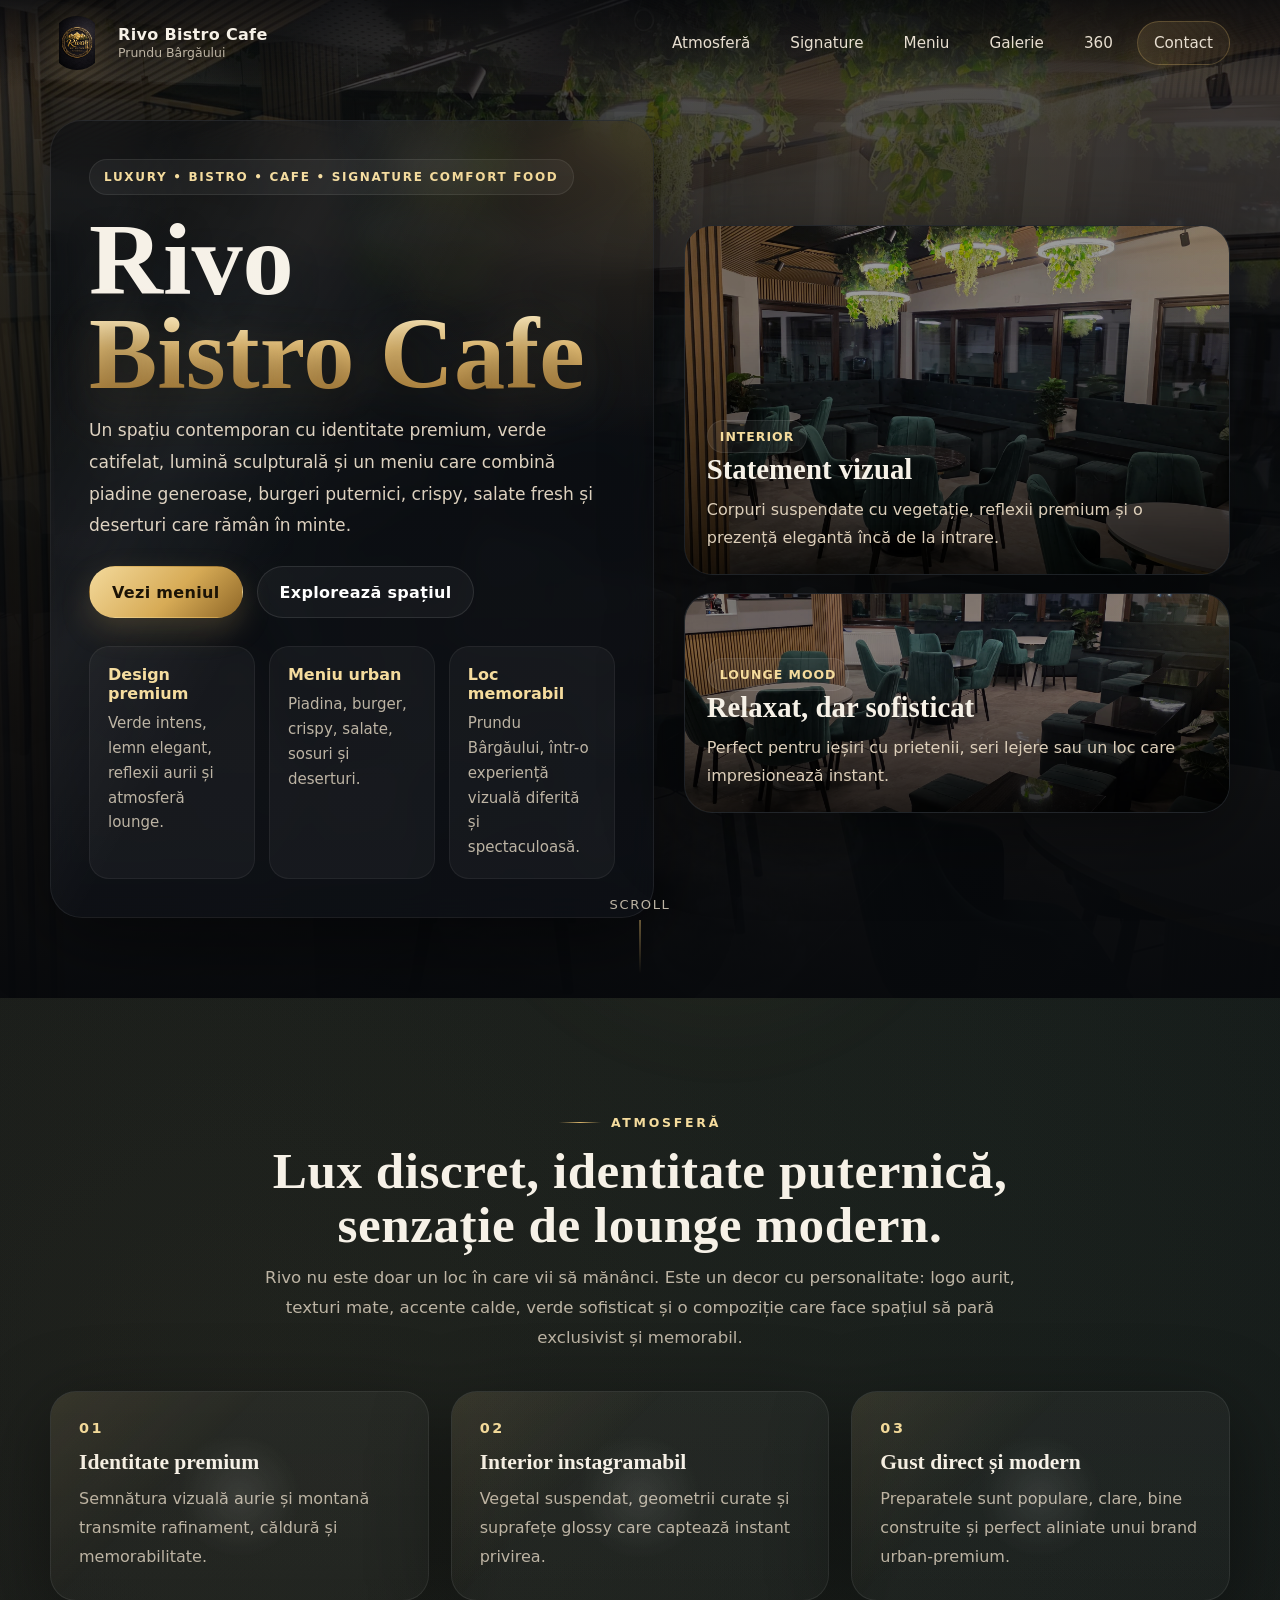
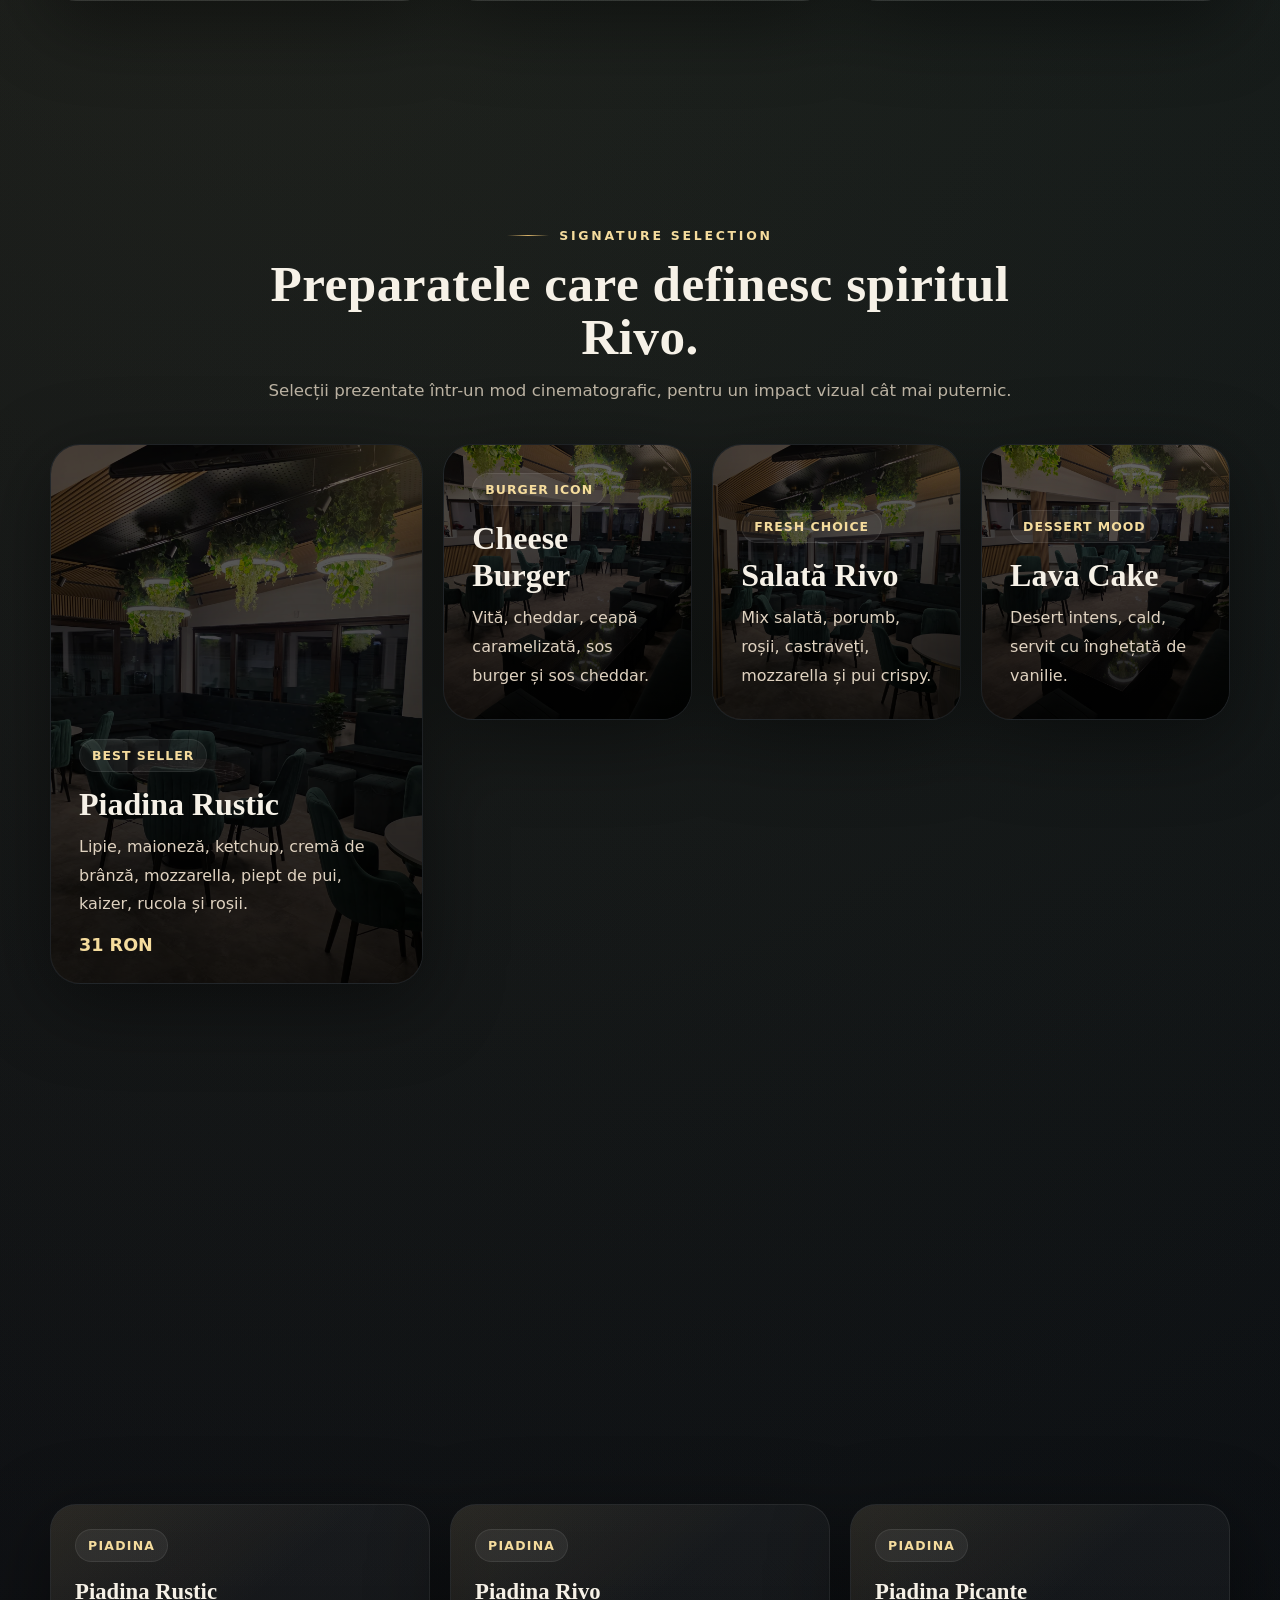
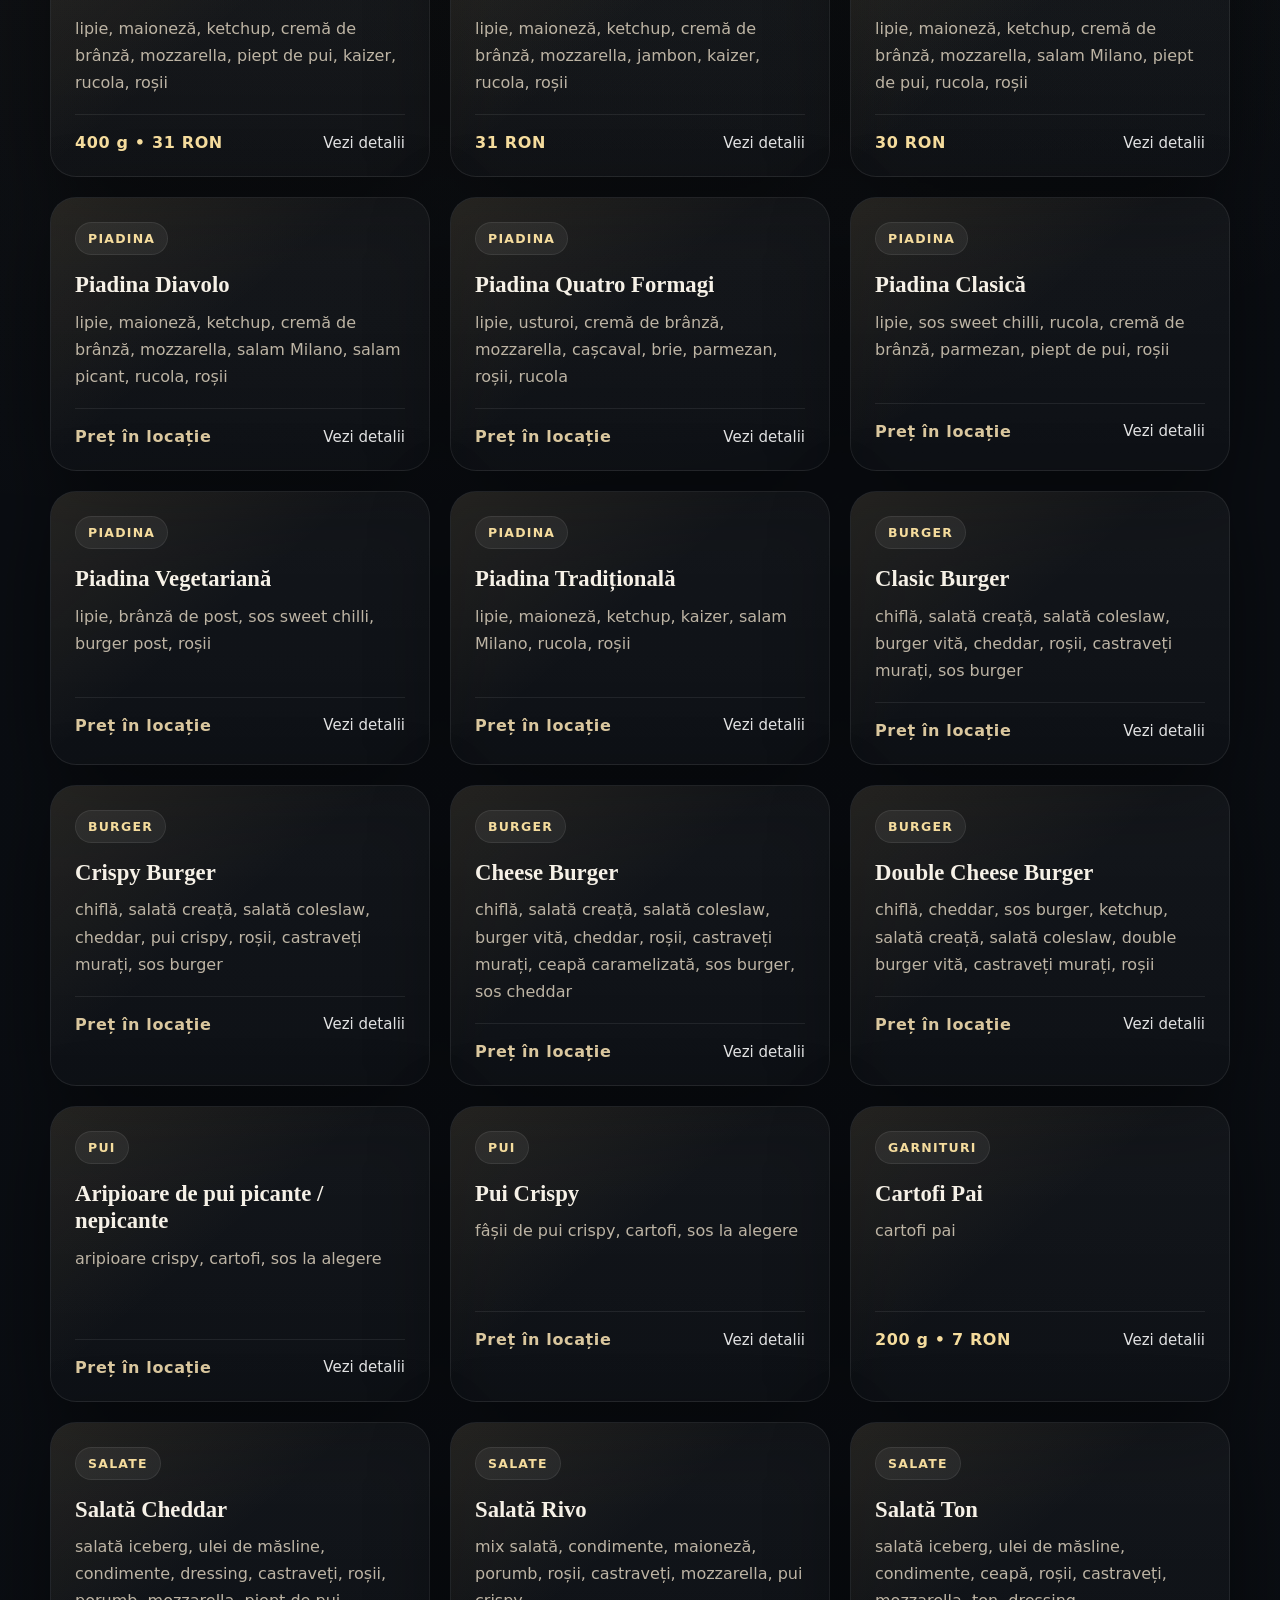
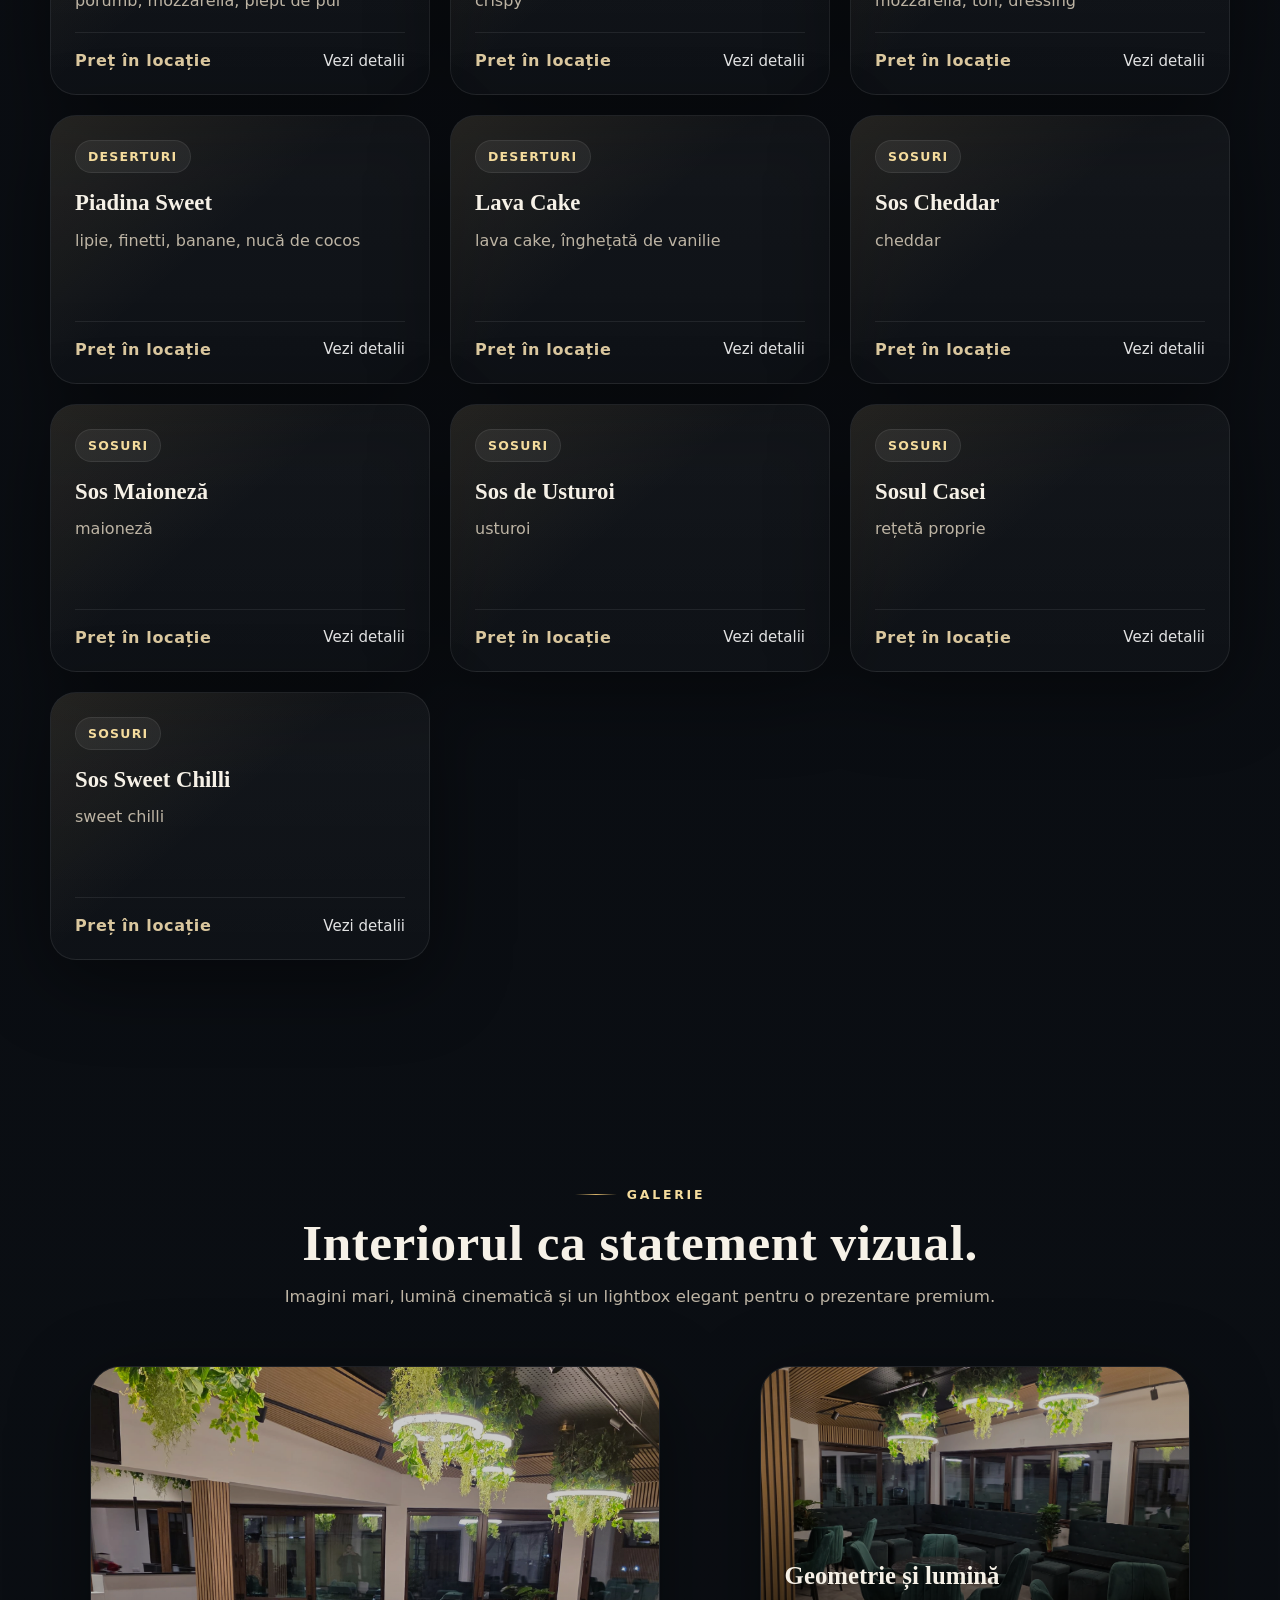
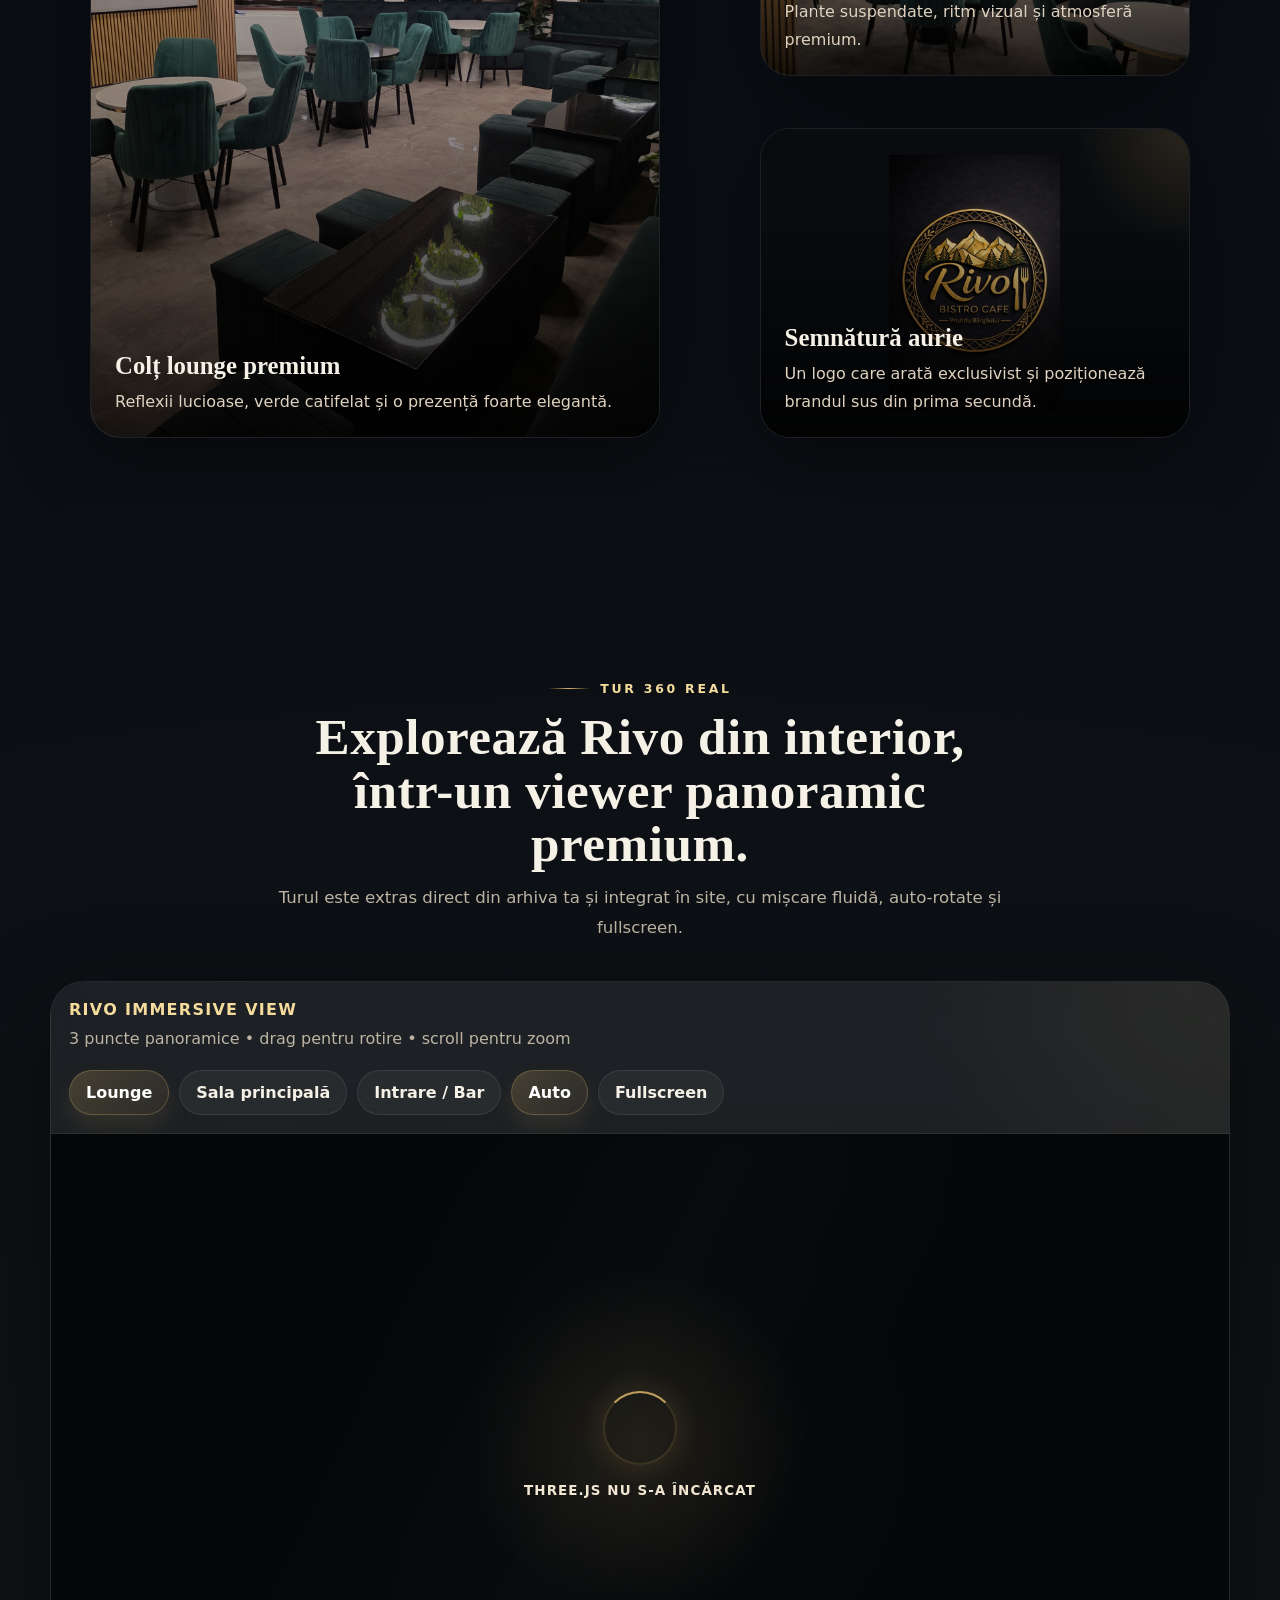
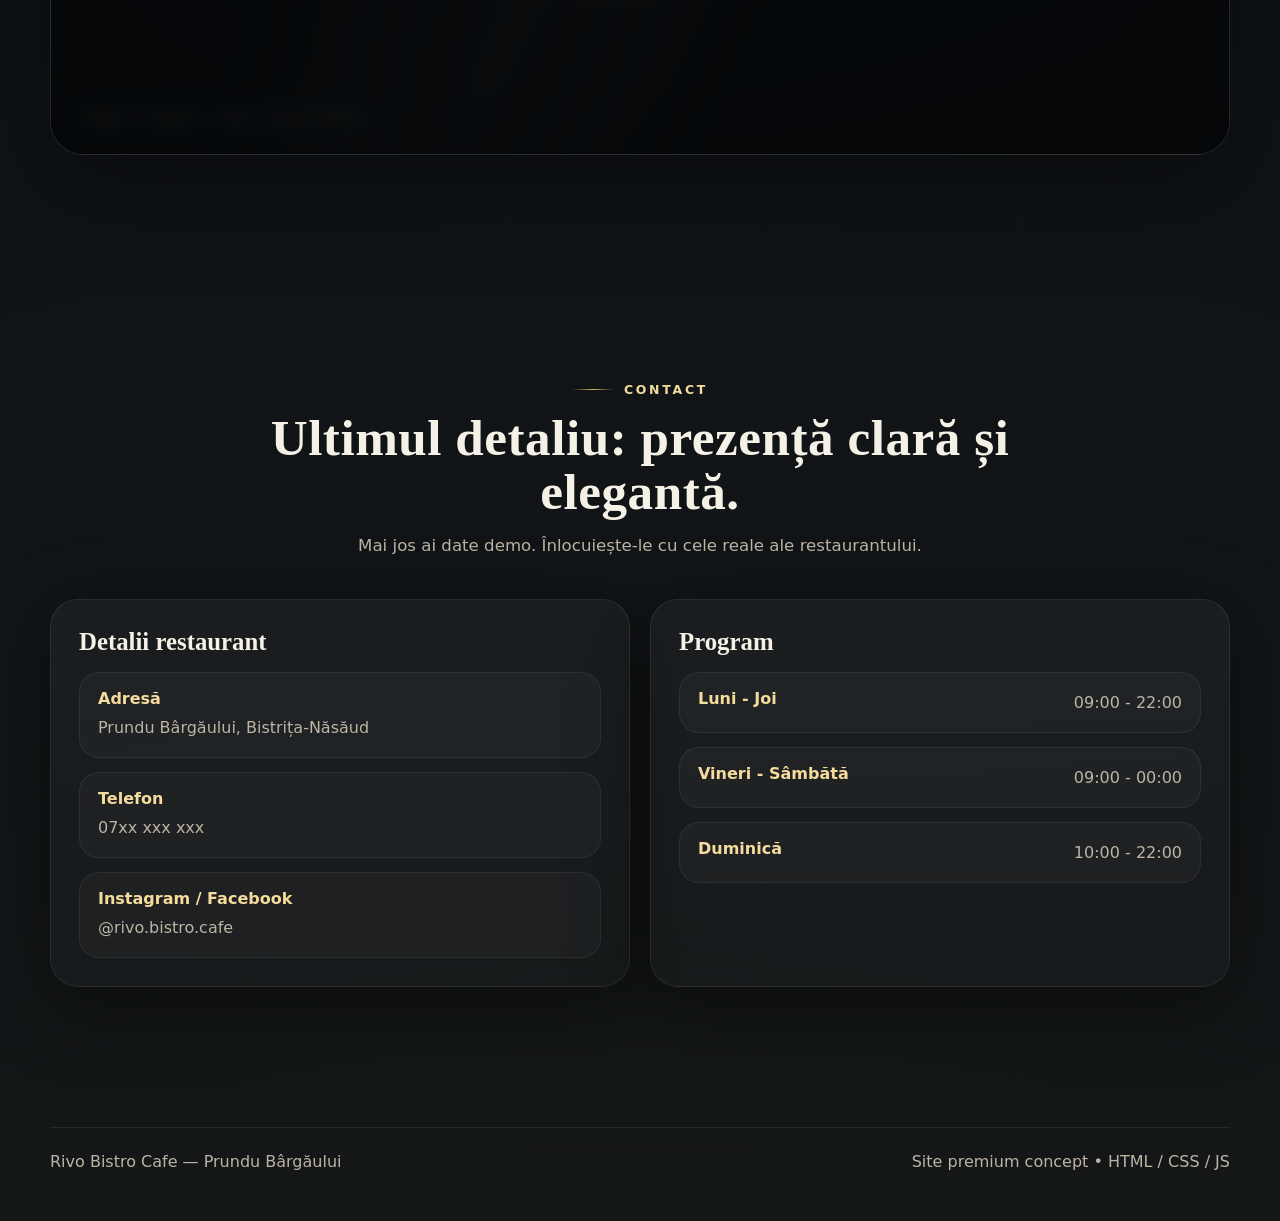
==== index.html @ 7f794391 "Rivo scheleton" ====
<!DOCTYPE html>
<html lang="ro">
<head>
  <meta charset="UTF-8" />
  <meta name="viewport" content="width=device-width, initial-scale=1.0" />
  <title>Rivo Bistro Cafe | Prundu Bârgăului</title>
  <meta name="description" content="Rivo Bistro Cafe - site premium, spectaculos, modern și diferit." />
  <meta name="theme-color" content="#090b0f" />
  <link rel="stylesheet" href="style.css" />
</head>
<body>
  <canvas id="particles"></canvas>
  <div class="noise"></div>
  <div class="glow g1"></div>
  <div class="glow g2"></div>
  <div class="glow g3"></div>

  <div id="intro" aria-hidden="true">
    <div class="intro-ring"></div>
    <div class="intro-grid" id="introGrid"></div>
    <div class="intro-copy">
      <span class="eyebrow">Rivo Experience</span>
      <h1>Un loc care se construiește din lumină, textură și atmosferă.</h1>
      <p>La prima deschidere, identitatea Rivo apare din cuburi aurii și se transformă într-o prezență memorabilă.</p>
    </div>
  </div>

  <header id="header">
    <div class="nav">
      <a href="#home" class="brand">
        <img src="Final.png" alt="Rivo Bistro Cafe" />
        <div class="brand-text">
          <strong>Rivo Bistro Cafe</strong>
          <span>Prundu Bârgăului</span>
        </div>
      </a>

      <button class="menu-toggle" id="menuToggle" aria-label="Deschide meniul" type="button">
        <span></span><span></span><span></span>
      </button>

      <nav class="nav-links" id="navLinks">
        <a href="#concept">Atmosferă</a>
        <a href="#signature">Signature</a>
        <a href="#menu">Meniu</a>
        <a href="#gallery">Galerie</a>
        <a href="#panorama">360</a>
        <a href="#contact" class="cta">Contact</a>
      </nav>
    </div>
  </header>

  <main>
    <section class="hero" id="home">
      <div class="hero-bg">
        <img src="Imagine2.jpeg" alt="Interior Rivo Bistro Cafe" />
        <img src="Imagine1.jpeg" alt="Interior lounge Rivo" class="second" />
      </div>
      <div class="hero-overlay"></div>

      <div class="hero-grid">
        <div class="hero-card reveal">
          <span class="hero-badge">Luxury • Bistro • Cafe • Signature Comfort Food</span>
          <h1 class="hero-title">
            Rivo
            <span class="gold">Bistro Cafe</span>
          </h1>
          <p class="hero-lead">
            Un spațiu contemporan cu identitate premium, verde catifelat, lumină sculpturală și un meniu care combină
            piadine generoase, burgeri puternici, crispy, salate fresh și deserturi care rămân în minte.
          </p>

          <div class="hero-actions">
            <a href="#menu" class="btn btn-gold">Vezi meniul</a>
            <a href="#panorama" class="btn btn-ghost">Explorează spațiul</a>
          </div>

          <div class="hero-stats">
            <div class="stat">
              <strong>Design premium</strong>
              <span>Verde intens, lemn elegant, reflexii aurii și atmosferă lounge.</span>
            </div>
            <div class="stat">
              <strong>Meniu urban</strong>
              <span>Piadina, burger, crispy, salate, sosuri și deserturi.</span>
            </div>
            <div class="stat">
              <strong>Loc memorabil</strong>
              <span>Prundu Bârgăului, într-o experiență vizuală diferită și spectaculoasă.</span>
            </div>
          </div>
        </div>

        <div class="hero-side reveal">
          <div class="floating-panel large tilt">
            <img src="Imagine2.jpeg" alt="Interior principal Rivo" />
            <div class="panel-copy">
              <span class="tag">Interior</span>
              <h3>Statement vizual</h3>
              <p>Corpuri suspendate cu vegetație, reflexii premium și o prezență elegantă încă de la intrare.</p>
            </div>
          </div>

          <div class="floating-panel tilt">
            <img src="Imagine1.jpeg" alt="Zona lounge Rivo" />
            <div class="panel-copy">
              <span class="tag">Lounge mood</span>
              <h3>Relaxat, dar sofisticat</h3>
              <p>Perfect pentru ieșiri cu prietenii, seri lejere sau un loc care impresionează instant.</p>
            </div>
          </div>
        </div>
      </div>

      <div class="scroll-indicator">
        <span>Scroll</span>
        <i></i>
      </div>
    </section>

    <section class="section" id="concept">
      <div class="container">
        <div class="section-head reveal">
          <span class="eyebrow">Atmosferă</span>
          <h2>Lux discret, identitate puternică, senzație de lounge modern.</h2>
          <p>
            Rivo nu este doar un loc în care vii să mănânci. Este un decor cu personalitate: logo aurit, texturi mate,
            accente calde, verde sofisticat și o compoziție care face spațiul să pară exclusivist și memorabil.
          </p>
        </div>

        <div class="grid-3">
          <article class="glass reveal tilt">
            <div class="index">01</div>
            <h3>Identitate premium</h3>
            <p>Semnătura vizuală aurie și montană transmite rafinament, căldură și memorabilitate.</p>
          </article>
          <article class="glass reveal tilt">
            <div class="index">02</div>
            <h3>Interior instagramabil</h3>
            <p>Vegetal suspendat, geometrii curate și suprafețe glossy care captează instant privirea.</p>
          </article>
          <article class="glass reveal tilt">
            <div class="index">03</div>
            <h3>Gust direct și modern</h3>
            <p>Preparatele sunt populare, clare, bine construite și perfect aliniate unui brand urban-premium.</p>
          </article>
        </div>
      </div>
    </section>

    <section class="section" id="signature">
      <div class="container">
        <div class="section-head reveal">
          <span class="eyebrow">Signature Selection</span>
          <h2>Preparatele care definesc spiritul Rivo.</h2>
          <p>Selecții prezentate într-un mod cinematografic, pentru un impact vizual cât mai puternic.</p>
        </div>

        <div class="signature-grid">
          <article class="signature big reveal tilt">
            <img src="Imagine2.jpeg" alt="Rivo interior premium" />
            <div class="copy">
              <span class="tag">Best seller</span>
              <h3>Piadina Rustic</h3>
              <p>Lipie, maioneză, ketchup, cremă de brânză, mozzarella, piept de pui, kaizer, rucola și roșii.</p>
              <strong>31 RON</strong>
            </div>
          </article>

          <article class="signature reveal tilt">
            <img src="Imagine1.jpeg" alt="Rivo burger atmosphere" />
            <div class="copy">
              <span class="tag">Burger icon</span>
              <h3>Cheese Burger</h3>
              <p>Vită, cheddar, ceapă caramelizată, sos burger și sos cheddar.</p>
            </div>
          </article>

          <article class="signature reveal tilt">
            <img src="Imagine2.jpeg" alt="Rivo fresh" />
            <div class="copy">
              <span class="tag">Fresh choice</span>
              <h3>Salată Rivo</h3>
              <p>Mix salată, porumb, roșii, castraveți, mozzarella și pui crispy.</p>
            </div>
          </article>

          <article class="signature reveal tilt">
            <img src="Imagine1.jpeg" alt="Rivo dessert" />
            <div class="copy">
              <span class="tag">Dessert mood</span>
              <h3>Lava Cake</h3>
              <p>Desert intens, cald, servit cu înghețată de vanilie.</p>
            </div>
          </article>
        </div>
      </div>
    </section>

    <section class="section" id="menu">
      <div class="container">
        <div class="section-head reveal">
          <span class="eyebrow">Meniu</span>
          <h2>Elegant, interactiv și ușor de parcurs.</h2>
          <p>Filtrează categoriile și apasă pe orice preparat pentru detalii.</p>
        </div>

        <div class="menu-toolbar reveal">
          <div class="filters" id="filters"></div>
          <label class="search">
            <svg viewBox="0 0 24 24" fill="none" aria-hidden="true">
              <path d="M21 21l-4.35-4.35m1.85-5.15a7 7 0 11-14 0 7 7 0 0114 0z" stroke="currentColor" stroke-width="1.8" stroke-linecap="round"/>
            </svg>
            <input id="searchInput" type="search" placeholder="Caută un preparat..." />
          </label>
        </div>

        <div class="menu-grid" id="menuGrid"></div>
      </div>
    </section>

    <section class="section" id="gallery">
      <div class="container">
        <div class="section-head reveal">
          <span class="eyebrow">Galerie</span>
          <h2>Interiorul ca statement vizual.</h2>
          <p>Imagini mari, lumină cinematică și un lightbox elegant pentru o prezentare premium.</p>
        </div>

        <div class="gallery-grid">
          <figure class="gallery-item tall reveal tilt" data-lightbox="Imagine1.jpeg">
            <img src="Imagine1.jpeg" alt="Zona lounge Rivo Bistro Cafe" />
            <figcaption class="gallery-caption">
              <h3>Colț lounge premium</h3>
              <p>Reflexii lucioase, verde catifelat și o prezență foarte elegantă.</p>
            </figcaption>
          </figure>

          <div class="gallery-side">
            <figure class="gallery-item reveal tilt" data-lightbox="Imagine2.jpeg">
              <img src="Imagine2.jpeg" alt="Mese și corpuri suspendate cu vegetație" />
              <figcaption class="gallery-caption">
                <h3>Geometrie și lumină</h3>
                <p>Plante suspendate, ritm vizual și atmosferă premium.</p>
              </figcaption>
            </figure>

            <figure class="gallery-item reveal tilt" data-lightbox="Final.png">
              <img src="Final.png" alt="Logo Rivo Bistro Cafe" style="object-fit:contain;background:#0b0e12;padding:26px;" />
              <figcaption class="gallery-caption">
                <h3>Semnătură aurie</h3>
                <p>Un logo care arată exclusivist și poziționează brandul sus din prima secundă.</p>
              </figcaption>
            </figure>
          </div>
        </div>
      </div>
    </section>

    <section class="section" id="panorama">
      <div class="container">
        <div class="section-head reveal">
          <span class="eyebrow">Tur 360 real</span>
          <h2>Explorează Rivo din interior, într-un viewer panoramic premium.</h2>
          <p>Turul este extras direct din arhiva ta și integrat în site, cu mișcare fluidă, auto-rotate și fullscreen.</p>
        </div>

        <div class="rivo360-shell reveal">
          <div class="rivo360-top">
            <div class="rivo360-copy">
              <strong>Rivo Immersive View</strong>
              <span>3 puncte panoramice • drag pentru rotire • scroll pentru zoom</span>
            </div>

            <div class="rivo360-controls">
              <button class="rivo360-scene active" data-scene="lounge" type="button">Lounge</button>
              <button class="rivo360-scene" data-scene="main" type="button">Sala principală</button>
              <button class="rivo360-scene" data-scene="entry" type="button">Intrare / Bar</button>
              <button class="rivo360-mini active" id="toggleAutoRotate" type="button">Auto</button>
              <button class="rivo360-mini" id="rivo360Fullscreen" type="button">Fullscreen</button>
            </div>
          </div>

          <div class="rivo360-stage" id="rivo360Stage">
            <div id="rivo360Canvas"></div>
            <div class="rivo360-vignette"></div>
            <div class="rivo360-shine"></div>

            <div class="rivo360-loader show" id="rivo360Loader">
              <div class="rivo360-loader-ring"></div>
              <span>Se încarcă turul 360…</span>
            </div>

            <div class="rivo360-hint">Drag • Scroll • Tap • Fullscreen</div>
          </div>
        </div>
      </div>
    </section>

    <section class="section" id="contact">
      <div class="container">
        <div class="section-head reveal">
          <span class="eyebrow">Contact</span>
          <h2>Ultimul detaliu: prezență clară și elegantă.</h2>
          <p>Mai jos ai date demo. Înlocuiește-le cu cele reale ale restaurantului.</p>
        </div>

        <div class="contact-wrap">
          <div class="contact-card reveal">
            <h3>Detalii restaurant</h3>
            <div class="contact-list">
              <div class="contact-row">
                <strong>Adresă</strong>
                <span>Prundu Bârgăului, Bistrița-Năsăud</span>
              </div>
              <div class="contact-row">
                <strong>Telefon</strong>
                <span>07xx xxx xxx</span>
              </div>
              <div class="contact-row">
                <strong>Instagram / Facebook</strong>
                <span>@rivo.bistro.cafe</span>
              </div>
            </div>
          </div>

          <div class="contact-card reveal">
            <h3>Program</h3>
            <div class="contact-list">
              <div class="contact-row">
                <div class="hours"><strong>Luni - Joi</strong><span>09:00 - 22:00</span></div>
              </div>
              <div class="contact-row">
                <div class="hours"><strong>Vineri - Sâmbătă</strong><span>09:00 - 00:00</span></div>
              </div>
              <div class="contact-row">
                <div class="hours"><strong>Duminică</strong><span>10:00 - 22:00</span></div>
              </div>
            </div>
          </div>
        </div>
      </div>
    </section>
  </main>

  <footer>
    <div class="container">
      <span>Rivo Bistro Cafe — Prundu Bârgăului</span>
      <span>Site premium concept • HTML / CSS / JS</span>
    </div>
  </footer>

  <div class="overlay" id="menuOverlay" aria-hidden="true">
    <div class="modal">
      <button class="close" id="closeMenuOverlay" aria-label="Închide" type="button">✕</button>
      <div id="modalContent"></div>
    </div>
  </div>

  <div class="overlay" id="lightbox" aria-hidden="true">
    <div class="lightbox-box">
      <button class="close" id="closeLightbox" aria-label="Închide" type="button">✕</button>
      <img id="lightboxImage" src="" alt="Imagine galerie" />
    </div>
  </div>

  <script src="https://cdn.jsdelivr.net/npm/three@0.160.1/build/three.min.js"></script>
  <script src="script.js"></script>
</body>
</html>
---- style.css ----
:root{
    --bg:#090b0f;
    --bg-2:#0f1419;
    --card:rgba(20,24,31,.65);
    --card-2:rgba(255,255,255,.05);
    --text:#f6f1e7;
    --muted:#bdb4a4;
    --gold:#d8b36a;
    --gold-2:#f5dc9d;
    --gold-3:#8f6b2c;
    --green:#10241f;
    --emerald:#1d5b4a;
    --line:rgba(255,255,255,.09);
    --shadow:0 20px 80px rgba(0,0,0,.45);
    --radius:24px;
    --container:min(1180px, calc(100vw - 32px));
    --ease:cubic-bezier(.2,.8,.2,1);
  }
  
  *{box-sizing:border-box}
  html{scroll-behavior:smooth}
  body{
    margin:0;
    font-family:Inter, ui-sans-serif, system-ui, -apple-system, BlinkMacSystemFont, "Segoe UI", sans-serif;
    color:var(--text);
    background:
      radial-gradient(circle at 20% 15%, rgba(216,179,106,.10), transparent 30%),
      radial-gradient(circle at 80% 12%, rgba(29,91,74,.12), transparent 28%),
      radial-gradient(circle at 50% 120%, rgba(216,179,106,.08), transparent 40%),
      linear-gradient(180deg, #090b0f 0%, #0a0d12 40%, #0b0f14 100%);
    overflow-x:hidden;
  }
  
  a{color:inherit;text-decoration:none}
  img{display:block;max-width:100%}
  button,input{font:inherit}
  
  .container{width:var(--container);margin:0 auto}
  .section{padding:110px 0;position:relative}
  .eyebrow{
    display:inline-flex;align-items:center;gap:10px;
    letter-spacing:.22em;text-transform:uppercase;
    color:var(--gold-2);font-size:.78rem;font-weight:700;
  }
  .eyebrow::before{
    content:"";width:42px;height:1px;
    background:linear-gradient(90deg, transparent, var(--gold), transparent);
  }
  .section-head{
    max-width:760px;margin:0 auto 38px;text-align:center;
  }
  .section-head h2{
    margin:14px 0 12px;
    font-size:clamp(2rem, 4vw, 4rem);
    line-height:1.05;
    font-family:Georgia, "Times New Roman", serif;
    font-weight:700;
    letter-spacing:.01em;
  }
  .section-head p{
    margin:0;color:var(--muted);font-size:1.04rem;line-height:1.8;
  }
  
  #particles{
    position:fixed;inset:0;z-index:0;pointer-events:none;opacity:.9;
  }
  
  .noise{
    position:fixed;inset:0;pointer-events:none;z-index:1;opacity:.06;
    background-image:
      radial-gradient(circle at 20% 20%, rgba(255,255,255,.18) 0 1px, transparent 1px),
      radial-gradient(circle at 80% 80%, rgba(255,255,255,.18) 0 1px, transparent 1px);
    background-size:18px 18px, 24px 24px;
    mix-blend-mode:soft-light;
  }
  
  .glow{
    position:fixed;inset:auto;pointer-events:none;z-index:1;filter:blur(60px);
    border-radius:50%;
    opacity:.28;
    animation:floatGlow 12s ease-in-out infinite;
  }
  .glow.g1{width:360px;height:360px;background:rgba(216,179,106,.22);top:60px;left:-60px}
  .glow.g2{width:300px;height:300px;background:rgba(35,122,94,.20);top:180px;right:-40px;animation-delay:-5s}
  .glow.g3{width:420px;height:420px;background:rgba(216,179,106,.12);bottom:-120px;left:40%}
  @keyframes floatGlow{
    0%,100%{transform:translate3d(0,0,0) scale(1)}
    50%{transform:translate3d(0,-24px,0) scale(1.08)}
  }
  
  /* INTRO */
  #intro{
    position:fixed;inset:0;z-index:9999;
    display:grid;place-items:center;
    background:
      radial-gradient(circle at 50% 40%, rgba(216,179,106,.16), transparent 28%),
      linear-gradient(180deg, rgba(6,8,11,.98), rgba(8,10,13,.98));
    transition:opacity .75s ease, visibility .75s ease;
    overflow:hidden;
  }
  #intro.hidden{opacity:0;visibility:hidden}
  .intro-ring{
    position:absolute;width:56vmin;height:56vmin;border-radius:50%;
    border:1px solid rgba(216,179,106,.18);
    box-shadow:0 0 0 1px rgba(255,255,255,.03) inset, 0 0 80px rgba(216,179,106,.12);
    animation:ringPulse 2.2s ease-in-out infinite;
  }
  .intro-ring::before,.intro-ring::after{
    content:"";position:absolute;inset:14%;border-radius:50%;
    border:1px solid rgba(216,179,106,.14)
  }
  .intro-ring::after{inset:28%;border-color:rgba(216,179,106,.08)}
  @keyframes ringPulse{
    0%,100%{transform:scale(.98);opacity:.8}
    50%{transform:scale(1.03);opacity:1}
  }
  .intro-grid{
    position:relative;
    width:min(56vmin, 520px);
    aspect-ratio:1;
    display:grid;
    grid-template-columns:repeat(9,1fr);
    gap:7px;
    transform-style:preserve-3d;
    perspective:1200px;
    z-index:2;
  }
  .cube{
    position:relative;
    border-radius:10px;
    background-image:url('Final.png');
    background-size:900% 900%;
    background-position:var(--bx) var(--by);
    box-shadow:
      0 8px 28px rgba(0,0,0,.35),
      0 0 0 1px rgba(255,255,255,.06) inset,
      0 0 22px rgba(216,179,106,.16);
    transform:
      translate3d(var(--sx), var(--sy), var(--sz))
      rotateX(var(--rx)) rotateY(var(--ry))
      scale(.5);
    opacity:0;
    animation:cubeAssemble 1.35s var(--delay) var(--ease) forwards;
  }
  .cube::after{
    content:"";
    position:absolute;inset:0;border-radius:10px;
    background:linear-gradient(135deg, rgba(255,255,255,.18), transparent 45%, rgba(216,179,106,.18));
    mix-blend-mode:screen;
  }
  @keyframes cubeAssemble{
    0%{
      transform:
        translate3d(var(--sx), var(--sy), var(--sz))
        rotateX(var(--rx)) rotateY(var(--ry))
        scale(.45);
      opacity:0;
      filter:blur(8px);
    }
    60%{
      opacity:1;
      filter:blur(0);
    }
    100%{
      transform:translate3d(0,0,0) rotateX(0deg) rotateY(0deg) scale(1);
      opacity:1;
    }
  }
  .intro-copy{
    position:absolute;bottom:8vh;left:50%;transform:translateX(-50%);
    width:min(780px, calc(100vw - 32px));text-align:center;z-index:3;
  }
  .intro-copy h1{
    margin:14px 0 0;
    font-size:clamp(1.5rem, 2.6vw, 2.5rem);
    font-family:Georgia, serif;
    font-weight:600;
    letter-spacing:.02em;
  }
  .intro-copy p{
    margin:10px auto 0;max-width:650px;color:var(--muted);line-height:1.8
  }
  
  /* HEADER */
  header{
    position:fixed;top:0;left:0;right:0;z-index:100;
    transition:all .4s ease;
    background:linear-gradient(180deg, rgba(6,8,11,.75), rgba(6,8,11,0));
  }
  header.scrolled{
    backdrop-filter:blur(18px);
    background:rgba(9,11,15,.72);
    border-bottom:1px solid rgba(255,255,255,.06);
    box-shadow:0 8px 40px rgba(0,0,0,.22);
  }
  .nav{
    width:var(--container);margin:0 auto;
    display:flex;align-items:center;justify-content:space-between;
    padding:16px 0;
  }
  .brand{
    display:flex;align-items:center;gap:14px;
  }
  .brand img{
    width:54px;height:54px;object-fit:contain;
    filter:drop-shadow(0 6px 18px rgba(216,179,106,.25));
    border-radius:50%;
  }
  .brand-text{
    display:flex;flex-direction:column;line-height:1.1
  }
  .brand-text strong{font-size:1rem;letter-spacing:.02em}
  .brand-text span{font-size:.78rem;color:var(--muted);margin-top:3px}
  
  .menu-toggle{
    display:none;background:none;border:none;color:var(--text);padding:0;cursor:pointer
  }
  .menu-toggle span{
    display:block;width:26px;height:2px;background:var(--text);margin:5px 0;border-radius:999px;transition:.3s
  }
  
  .nav-links{
    display:flex;align-items:center;gap:8px;flex-wrap:wrap;
  }
  .nav-links a{
    position:relative;padding:12px 16px;border-radius:999px;
    color:#e8dfd1;font-size:.95rem;
    transition:all .25s ease;
  }
  .nav-links a:hover,.nav-links a.active{
    color:#fff;background:rgba(255,255,255,.05)
  }
  .nav-links .cta{
    background:linear-gradient(135deg, rgba(216,179,106,.18), rgba(216,179,106,.05));
    border:1px solid rgba(216,179,106,.28);
    box-shadow:0 10px 28px rgba(216,179,106,.12);
  }
  
  /* HERO */
  .hero{
    position:relative;min-height:100svh;display:flex;align-items:center;
    padding:120px 0 80px;z-index:2;overflow:hidden;
  }
  .hero-bg{
    position:absolute;inset:0;z-index:-2;overflow:hidden;
  }
  .hero-bg img{
    position:absolute;inset:0;width:100%;height:100%;object-fit:cover;
    filter:brightness(.42) saturate(1.05);
    transform:scale(1.08);
    animation:slowZoom 18s ease-in-out infinite alternate;
  }
  .hero-bg img.second{
    opacity:.42;mix-blend-mode:screen;
    animation:slowZoom2 24s ease-in-out infinite alternate;
  }
  @keyframes slowZoom{
    from{transform:scale(1.06) translate3d(0,0,0)}
    to{transform:scale(1.14) translate3d(0,-10px,0)}
  }
  @keyframes slowZoom2{
    from{transform:scale(1.12) translate3d(-20px,0,0)}
    to{transform:scale(1.2) translate3d(20px,-10px,0)}
  }
  .hero-overlay{
    position:absolute;inset:0;z-index:-1;
    background:
      linear-gradient(180deg, rgba(7,9,12,.35), rgba(7,9,12,.8) 55%, rgba(7,9,12,.98)),
      radial-gradient(circle at 70% 22%, rgba(216,179,106,.18), transparent 25%),
      radial-gradient(circle at 15% 35%, rgba(29,91,74,.25), transparent 30%);
  }
  .hero-grid{
    width:var(--container);margin:0 auto;
    display:grid;grid-template-columns:1.05fr .95fr;gap:30px;align-items:center;
  }
  .hero-card{
    position:relative;
    padding:38px;
    border-radius:32px;
    background:linear-gradient(180deg, rgba(10,12,16,.58), rgba(15,18,24,.72));
    border:1px solid rgba(255,255,255,.08);
    box-shadow:var(--shadow);
    backdrop-filter:blur(14px);
    overflow:hidden;
  }
  .hero-card::before{
    content:"";
    position:absolute;inset:0;
    background:
      linear-gradient(120deg, transparent 10%, rgba(255,255,255,.06) 30%, transparent 46%),
      radial-gradient(circle at top right, rgba(216,179,106,.18), transparent 32%);
    pointer-events:none;
  }
  .hero-badge{
    display:inline-flex;align-items:center;gap:10px;
    padding:10px 14px;border-radius:999px;
    background:rgba(255,255,255,.05);
    border:1px solid rgba(255,255,255,.08);
    color:var(--gold-2);
    letter-spacing:.14em;text-transform:uppercase;font-size:.75rem;font-weight:800;
  }
  .hero-title{
    margin:18px 0 14px;
    font-size:clamp(3.2rem, 8vw, 7rem);
    line-height:.92;
    font-family:Georgia, "Times New Roman", serif;
    font-weight:700;
    text-shadow:0 10px 30px rgba(0,0,0,.32);
  }
  .hero-title .gold{
    display:block;
    background:linear-gradient(180deg, #fff1ca 0%, #e3bc73 44%, #ab7d36 100%);
    -webkit-background-clip:text;background-clip:text;color:transparent;
    filter:drop-shadow(0 10px 24px rgba(216,179,106,.12));
  }
  .hero-lead{
    margin:0;color:#ddd1bf;line-height:1.85;font-size:1.07rem;max-width:760px
  }
  .hero-actions{
    display:flex;gap:14px;flex-wrap:wrap;margin-top:24px
  }
  .btn{
    position:relative;display:inline-flex;align-items:center;justify-content:center;gap:10px;
    min-height:52px;padding:0 22px;border-radius:999px;border:1px solid transparent;
    font-weight:700;letter-spacing:.02em;transition:all .3s var(--ease);
    overflow:hidden;
  }
  .btn::before{
    content:"";position:absolute;inset:-1px;
    background:linear-gradient(120deg, transparent 20%, rgba(255,255,255,.15), transparent 55%);
    transform:translateX(-130%);transition:transform .65s ease;
  }
  .btn:hover::before{transform:translateX(130%)}
  .btn-gold{
    color:#1b1306;
    background:linear-gradient(135deg, #f3d99b, #d7ab56 55%, #8f6727);
    box-shadow:0 12px 30px rgba(216,179,106,.22);
  }
  .btn-ghost{
    background:rgba(255,255,255,.04);
    color:#fff;border-color:rgba(255,255,255,.10)
  }
  .btn:hover{transform:translateY(-3px)}
  
  .hero-stats{
    display:grid;grid-template-columns:repeat(3,1fr);gap:14px;margin-top:28px
  }
  .stat{
    padding:18px;border-radius:20px;
    background:rgba(255,255,255,.04);
    border:1px solid rgba(255,255,255,.06);
  }
  .stat strong{display:block;color:var(--gold-2);margin-bottom:8px}
  .stat span{display:block;color:var(--muted);line-height:1.65;font-size:.94rem}
  
  .hero-side{
    display:grid;gap:18px;
  }
  .floating-panel{
    position:relative;min-height:220px;padding:22px;
    border-radius:28px;
    background:linear-gradient(180deg, rgba(16,21,27,.75), rgba(11,15,20,.8));
    border:1px solid rgba(255,255,255,.08);
    overflow:hidden;box-shadow:var(--shadow);
  }
  .floating-panel.large{min-height:350px}
  .floating-panel img{
    position:absolute;inset:0;width:100%;height:100%;object-fit:cover;
    opacity:.88;filter:brightness(.68) saturate(1.05);
    transition:transform .8s ease;
  }
  .floating-panel:hover img{transform:scale(1.06)}
  .floating-panel::after{
    content:"";position:absolute;inset:0;
    background:
      linear-gradient(180deg, transparent 25%, rgba(0,0,0,.75)),
      radial-gradient(circle at top right, rgba(216,179,106,.18), transparent 22%);
  }
  .panel-copy{
    position:relative;z-index:2;display:flex;flex-direction:column;justify-content:flex-end;height:100%
  }
  .panel-copy h3{
    margin:0 0 10px;font-size:1.8rem;font-family:Georgia, serif
  }
  .panel-copy p{margin:0;color:#ddcfba;line-height:1.75}
  
  .scroll-indicator{
    position:absolute;left:50%;bottom:24px;transform:translateX(-50%);
    display:flex;flex-direction:column;align-items:center;gap:8px;
    color:var(--muted);font-size:.82rem;letter-spacing:.12em;text-transform:uppercase
  }
  .scroll-indicator i{
    display:block;width:1px;height:54px;background:linear-gradient(180deg, rgba(216,179,106,.9), transparent);
    animation:scrollPulse 1.5s ease-in-out infinite;
  }
  @keyframes scrollPulse{
    0%,100%{opacity:.4;transform:scaleY(.8)}
    50%{opacity:1;transform:scaleY(1)}
  }
  
  /* GLASS CARDS */
  .grid-3{display:grid;grid-template-columns:repeat(3,1fr);gap:22px}
  .glass{
    position:relative;padding:28px;border-radius:26px;
    background:linear-gradient(180deg, rgba(255,255,255,.04), rgba(255,255,255,.02));
    border:1px solid rgba(255,255,255,.08);
    box-shadow:var(--shadow);
    overflow:hidden;
    transition:transform .35s var(--ease), border-color .35s ease, box-shadow .35s ease;
    transform-style:preserve-3d;
  }
  .glass::before{
    content:"";position:absolute;inset:0;
    background:
      radial-gradient(circle at var(--mx,50%) var(--my,50%), rgba(255,255,255,.12), transparent 30%),
      linear-gradient(135deg, rgba(216,179,106,.12), transparent 38%);
    opacity:.8;pointer-events:none
  }
  .glass:hover{
    transform:translateY(-8px);
    border-color:rgba(216,179,106,.22);
    box-shadow:0 26px 80px rgba(0,0,0,.42), 0 0 0 1px rgba(216,179,106,.08) inset;
  }
  .glass .index{
    color:var(--gold-2);font-size:.9rem;font-weight:800;letter-spacing:.18em
  }
  .glass h3{
    margin:14px 0 10px;font-size:1.35rem;font-family:Georgia, serif
  }
  .glass p{margin:0;color:var(--muted);line-height:1.8}
  
  /* SIGNATURE */
  .signature-grid{
    display:grid;
    grid-template-columns:1.2fr .8fr .8fr .8fr;
    gap:20px;
  }
  .signature{
    position:relative;min-height:260px;padding:28px;border-radius:30px;
    overflow:hidden;border:1px solid rgba(255,255,255,.08);box-shadow:var(--shadow);
    background:linear-gradient(180deg, rgba(14,19,24,.78), rgba(10,13,17,.82));
    transition:transform .35s var(--ease), border-color .35s ease;
  }
  .signature:hover{transform:translateY(-8px);border-color:rgba(216,179,106,.26)}
  .signature.big{grid-row:span 2;min-height:540px}
  .signature img{
    position:absolute;inset:0;width:100%;height:100%;object-fit:cover;
    filter:brightness(.42) saturate(1.05);transition:transform 1s ease;
  }
  .signature:hover img{transform:scale(1.06)}
  .signature::after{
    content:"";position:absolute;inset:0;
    background:
      linear-gradient(180deg, rgba(0,0,0,.08) 5%, rgba(0,0,0,.72) 100%),
      radial-gradient(circle at top right, rgba(216,179,106,.22), transparent 24%);
  }
  .signature .copy{
    position:relative;z-index:2;height:100%;display:flex;flex-direction:column;justify-content:flex-end
  }
  .tag{
    align-self:flex-start;
    padding:8px 12px;border-radius:999px;
    background:rgba(255,255,255,.06);
    border:1px solid rgba(255,255,255,.08);
    color:var(--gold-2);font-size:.78rem;font-weight:800;letter-spacing:.08em;text-transform:uppercase;
  }
  .signature h3{
    margin:14px 0 10px;font-size:2rem;font-family:Georgia, serif
  }
  .signature p{margin:0;color:#dfd2c0;line-height:1.8}
  .signature strong{margin-top:16px;font-size:1.1rem;color:var(--gold-2)}
  
  /* MENU */
  .menu-toolbar{
    display:flex;gap:16px;align-items:center;justify-content:space-between;flex-wrap:wrap;
    margin-bottom:24px;
  }
  .filters{
    display:flex;gap:10px;flex-wrap:wrap;
  }
  .filters button{
    border:none;cursor:pointer;
    padding:12px 16px;border-radius:999px;
    background:rgba(255,255,255,.05);color:var(--text);
    border:1px solid rgba(255,255,255,.08);
    transition:.25s ease;
  }
  .filters button.active,.filters button:hover{
    background:linear-gradient(135deg, rgba(216,179,106,.18), rgba(216,179,106,.06));
    color:#fff;border-color:rgba(216,179,106,.26);
    box-shadow:0 10px 24px rgba(216,179,106,.10);
  }
  .search{
    position:relative;min-width:min(360px, 100%)
  }
  .search input{
    width:100%;height:52px;border-radius:999px;
    border:1px solid rgba(255,255,255,.08);
    background:rgba(255,255,255,.04);color:var(--text);
    padding:0 18px 0 48px;outline:none;
  }
  .search svg{
    position:absolute;left:16px;top:50%;transform:translateY(-50%);
    width:18px;height:18px;color:var(--muted)
  }
  
  .menu-grid{
    display:grid;
    grid-template-columns:repeat(3,1fr);
    gap:20px;
  }
  .menu-card{
    position:relative;padding:24px;border-radius:26px;cursor:pointer;
    background:linear-gradient(180deg, rgba(255,255,255,.04), rgba(255,255,255,.02));
    border:1px solid rgba(255,255,255,.08);
    box-shadow:var(--shadow);
    transition:transform .3s var(--ease), border-color .3s ease, box-shadow .3s ease;
    overflow:hidden;
  }
  .menu-card::before{
    content:"";position:absolute;inset:0;
    background:linear-gradient(140deg, rgba(216,179,106,.10), transparent 45%);
    opacity:.9;
  }
  .menu-card:hover{
    transform:translateY(-8px);
    border-color:rgba(216,179,106,.24);
    box-shadow:0 24px 70px rgba(0,0,0,.42);
  }
  .chip{
    position:relative;z-index:1;
    display:inline-flex;padding:8px 12px;border-radius:999px;
    background:rgba(255,255,255,.06);border:1px solid rgba(255,255,255,.08);
    color:var(--gold-2);font-size:.78rem;font-weight:700;text-transform:uppercase;letter-spacing:.1em;
  }
  .menu-card h3{
    position:relative;z-index:1;
    margin:16px 0 10px;font-size:1.42rem;font-family:Georgia, serif;line-height:1.2
  }
  .menu-card .desc{
    position:relative;z-index:1;color:var(--muted);line-height:1.7;min-height:76px
  }
  .menu-card .bottom{
    position:relative;z-index:1;
    display:flex;justify-content:space-between;align-items:center;gap:12px;
    margin-top:18px;padding-top:18px;border-top:1px solid rgba(255,255,255,.08)
  }
  .price{
    color:var(--gold-2);font-weight:800;letter-spacing:.04em
  }
  .price.muted{color:#dac79e}
  .see{
    color:#fff;font-size:.94rem;opacity:.88
  }
  
  /* GALLERY */
  .gallery-grid{
    display:grid;
    grid-template-columns:1.12fr .88fr;
    gap:20px;
  }
  .gallery-side{
    display:grid;gap:20px;
  }
  .gallery-item{
    position:relative;overflow:hidden;border-radius:30px;
    border:1px solid rgba(255,255,255,.08);
    box-shadow:var(--shadow);
    min-height:310px;cursor:pointer;
  }
  .gallery-item.tall{min-height:640px}
  .gallery-item img{
    position:absolute;inset:0;width:100%;height:100%;object-fit:cover;
    transition:transform 1s ease, filter .5s ease;
    filter:brightness(.8);
  }
  .gallery-item:hover img{transform:scale(1.08);filter:brightness(.95)}
  .gallery-item::after{
    content:"";position:absolute;inset:0;
    background:
      linear-gradient(180deg, transparent 30%, rgba(0,0,0,.82)),
      radial-gradient(circle at top right, rgba(216,179,106,.16), transparent 22%);
  }
  .gallery-caption{
    position:absolute;left:24px;right:24px;bottom:22px;z-index:2
  }
  .gallery-caption h3{
    margin:0 0 8px;font-size:1.55rem;font-family:Georgia, serif
  }
  .gallery-caption p{margin:0;color:#dfd2c0;line-height:1.7}
  
  /* ===== RIVO 360 REAL VIEWER ===== */
  .rivo360-shell{
    position:relative;
    border-radius:34px;
    overflow:hidden;
    border:1px solid rgba(255,255,255,.08);
    background:
      linear-gradient(180deg, rgba(255,255,255,.04), rgba(255,255,255,.02)),
      radial-gradient(circle at top right, rgba(216,179,106,.08), transparent 22%);
    box-shadow:0 30px 100px rgba(0,0,0,.42);
  }
  
  .rivo360-top{
    display:flex;
    justify-content:space-between;
    align-items:center;
    gap:18px;
    flex-wrap:wrap;
    padding:18px;
    border-bottom:1px solid rgba(255,255,255,.07);
    background:rgba(255,255,255,.03);
    backdrop-filter:blur(14px);
  }
  
  .rivo360-copy{
    display:flex;
    flex-direction:column;
    gap:6px;
  }
  .rivo360-copy strong{
    color:var(--gold-2);
    font-size:1rem;
    letter-spacing:.08em;
    text-transform:uppercase;
  }
  .rivo360-copy span{
    color:var(--muted);
    line-height:1.7;
  }
  
  .rivo360-controls{
    display:flex;
    flex-wrap:wrap;
    gap:10px;
  }
  
  .rivo360-scene,
  .rivo360-mini{
    border:none;
    cursor:pointer;
    padding:12px 16px;
    border-radius:999px;
    color:var(--text);
    background:rgba(255,255,255,.05);
    border:1px solid rgba(255,255,255,.08);
    transition:.28s ease;
    font-weight:700;
  }
  
  .rivo360-scene:hover,
  .rivo360-mini:hover,
  .rivo360-scene.active,
  .rivo360-mini.active{
    background:linear-gradient(135deg, rgba(216,179,106,.22), rgba(216,179,106,.08));
    border-color:rgba(216,179,106,.28);
    color:#fff;
    box-shadow:0 12px 24px rgba(216,179,106,.12);
  }
  
  .rivo360-stage{
    position:relative;
    height:620px;
    background:#050607;
    overflow:hidden;
  }
  
  #rivo360Canvas{
    position:absolute;
    inset:0;
  }
  
  #rivo360Canvas canvas{
    width:100% !important;
    height:100% !important;
    display:block;
  }
  
  .rivo360-vignette{
    position:absolute;
    inset:0;
    pointer-events:none;
    background:
      radial-gradient(circle at center, transparent 40%, rgba(0,0,0,.22) 75%, rgba(0,0,0,.55) 100%),
      linear-gradient(180deg, rgba(0,0,0,.18), transparent 22%, transparent 75%, rgba(0,0,0,.3));
    z-index:2;
  }
  
  .rivo360-shine{
    position:absolute;
    inset:-20%;
    pointer-events:none;
    z-index:2;
    background:
      linear-gradient(115deg, transparent 35%, rgba(255,255,255,.08) 48%, transparent 60%);
    animation:rivo360Sweep 7s ease-in-out infinite;
    mix-blend-mode:screen;
  }
  
  @keyframes rivo360Sweep{
    0%{transform:translateX(-40%)}
    100%{transform:translateX(35%)}
  }
  
  .rivo360-loader{
    position:absolute;
    inset:0;
    z-index:4;
    display:flex;
    flex-direction:column;
    align-items:center;
    justify-content:center;
    gap:18px;
    background:
      radial-gradient(circle at center, rgba(216,179,106,.12), transparent 26%),
      rgba(6,8,11,.78);
    backdrop-filter:blur(10px);
    opacity:0;
    visibility:hidden;
    transition:.35s ease;
  }
  
  .rivo360-loader.show{
    opacity:1;
    visibility:visible;
  }
  
  .rivo360-loader-ring{
    width:74px;
    height:74px;
    border-radius:50%;
    border:2px solid rgba(216,179,106,.16);
    border-top-color:rgba(216,179,106,.88);
    box-shadow:0 0 30px rgba(216,179,106,.16);
    animation:rivo360Spin 1s linear infinite;
  }
  
  @keyframes rivo360Spin{
    to{transform:rotate(360deg)}
  }
  
  .rivo360-loader span{
    color:#f1e6d2;
    letter-spacing:.08em;
    text-transform:uppercase;
    font-size:.84rem;
    font-weight:700;
  }
  
  .rivo360-hint{
    position:absolute;
    left:18px;
    bottom:18px;
    z-index:3;
    padding:10px 14px;
    border-radius:999px;
    background:rgba(7,10,14,.55);
    border:1px solid rgba(255,255,255,.08);
    color:#e7d8bc;
    font-size:.82rem;
    letter-spacing:.08em;
    text-transform:uppercase;
    backdrop-filter:blur(10px);
  }
  
  /* CONTACT */
  .contact-wrap{
    display:grid;grid-template-columns:1fr 1fr;gap:20px;
  }
  .contact-card{
    padding:28px;border-radius:28px;
    background:linear-gradient(180deg, rgba(255,255,255,.04), rgba(255,255,255,.02));
    border:1px solid rgba(255,255,255,.08);box-shadow:var(--shadow);
  }
  .contact-card h3{
    margin:0 0 16px;font-size:1.55rem;font-family:Georgia, serif
  }
  .contact-list{display:grid;gap:14px}
  .contact-row{
    padding:16px 18px;border-radius:20px;background:rgba(255,255,255,.03);
    border:1px solid rgba(255,255,255,.06);
  }
  .contact-row strong{display:block;color:var(--gold-2);margin-bottom:6px}
  .contact-row span{color:var(--muted);line-height:1.7}
  .hours{
    display:grid;grid-template-columns:1fr auto;gap:10px;color:var(--muted)
  }
  
  footer{
    padding:30px 0 50px;color:var(--muted);position:relative;z-index:2
  }
  footer .container{
    padding-top:24px;border-top:1px solid rgba(255,255,255,.08);
    display:flex;justify-content:space-between;gap:14px;flex-wrap:wrap;
  }
  
  /* MODAL + LIGHTBOX */
  .overlay{
    position:fixed;inset:0;z-index:300;
    display:grid;place-items:center;
    background:rgba(4,6,8,.72);
    backdrop-filter:blur(12px);
    opacity:0;visibility:hidden;transition:.35s ease;
    padding:18px;
  }
  .overlay.open{opacity:1;visibility:visible}
  .modal{
    position:relative;
    width:min(760px, calc(100vw - 24px));
    max-height:min(88vh, 900px);
    overflow:auto;
    padding:28px;border-radius:30px;
    background:linear-gradient(180deg, rgba(16,19,25,.98), rgba(10,13,18,.98));
    border:1px solid rgba(255,255,255,.08);
    box-shadow:0 30px 100px rgba(0,0,0,.5);
    transform:translateY(16px) scale(.98);
    transition:.35s var(--ease);
  }
  .overlay.open .modal{transform:translateY(0) scale(1)}
  .close{
    position:absolute;top:16px;right:16px;
    width:44px;height:44px;border:none;border-radius:50%;
    background:rgba(255,255,255,.06);color:#fff;cursor:pointer;
    border:1px solid rgba(255,255,255,.08)
  }
  .modal .meta{
    display:flex;gap:10px;flex-wrap:wrap;margin-bottom:16px
  }
  .modal .meta span{
    padding:8px 12px;border-radius:999px;
    background:rgba(255,255,255,.05);border:1px solid rgba(255,255,255,.07);
    color:var(--gold-2);font-size:.82rem;font-weight:700;letter-spacing:.08em;text-transform:uppercase;
  }
  .modal h3{
    margin:0 0 12px;font-size:2.2rem;font-family:Georgia, serif
  }
  .modal p{margin:0;color:var(--muted);line-height:1.9}
  .ingredients{
    display:flex;flex-wrap:wrap;gap:10px;margin-top:22px
  }
  .ingredients span{
    padding:10px 12px;border-radius:999px;
    background:rgba(255,255,255,.04);border:1px solid rgba(255,255,255,.07)
  }
  
  .lightbox-box{
    position:relative;
    width:min(1100px, calc(100vw - 24px));height:min(84vh, 820px)
  }
  .lightbox-box img{
    width:100%;height:100%;object-fit:cover;border-radius:30px;
    border:1px solid rgba(255,255,255,.08);box-shadow:0 30px 100px rgba(0,0,0,.45);
  }
  
  /* REVEAL */
  .reveal{
    opacity:0;transform:translateY(28px) scale(.98);
    transition:opacity .8s var(--ease), transform .8s var(--ease);
  }
  .reveal.show{opacity:1;transform:none}
  
  /* RESPONSIVE */
  @media (max-width: 1100px){
    .hero-grid,
    .contact-wrap,
    .gallery-grid,
    .signature-grid{grid-template-columns:1fr}
    .signature.big{min-height:380px}
    .grid-3,.menu-grid{grid-template-columns:repeat(2,1fr)}
    .hero-stats{grid-template-columns:1fr}
  }
  
  @media (max-width: 760px){
    .section{padding:86px 0}
    .nav{
      padding:14px 0;
    }
    .menu-toggle{display:block}
    .nav-links{
      position:absolute;left:16px;right:16px;top:78px;
      display:grid;gap:8px;padding:12px;border-radius:24px;
      background:rgba(11,14,19,.95);
      border:1px solid rgba(255,255,255,.08);
      backdrop-filter:blur(18px);
      opacity:0;visibility:hidden;transform:translateY(-8px);
      transition:.3s ease;
    }
    .nav-links.open{opacity:1;visibility:visible;transform:none}
    .nav-links a{padding:14px 16px}
    .hero-card,.floating-panel,.contact-card,.modal{padding:22px}
    .hero-title{font-size:clamp(2.6rem, 12vw, 4.3rem)}
    .grid-3,.menu-grid{grid-template-columns:1fr}
    .search{min-width:100%}
    .gallery-item.tall{min-height:380px}
    .intro-grid{width:min(72vmin, 360px);gap:5px}
    .rivo360-stage{height:420px}
    .rivo360-top{padding .rivo360-top{padding:14px}
    .rivo360-controls{gap:8px}
    .rivo360-scene,
    .rivo360-mini{
      padding:10px 13px;
      font-size:.9rem;
    }
    .rivo360-hint{
      left:12px;
      right:12px;
      bottom:12px;
      text-align:center;
      border-radius:18px;
    }
}}
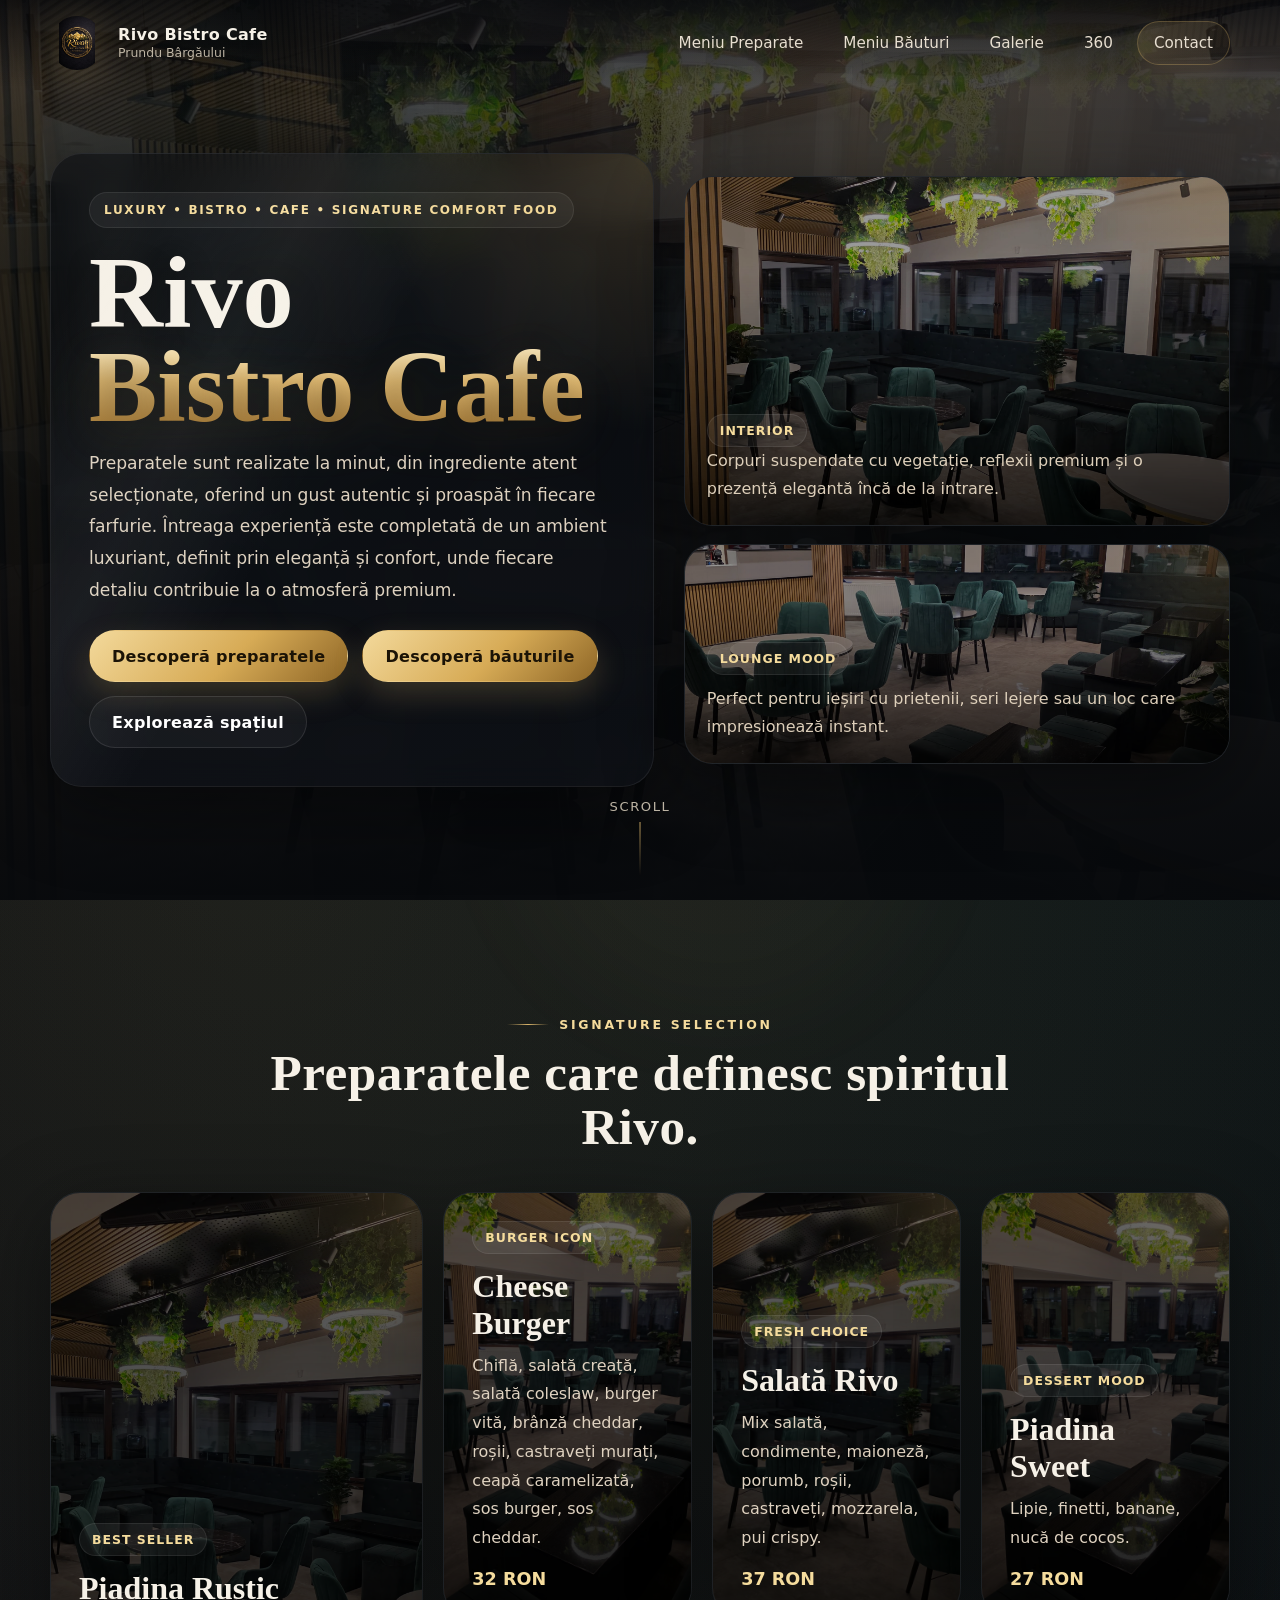
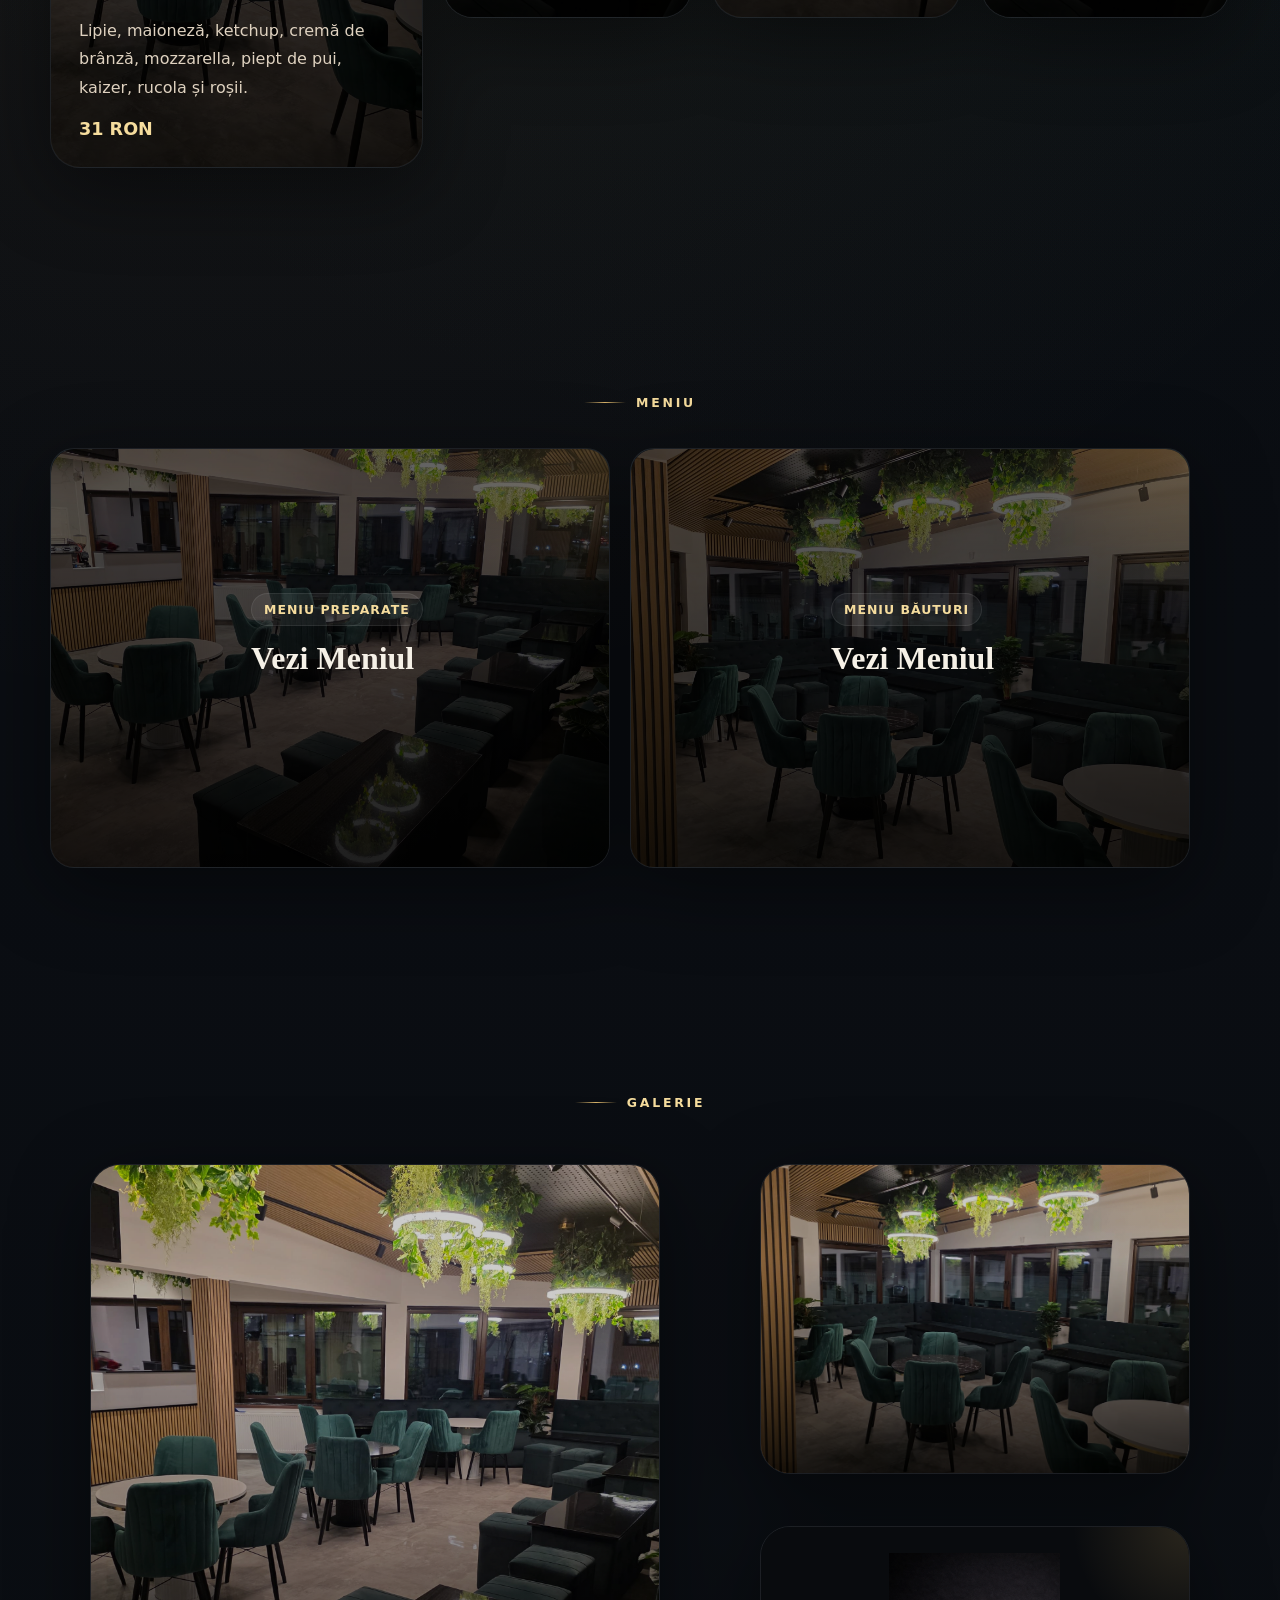
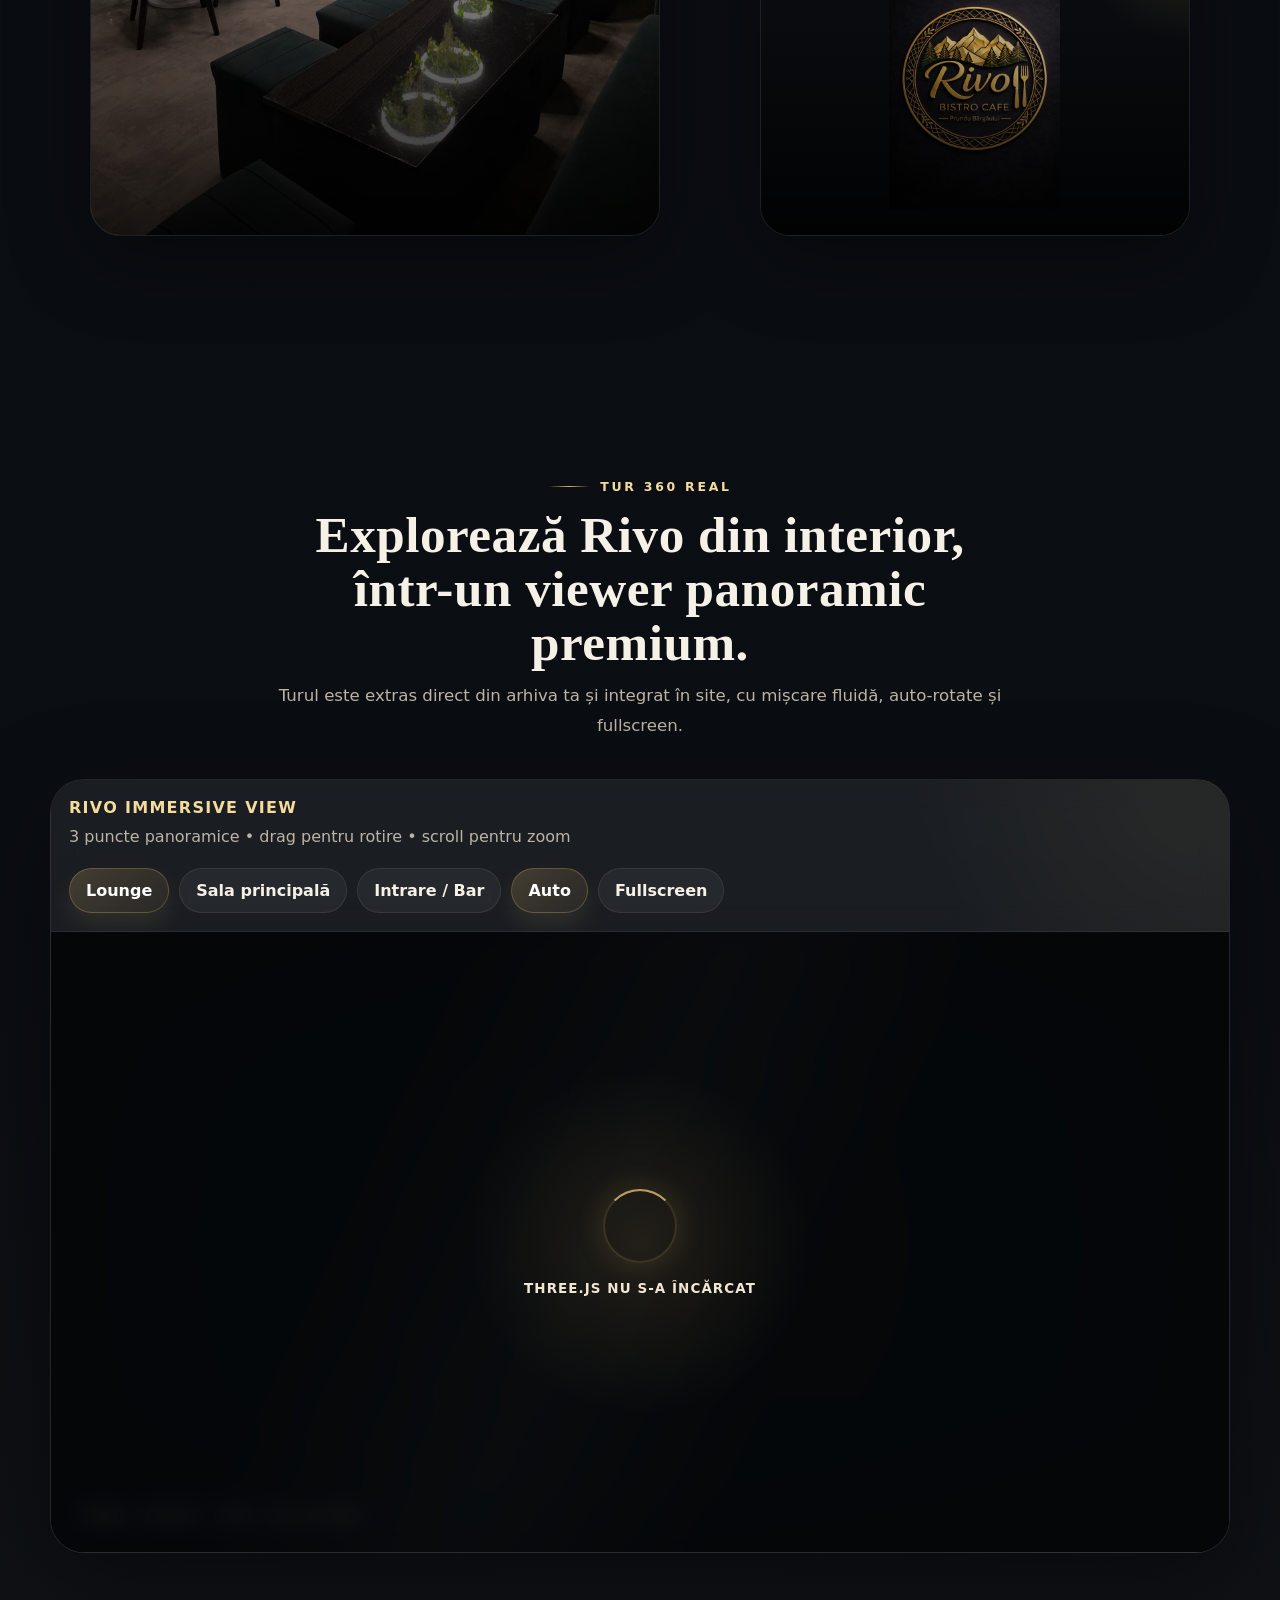
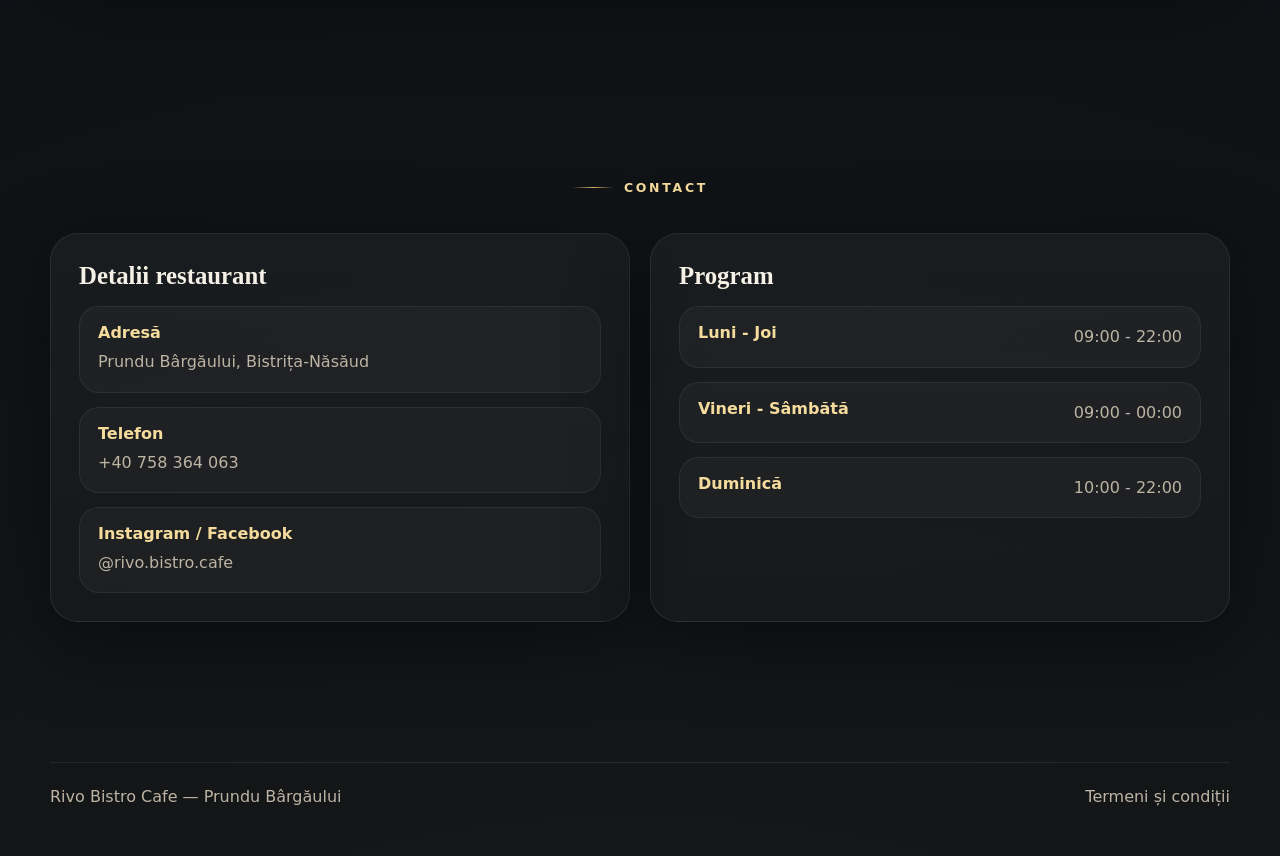
==== commit 45eb8d9e: "Varianta noua" ====
--- a/index.html
+++ b/index.html
@@ -4,7 +4,7 @@
   <meta charset="UTF-8" />
   <meta name="viewport" content="width=device-width, initial-scale=1.0" />
   <title>Rivo Bistro Cafe | Prundu Bârgăului</title>
-  <meta name="description" content="Rivo Bistro Cafe - site premium, spectaculos, modern și diferit." />
+  <meta name="description" content="Rivo Bistro Cafe - Este un restaurant din Prundu Bârgăului, unde poveştile au gust, iar amintirile sunt de neuitat." />
   <meta name="theme-color" content="#090b0f" />
   <link rel="stylesheet" href="style.css" />
 </head>
@@ -20,15 +20,13 @@
     <div class="intro-grid" id="introGrid"></div>
     <div class="intro-copy">
       <span class="eyebrow">Rivo Experience</span>
-      <h1>Un loc care se construiește din lumină, textură și atmosferă.</h1>
-      <p>La prima deschidere, identitatea Rivo apare din cuburi aurii și se transformă într-o prezență memorabilă.</p>
     </div>
   </div>
 
   <header id="header">
     <div class="nav">
       <a href="#home" class="brand">
-        <img src="Final.png" alt="Rivo Bistro Cafe" />
+        <img src="Logo.png" alt="Rivo Bistro Cafe" />
         <div class="brand-text">
           <strong>Rivo Bistro Cafe</strong>
           <span>Prundu Bârgăului</span>
@@ -40,9 +38,8 @@
       </button>
 
       <nav class="nav-links" id="navLinks">
-        <a href="#concept">Atmosferă</a>
-        <a href="#signature">Signature</a>
-        <a href="#menu">Meniu</a>
+        <a href="#food_menu">Meniu Preparate</a>
+        <a href="#drinks_menu">Meniu Băuturi</a>
         <a href="#gallery">Galerie</a>
         <a href="#panorama">360</a>
         <a href="#contact" class="cta">Contact</a>
@@ -53,8 +50,8 @@
   <main>
     <section class="hero" id="home">
       <div class="hero-bg">
-        <img src="Imagine2.jpeg" alt="Interior Rivo Bistro Cafe" />
-        <img src="Imagine1.jpeg" alt="Interior lounge Rivo" class="second" />
+        <img src="Restaurant2.jpeg" alt="Interior Rivo Bistro Cafe" />
+        <img src="Restaurant1.jpeg" alt="Interior Rivo Bistro Cafe" class="second" />
       </div>
       <div class="hero-overlay"></div>
 
@@ -66,46 +63,33 @@
             <span class="gold">Bistro Cafe</span>
           </h1>
           <p class="hero-lead">
-            Un spațiu contemporan cu identitate premium, verde catifelat, lumină sculpturală și un meniu care combină
-            piadine generoase, burgeri puternici, crispy, salate fresh și deserturi care rămân în minte.
+            Preparatele sunt realizate la minut, din ingrediente atent selecționate, oferind un gust autentic și proaspăt în fiecare farfurie.
+            Întreaga experiență este completată de un ambient luxuriant, definit prin eleganță și confort, unde fiecare detaliu contribuie la o atmosferă premium.
           </p>
 
           <div class="hero-actions">
-            <a href="#menu" class="btn btn-gold">Vezi meniul</a>
+            <a href="#food_menu" class="btn btn-gold">Descoperă preparatele</a>
+            <a href="#drinks_menu" class="btn btn-gold">Descoperă băuturile</a>
             <a href="#panorama" class="btn btn-ghost">Explorează spațiul</a>
           </div>
 
-          <div class="hero-stats">
-            <div class="stat">
-              <strong>Design premium</strong>
-              <span>Verde intens, lemn elegant, reflexii aurii și atmosferă lounge.</span>
-            </div>
-            <div class="stat">
-              <strong>Meniu urban</strong>
-              <span>Piadina, burger, crispy, salate, sosuri și deserturi.</span>
-            </div>
-            <div class="stat">
-              <strong>Loc memorabil</strong>
-              <span>Prundu Bârgăului, într-o experiență vizuală diferită și spectaculoasă.</span>
-            </div>
-          </div>
         </div>
 
         <div class="hero-side reveal">
           <div class="floating-panel large tilt">
-            <img src="Imagine2.jpeg" alt="Interior principal Rivo" />
+            <img src="Restaurant2.jpeg" alt="Interior principal Rivo" />
             <div class="panel-copy">
+              <h3></h3>
               <span class="tag">Interior</span>
-              <h3>Statement vizual</h3>
               <p>Corpuri suspendate cu vegetație, reflexii premium și o prezență elegantă încă de la intrare.</p>
             </div>
           </div>
 
           <div class="floating-panel tilt">
-            <img src="Imagine1.jpeg" alt="Zona lounge Rivo" />
+            <img src="Restaurant1.jpeg" alt="Zona lounge Rivo" />
             <div class="panel-copy">
               <span class="tag">Lounge mood</span>
-              <h3>Relaxat, dar sofisticat</h3>
+              <h3></h3>
               <p>Perfect pentru ieșiri cu prietenii, seri lejere sau un loc care impresionează instant.</p>
             </div>
           </div>
@@ -118,7 +102,7 @@
       </div>
     </section>
 
-    <section class="section" id="concept">
+    <!-- <section class="section" id="concept">
       <div class="container">
         <div class="section-head reveal">
           <span class="eyebrow">Atmosferă</span>
@@ -135,11 +119,12 @@
             <h3>Identitate premium</h3>
             <p>Semnătura vizuală aurie și montană transmite rafinament, căldură și memorabilitate.</p>
           </article>
+
           <article class="glass reveal tilt">
             <div class="index">02</div>
             <h3>Interior instagramabil</h3>
-            <p>Vegetal suspendat, geometrii curate și suprafețe glossy care captează instant privirea.</p>
-          </article>
+          </article>
+
           <article class="glass reveal tilt">
             <div class="index">03</div>
             <h3>Gust direct și modern</h3>
@@ -147,19 +132,18 @@
           </article>
         </div>
       </div>
-    </section>
+    </section> -->
 
     <section class="section" id="signature">
       <div class="container">
         <div class="section-head reveal">
           <span class="eyebrow">Signature Selection</span>
           <h2>Preparatele care definesc spiritul Rivo.</h2>
-          <p>Selecții prezentate într-un mod cinematografic, pentru un impact vizual cât mai puternic.</p>
         </div>
 
         <div class="signature-grid">
           <article class="signature big reveal tilt">
-            <img src="Imagine2.jpeg" alt="Rivo interior premium" />
+            <img src="Restaurant2.jpeg" alt="Rivo interior premium" />
             <div class="copy">
               <span class="tag">Best seller</span>
               <h3>Piadina Rustic</h3>
@@ -169,54 +153,65 @@
           </article>
 
           <article class="signature reveal tilt">
-            <img src="Imagine1.jpeg" alt="Rivo burger atmosphere" />
+            <img src="Restaurant1.jpeg" alt="Rivo burger atmosphere" />
             <div class="copy">
               <span class="tag">Burger icon</span>
               <h3>Cheese Burger</h3>
-              <p>Vită, cheddar, ceapă caramelizată, sos burger și sos cheddar.</p>
-            </div>
-          </article>
-
-          <article class="signature reveal tilt">
-            <img src="Imagine2.jpeg" alt="Rivo fresh" />
+              <p>Chiflă, salată creață, salată coleslaw, burger vită, brânză cheddar, roșii, castraveți murați, ceapă caramelizată, sos burger, sos cheddar.</p>
+              <strong>32 RON</strong>
+            </div>
+          </article>
+
+          <article class="signature reveal tilt">
+            <img src="Restaurant2.jpeg" alt="Rivo fresh" />
             <div class="copy">
               <span class="tag">Fresh choice</span>
               <h3>Salată Rivo</h3>
-              <p>Mix salată, porumb, roșii, castraveți, mozzarella și pui crispy.</p>
-            </div>
-          </article>
-
-          <article class="signature reveal tilt">
-            <img src="Imagine1.jpeg" alt="Rivo dessert" />
+              <p>Mix salată, condimente, maioneză, porumb, roșii, castraveți, mozzarela, pui crispy.</p>
+              <strong>37 RON</strong>
+            </div>
+          </article>
+
+          <article class="signature reveal tilt">
+            <img src="Restaurant1.jpeg" alt="Rivo dessert" />
             <div class="copy">
               <span class="tag">Dessert mood</span>
-              <h3>Lava Cake</h3>
-              <p>Desert intens, cald, servit cu înghețată de vanilie.</p>
-            </div>
-          </article>
-        </div>
-      </div>
-    </section>
-
-    <section class="section" id="menu">
+              <h3>Piadina Sweet</h3>
+              <p>Lipie, finetti, banane, nucă de cocos.</p>
+              <strong>27 RON</strong>
+            </div>
+          </article>
+        </div>
+      </div>
+    </section>
+
+    <section class="section" id="food_menu">
       <div class="container">
         <div class="section-head reveal">
           <span class="eyebrow">Meniu</span>
-          <h2>Elegant, interactiv și ușor de parcurs.</h2>
-          <p>Filtrează categoriile și apasă pe orice preparat pentru detalii.</p>
-        </div>
-
-        <div class="menu-toolbar reveal">
-          <div class="filters" id="filters"></div>
-          <label class="search">
-            <svg viewBox="0 0 24 24" fill="none" aria-hidden="true">
-              <path d="M21 21l-4.35-4.35m1.85-5.15a7 7 0 11-14 0 7 7 0 0114 0z" stroke="currentColor" stroke-width="1.8" stroke-linecap="round"/>
-            </svg>
-            <input id="searchInput" type="search" placeholder="Caută un preparat..." />
-          </label>
-        </div>
-
-        <div class="menu-grid" id="menuGrid"></div>
+        </div>
+    
+        <div class="menu-grid">
+          <article class="signature reveal tilt">
+            <a href="food-menu.html">
+              <img src="Restaurant1.jpeg" alt="Meniu Preparate" />
+              <div class="copy">
+                <span class="tag">Meniu Preparate</span>
+                <h3>Vezi Meniul</h3>
+              </div>
+            </a>
+          </article>
+    
+          <article class="signature reveal tilt">
+            <a href="drinks-menu.html">
+              <img src="Restaurant2.jpeg" alt="Meniu Băuturi" />
+              <div class="copy">
+                <span class="tag">Meniu Băuturi</span>
+                <h3>Vezi Meniul</h3>
+              </div>
+            </a>
+          </article>
+        </div>
       </div>
     </section>
 
@@ -224,33 +219,25 @@
       <div class="container">
         <div class="section-head reveal">
           <span class="eyebrow">Galerie</span>
-          <h2>Interiorul ca statement vizual.</h2>
-          <p>Imagini mari, lumină cinematică și un lightbox elegant pentru o prezentare premium.</p>
         </div>
 
         <div class="gallery-grid">
-          <figure class="gallery-item tall reveal tilt" data-lightbox="Imagine1.jpeg">
-            <img src="Imagine1.jpeg" alt="Zona lounge Rivo Bistro Cafe" />
+          <figure class="gallery-item tall reveal tilt" data-lightbox="Restaurant1.jpeg">
+            <img src="Restaurant1.jpeg" alt="Zona lounge Rivo Bistro Cafe" />
             <figcaption class="gallery-caption">
-              <h3>Colț lounge premium</h3>
-              <p>Reflexii lucioase, verde catifelat și o prezență foarte elegantă.</p>
             </figcaption>
           </figure>
 
           <div class="gallery-side">
-            <figure class="gallery-item reveal tilt" data-lightbox="Imagine2.jpeg">
-              <img src="Imagine2.jpeg" alt="Mese și corpuri suspendate cu vegetație" />
+            <figure class="gallery-item reveal tilt" data-lightbox="Restaurant2.jpeg">
+              <img src="Restaurant2.jpeg" alt="Mese și corpuri suspendate cu vegetație" />
               <figcaption class="gallery-caption">
-                <h3>Geometrie și lumină</h3>
-                <p>Plante suspendate, ritm vizual și atmosferă premium.</p>
               </figcaption>
             </figure>
 
-            <figure class="gallery-item reveal tilt" data-lightbox="Final.png">
-              <img src="Final.png" alt="Logo Rivo Bistro Cafe" style="object-fit:contain;background:#0b0e12;padding:26px;" />
+            <figure class="gallery-item reveal tilt" data-lightbox="Logo.png">
+              <img src="Logo.png" alt="Logo Rivo Bistro Cafe" style="object-fit:contain;background:#0b0e12;padding:26px;" />
               <figcaption class="gallery-caption">
-                <h3>Semnătură aurie</h3>
-                <p>Un logo care arată exclusivist și poziționează brandul sus din prima secundă.</p>
               </figcaption>
             </figure>
           </div>
@@ -302,8 +289,6 @@
       <div class="container">
         <div class="section-head reveal">
           <span class="eyebrow">Contact</span>
-          <h2>Ultimul detaliu: prezență clară și elegantă.</h2>
-          <p>Mai jos ai date demo. Înlocuiește-le cu cele reale ale restaurantului.</p>
         </div>
 
         <div class="contact-wrap">
@@ -316,7 +301,7 @@
               </div>
               <div class="contact-row">
                 <strong>Telefon</strong>
-                <span>07xx xxx xxx</span>
+                <span>+40 758 364 063</span>
               </div>
               <div class="contact-row">
                 <strong>Instagram / Facebook</strong>
@@ -347,7 +332,9 @@
   <footer>
     <div class="container">
       <span>Rivo Bistro Cafe — Prundu Bârgăului</span>
-      <span>Site premium concept • HTML / CSS / JS</span>
+      <a href="terms.html">
+        <span>Termeni și condiții</span>
+      </a>
     </div>
   </footer>
 
--- a/style.css
+++ b/style.css
@@ -1,911 +1,942 @@
 :root{
-    --bg:#090b0f;
-    --bg-2:#0f1419;
-    --card:rgba(20,24,31,.65);
-    --card-2:rgba(255,255,255,.05);
-    --text:#f6f1e7;
-    --muted:#bdb4a4;
-    --gold:#d8b36a;
-    --gold-2:#f5dc9d;
-    --gold-3:#8f6b2c;
-    --green:#10241f;
-    --emerald:#1d5b4a;
-    --line:rgba(255,255,255,.09);
-    --shadow:0 20px 80px rgba(0,0,0,.45);
-    --radius:24px;
-    --container:min(1180px, calc(100vw - 32px));
-    --ease:cubic-bezier(.2,.8,.2,1);
-  }
-  
-  *{box-sizing:border-box}
-  html{scroll-behavior:smooth}
-  body{
-    margin:0;
-    font-family:Inter, ui-sans-serif, system-ui, -apple-system, BlinkMacSystemFont, "Segoe UI", sans-serif;
-    color:var(--text);
-    background:
-      radial-gradient(circle at 20% 15%, rgba(216,179,106,.10), transparent 30%),
-      radial-gradient(circle at 80% 12%, rgba(29,91,74,.12), transparent 28%),
-      radial-gradient(circle at 50% 120%, rgba(216,179,106,.08), transparent 40%),
-      linear-gradient(180deg, #090b0f 0%, #0a0d12 40%, #0b0f14 100%);
-    overflow-x:hidden;
-  }
-  
-  a{color:inherit;text-decoration:none}
-  img{display:block;max-width:100%}
-  button,input{font:inherit}
-  
-  .container{width:var(--container);margin:0 auto}
-  .section{padding:110px 0;position:relative}
-  .eyebrow{
-    display:inline-flex;align-items:center;gap:10px;
-    letter-spacing:.22em;text-transform:uppercase;
-    color:var(--gold-2);font-size:.78rem;font-weight:700;
-  }
-  .eyebrow::before{
-    content:"";width:42px;height:1px;
-    background:linear-gradient(90deg, transparent, var(--gold), transparent);
-  }
-  .section-head{
-    max-width:760px;margin:0 auto 38px;text-align:center;
-  }
-  .section-head h2{
-    margin:14px 0 12px;
-    font-size:clamp(2rem, 4vw, 4rem);
-    line-height:1.05;
-    font-family:Georgia, "Times New Roman", serif;
-    font-weight:700;
-    letter-spacing:.01em;
-  }
-  .section-head p{
-    margin:0;color:var(--muted);font-size:1.04rem;line-height:1.8;
-  }
-  
-  #particles{
-    position:fixed;inset:0;z-index:0;pointer-events:none;opacity:.9;
-  }
-  
-  .noise{
-    position:fixed;inset:0;pointer-events:none;z-index:1;opacity:.06;
-    background-image:
-      radial-gradient(circle at 20% 20%, rgba(255,255,255,.18) 0 1px, transparent 1px),
-      radial-gradient(circle at 80% 80%, rgba(255,255,255,.18) 0 1px, transparent 1px);
-    background-size:18px 18px, 24px 24px;
-    mix-blend-mode:soft-light;
-  }
-  
-  .glow{
-    position:fixed;inset:auto;pointer-events:none;z-index:1;filter:blur(60px);
-    border-radius:50%;
-    opacity:.28;
-    animation:floatGlow 12s ease-in-out infinite;
-  }
-  .glow.g1{width:360px;height:360px;background:rgba(216,179,106,.22);top:60px;left:-60px}
-  .glow.g2{width:300px;height:300px;background:rgba(35,122,94,.20);top:180px;right:-40px;animation-delay:-5s}
-  .glow.g3{width:420px;height:420px;background:rgba(216,179,106,.12);bottom:-120px;left:40%}
-  @keyframes floatGlow{
-    0%,100%{transform:translate3d(0,0,0) scale(1)}
-    50%{transform:translate3d(0,-24px,0) scale(1.08)}
-  }
-  
-  /* INTRO */
-  #intro{
-    position:fixed;inset:0;z-index:9999;
-    display:grid;place-items:center;
-    background:
-      radial-gradient(circle at 50% 40%, rgba(216,179,106,.16), transparent 28%),
-      linear-gradient(180deg, rgba(6,8,11,.98), rgba(8,10,13,.98));
-    transition:opacity .75s ease, visibility .75s ease;
-    overflow:hidden;
-  }
-  #intro.hidden{opacity:0;visibility:hidden}
-  .intro-ring{
-    position:absolute;width:56vmin;height:56vmin;border-radius:50%;
-    border:1px solid rgba(216,179,106,.18);
-    box-shadow:0 0 0 1px rgba(255,255,255,.03) inset, 0 0 80px rgba(216,179,106,.12);
-    animation:ringPulse 2.2s ease-in-out infinite;
-  }
-  .intro-ring::before,.intro-ring::after{
-    content:"";position:absolute;inset:14%;border-radius:50%;
-    border:1px solid rgba(216,179,106,.14)
-  }
-  .intro-ring::after{inset:28%;border-color:rgba(216,179,106,.08)}
-  @keyframes ringPulse{
-    0%,100%{transform:scale(.98);opacity:.8}
-    50%{transform:scale(1.03);opacity:1}
-  }
-  .intro-grid{
-    position:relative;
-    width:min(56vmin, 520px);
-    aspect-ratio:1;
-    display:grid;
-    grid-template-columns:repeat(9,1fr);
-    gap:7px;
-    transform-style:preserve-3d;
-    perspective:1200px;
-    z-index:2;
-  }
-  .cube{
-    position:relative;
-    border-radius:10px;
-    background-image:url('Final.png');
-    background-size:900% 900%;
-    background-position:var(--bx) var(--by);
-    box-shadow:
-      0 8px 28px rgba(0,0,0,.35),
-      0 0 0 1px rgba(255,255,255,.06) inset,
-      0 0 22px rgba(216,179,106,.16);
+  --bg:#090b0f;
+  --bg-2:#0f1419;
+  --card:rgba(20,24,31,.65);
+  --card-2:rgba(255,255,255,.05);
+  --text:#f6f1e7;
+  --muted:#bdb4a4;
+  --gold:#d8b36a;
+  --gold-2:#f5dc9d;
+  --gold-3:#8f6b2c;
+  --green:#10241f;
+  --emerald:#1d5b4a;
+  --line:rgba(255,255,255,.09);
+  --shadow:0 20px 80px rgba(0,0,0,.45);
+  --radius:24px;
+  --container:min(1180px, calc(100vw - 32px));
+  --ease:cubic-bezier(.2,.8,.2,1);
+}
+
+*{box-sizing:border-box}
+html{scroll-behavior:smooth}
+body{
+  margin:0;
+  font-family:Inter, ui-sans-serif, system-ui, -apple-system, BlinkMacSystemFont, "Segoe UI", sans-serif;
+  color:var(--text);
+  background:
+    radial-gradient(circle at 20% 15%, rgba(216,179,106,.10), transparent 30%),
+    radial-gradient(circle at 80% 12%, rgba(29,91,74,.12), transparent 28%),
+    radial-gradient(circle at 50% 120%, rgba(216,179,106,.08), transparent 40%),
+    linear-gradient(180deg, #090b0f 0%, #0a0d12 40%, #0b0f14 100%);
+  overflow-x:hidden;
+}
+
+a{color:inherit;text-decoration:none}
+img{display:block;max-width:100%}
+button,input{font:inherit}
+
+.container{width:var(--container);margin:0 auto}
+.section{padding:110px 0;position:relative}
+.eyebrow{
+  display:inline-flex;align-items:center;gap:10px;
+  letter-spacing:.22em;text-transform:uppercase;
+  color:var(--gold-2);font-size:.78rem;font-weight:700;
+}
+.eyebrow::before{
+  content:"";width:42px;height:1px;
+  background:linear-gradient(90deg, transparent, var(--gold), transparent);
+}
+.section-head{
+  max-width:760px;margin:0 auto 38px;text-align:center;
+}
+.section-head h2{
+  margin:14px 0 12px;
+  font-size:clamp(2rem, 4vw, 4rem);
+  line-height:1.05;
+  font-family:Georgia, "Times New Roman", serif;
+  font-weight:700;
+  letter-spacing:.01em;
+}
+.section-head p{
+  margin:0;color:var(--muted);font-size:1.04rem;line-height:1.8;
+}
+
+#particles{
+  position:fixed;inset:0;z-index:0;pointer-events:none;opacity:.9;
+}
+
+.noise{
+  position:fixed;inset:0;pointer-events:none;z-index:1;opacity:.06;
+  background-image:
+    radial-gradient(circle at 20% 20%, rgba(255,255,255,.18) 0 1px, transparent 1px),
+    radial-gradient(circle at 80% 80%, rgba(255,255,255,.18) 0 1px, transparent 1px);
+  background-size:18px 18px, 24px 24px;
+  mix-blend-mode:soft-light;
+}
+
+.glow{
+  position:fixed;inset:auto;pointer-events:none;z-index:1;filter:blur(60px);
+  border-radius:50%;
+  opacity:.28;
+  animation:floatGlow 12s ease-in-out infinite;
+}
+.glow.g1{width:360px;height:360px;background:rgba(216,179,106,.22);top:60px;left:-60px}
+.glow.g2{width:300px;height:300px;background:rgba(35,122,94,.20);top:180px;right:-40px;animation-delay:-5s}
+.glow.g3{width:420px;height:420px;background:rgba(216,179,106,.12);bottom:-120px;left:40%}
+@keyframes floatGlow{
+  0%,100%{transform:translate3d(0,0,0) scale(1)}
+  50%{transform:translate3d(0,-24px,0) scale(1.08)}
+}
+
+/* INTRO */
+#intro{
+  position:fixed;inset:0;z-index:9999;
+  display:grid;place-items:center;
+  background:
+    radial-gradient(circle at 50% 40%, rgba(216,179,106,.16), transparent 28%),
+    linear-gradient(180deg, rgba(6,8,11,.98), rgba(8,10,13,.98));
+  transition:opacity .75s ease, visibility .75s ease;
+  overflow:hidden;
+}
+#intro.hidden{opacity:0;visibility:hidden}
+.intro-ring{
+  position:absolute;width:56vmin;height:56vmin;border-radius:50%;
+  border:1px solid rgba(216,179,106,.18);
+  box-shadow:0 0 0 1px rgba(255,255,255,.03) inset, 0 0 80px rgba(216,179,106,.12);
+  animation:ringPulse 2.2s ease-in-out infinite;
+}
+.intro-ring::before,.intro-ring::after{
+  content:"";position:absolute;inset:14%;border-radius:50%;
+  border:1px solid rgba(216,179,106,.14)
+}
+.intro-ring::after{inset:28%;border-color:rgba(216,179,106,.08)}
+@keyframes ringPulse{
+  0%,100%{transform:scale(.98);opacity:.8}
+  50%{transform:scale(1.03);opacity:1}
+}
+.intro-grid{
+  position:relative;
+  width:min(56vmin, 520px);
+  aspect-ratio:1;
+  display:grid;
+  grid-template-columns:repeat(9,1fr);
+  gap:7px;
+  transform-style:preserve-3d;
+  perspective:1200px;
+  z-index:2;
+}
+.cube{
+  position:relative;
+  border-radius:10px;
+  background-image:url('Logo.png');
+  background-size:900% 900%;
+  background-position:var(--bx) var(--by);
+  box-shadow:
+    0 8px 28px rgba(0,0,0,.35),
+    0 0 0 1px rgba(255,255,255,.06) inset,
+    0 0 22px rgba(216,179,106,.16);
+  transform:
+    translate3d(var(--sx), var(--sy), var(--sz))
+    rotateX(var(--rx)) rotateY(var(--ry))
+    scale(.5);
+  opacity:0;
+  animation:cubeAssemble 1.35s var(--delay) var(--ease) forwards;
+}
+.cube::after{
+  content:"";
+  position:absolute;inset:0;border-radius:10px;
+  background:linear-gradient(135deg, rgba(255,255,255,.18), transparent 45%, rgba(216,179,106,.18));
+  mix-blend-mode:screen;
+}
+@keyframes cubeAssemble{
+  0%{
     transform:
       translate3d(var(--sx), var(--sy), var(--sz))
       rotateX(var(--rx)) rotateY(var(--ry))
-      scale(.5);
+      scale(.45);
     opacity:0;
-    animation:cubeAssemble 1.35s var(--delay) var(--ease) forwards;
+    filter:blur(8px);
   }
-  .cube::after{
-    content:"";
-    position:absolute;inset:0;border-radius:10px;
-    background:linear-gradient(135deg, rgba(255,255,255,.18), transparent 45%, rgba(216,179,106,.18));
-    mix-blend-mode:screen;
+  60%{
+    opacity:1;
+    filter:blur(0);
   }
-  @keyframes cubeAssemble{
-    0%{
-      transform:
-        translate3d(var(--sx), var(--sy), var(--sz))
-        rotateX(var(--rx)) rotateY(var(--ry))
-        scale(.45);
-      opacity:0;
-      filter:blur(8px);
-    }
-    60%{
-      opacity:1;
-      filter:blur(0);
-    }
-    100%{
-      transform:translate3d(0,0,0) rotateX(0deg) rotateY(0deg) scale(1);
-      opacity:1;
-    }
+  100%{
+    transform:translate3d(0,0,0) rotateX(0deg) rotateY(0deg) scale(1);
+    opacity:1;
   }
-  .intro-copy{
-    position:absolute;bottom:8vh;left:50%;transform:translateX(-50%);
-    width:min(780px, calc(100vw - 32px));text-align:center;z-index:3;
+}
+.intro-copy{
+  position:absolute;bottom:8vh;left:50%;transform:translateX(-50%);
+  width:min(780px, calc(100vw - 32px));text-align:center;z-index:3;
+}
+.intro-copy h1{
+  margin:14px 0 0;
+  font-size:clamp(1.5rem, 2.6vw, 2.5rem);
+  font-family:Georgia, serif;
+  font-weight:600;
+  letter-spacing:.02em;
+}
+.intro-copy p{
+  margin:10px auto 0;max-width:650px;color:var(--muted);line-height:1.8
+}
+
+/* HEADER */
+header{
+  position:fixed;top:0;left:0;right:0;z-index:100;
+  transition:all .4s ease;
+  background:linear-gradient(180deg, rgba(6,8,11,.75), rgba(6,8,11,0));
+}
+header.scrolled{
+  backdrop-filter:blur(18px);
+  background:rgba(9,11,15,.72);
+  border-bottom:1px solid rgba(255,255,255,.06);
+  box-shadow:0 8px 40px rgba(0,0,0,.22);
+}
+.nav{
+  width:var(--container);margin:0 auto;
+  display:flex;align-items:center;justify-content:space-between;
+  padding:16px 0;
+}
+.brand{
+  display:flex;align-items:center;gap:14px;
+}
+.brand img{
+  width:54px;height:54px;object-fit:contain;
+  filter:drop-shadow(0 6px 18px rgba(216,179,106,.25));
+  border-radius:50%;
+}
+.brand-text{
+  display:flex;flex-direction:column;line-height:1.1
+}
+.brand-text strong{font-size:1rem;letter-spacing:.02em}
+.brand-text span{font-size:.78rem;color:var(--muted);margin-top:3px}
+
+.menu-toggle{
+  display:none;background:none;border:none;color:var(--text);padding:0;cursor:pointer
+}
+.menu-toggle span{
+  display:block;width:26px;height:2px;background:var(--text);margin:5px 0;border-radius:999px;transition:.3s
+}
+
+.nav-links{
+  display:flex;align-items:center;gap:8px;flex-wrap:wrap;
+}
+.nav-links a{
+  position:relative;padding:12px 16px;border-radius:999px;
+  color:#e8dfd1;font-size:.95rem;
+  transition:all .25s ease;
+}
+.nav-links a:hover,.nav-links a.active{
+  color:#fff;background:rgba(255,255,255,.05)
+}
+.nav-links .cta{
+  background:linear-gradient(135deg, rgba(216,179,106,.18), rgba(216,179,106,.05));
+  border:1px solid rgba(216,179,106,.28);
+  box-shadow:0 10px 28px rgba(216,179,106,.12);
+}
+
+/* HERO */
+.hero{
+  position:relative;min-height:100svh;display:flex;align-items:center;
+  padding:120px 0 80px;z-index:2;overflow:hidden;
+}
+.hero-bg{
+  position:absolute;inset:0;z-index:-2;overflow:hidden;
+}
+.hero-bg img{
+  position:absolute;inset:0;width:100%;height:100%;object-fit:cover;
+  filter:brightness(.42) saturate(1.05);
+  transform:scale(1.08);
+  animation:slowZoom 18s ease-in-out infinite alternate;
+}
+.hero-bg img.second{
+  opacity:.42;mix-blend-mode:screen;
+  animation:slowZoom2 24s ease-in-out infinite alternate;
+}
+@keyframes slowZoom{
+  from{transform:scale(1.06) translate3d(0,0,0)}
+  to{transform:scale(1.14) translate3d(0,-10px,0)}
+}
+@keyframes slowZoom2{
+  from{transform:scale(1.12) translate3d(-20px,0,0)}
+  to{transform:scale(1.2) translate3d(20px,-10px,0)}
+}
+.hero-overlay{
+  position:absolute;inset:0;z-index:-1;
+  background:
+    linear-gradient(180deg, rgba(7,9,12,.35), rgba(7,9,12,.8) 55%, rgba(7,9,12,.98)),
+    radial-gradient(circle at 70% 22%, rgba(216,179,106,.18), transparent 25%),
+    radial-gradient(circle at 15% 35%, rgba(29,91,74,.25), transparent 30%);
+}
+.hero-grid{
+  width:var(--container);margin:0 auto;
+  display:grid;grid-template-columns:1.05fr .95fr;gap:30px;align-items:center;
+}
+.hero-card{
+  position:relative;
+  padding:38px;
+  border-radius:32px;
+  background:linear-gradient(180deg, rgba(10,12,16,.58), rgba(15,18,24,.72));
+  border:1px solid rgba(255,255,255,.08);
+  box-shadow:var(--shadow);
+  backdrop-filter:blur(14px);
+  overflow:hidden;
+}
+.hero-card::before{
+  content:"";
+  position:absolute;inset:0;
+  background:
+    linear-gradient(120deg, transparent 10%, rgba(255,255,255,.06) 30%, transparent 46%),
+    radial-gradient(circle at top right, rgba(216,179,106,.18), transparent 32%);
+  pointer-events:none;
+}
+.hero-badge{
+  display:inline-flex;align-items:center;gap:10px;
+  padding:10px 14px;border-radius:999px;
+  background:rgba(255,255,255,.05);
+  border:1px solid rgba(255,255,255,.08);
+  color:var(--gold-2);
+  letter-spacing:.14em;text-transform:uppercase;font-size:.75rem;font-weight:800;
+}
+.hero-title{
+  margin:18px 0 14px;
+  font-size:clamp(3.2rem, 8vw, 7rem);
+  line-height:.92;
+  font-family:Georgia, "Times New Roman", serif;
+  font-weight:700;
+  text-shadow:0 10px 30px rgba(0,0,0,.32);
+}
+.hero-title .gold{
+  display:block;
+  background:linear-gradient(180deg, #fff1ca 0%, #e3bc73 44%, #ab7d36 100%);
+  -webkit-background-clip:text;background-clip:text;color:transparent;
+  filter:drop-shadow(0 10px 24px rgba(216,179,106,.12));
+}
+.hero-lead{
+  margin:0;color:#ddd1bf;line-height:1.85;font-size:1.07rem;max-width:760px
+}
+.hero-actions{
+  display:flex;gap:14px;flex-wrap:wrap;margin-top:24px
+}
+.btn{
+  position:relative;display:inline-flex;align-items:center;justify-content:center;gap:10px;
+  min-height:52px;padding:0 22px;border-radius:999px;border:1px solid transparent;
+  font-weight:700;letter-spacing:.02em;transition:all .3s var(--ease);
+  overflow:hidden;
+}
+.btn::before{
+  content:"";position:absolute;inset:-1px;
+  background:linear-gradient(120deg, transparent 20%, rgba(255,255,255,.15), transparent 55%);
+  transform:translateX(-130%);transition:transform .65s ease;
+}
+.btn:hover::before{transform:translateX(130%)}
+.btn-gold{
+  color:#1b1306;
+  background:linear-gradient(135deg, #f3d99b, #d7ab56 55%, #8f6727);
+  box-shadow:0 12px 30px rgba(216,179,106,.22);
+}
+.btn-ghost{
+  background:rgba(255,255,255,.04);
+  color:#fff;border-color:rgba(255,255,255,.10)
+}
+.btn:hover{transform:translateY(-3px)}
+
+.hero-stats{
+  display:grid;grid-template-columns:repeat(3,1fr);gap:14px;margin-top:28px
+}
+.stat{
+  padding:18px;border-radius:20px;
+  background:rgba(255,255,255,.04);
+  border:1px solid rgba(255,255,255,.06);
+}
+.stat strong{display:block;color:var(--gold-2);margin-bottom:8px}
+.stat span{display:block;color:var(--muted);line-height:1.65;font-size:.94rem}
+
+.hero-side{
+  display:grid;gap:18px;
+}
+.floating-panel{
+  position:relative;min-height:220px;padding:22px;
+  border-radius:28px;
+  background:linear-gradient(180deg, rgba(16,21,27,.75), rgba(11,15,20,.8));
+  border:1px solid rgba(255,255,255,.08);
+  overflow:hidden;box-shadow:var(--shadow);
+}
+.floating-panel.large{min-height:350px}
+.floating-panel img{
+  position:absolute;inset:0;width:100%;height:100%;object-fit:cover;
+  opacity:.88;filter:brightness(.68) saturate(1.05);
+  transition:transform .8s ease;
+}
+.floating-panel:hover img{transform:scale(1.06)}
+.floating-panel::after{
+  content:"";position:absolute;inset:0;
+  background:
+    linear-gradient(180deg, transparent 25%, rgba(0,0,0,.75)),
+    radial-gradient(circle at top right, rgba(216,179,106,.18), transparent 22%);
+}
+.panel-copy{
+  position:relative;z-index:2;display:flex;flex-direction:column;justify-content:flex-end;height:100%
+}
+.panel-copy h3{
+  margin:0 0 10px;font-size:1.8rem;font-family:Georgia, serif
+}
+.panel-copy p{margin:0;color:#ddcfba;line-height:1.75}
+
+.scroll-indicator{
+  position:absolute;left:50%;bottom:24px;transform:translateX(-50%);
+  display:flex;flex-direction:column;align-items:center;gap:8px;
+  color:var(--muted);font-size:.82rem;letter-spacing:.12em;text-transform:uppercase
+}
+.scroll-indicator i{
+  display:block;width:1px;height:54px;background:linear-gradient(180deg, rgba(216,179,106,.9), transparent);
+  animation:scrollPulse 1.5s ease-in-out infinite;
+}
+@keyframes scrollPulse{
+  0%,100%{opacity:.4;transform:scaleY(.8)}
+  50%{opacity:1;transform:scaleY(1)}
+}
+
+/* GLASS CARDS */
+.grid-3{display:grid;grid-template-columns:repeat(3,1fr);gap:22px}
+.glass{
+  position:relative;padding:28px;border-radius:26px;
+  background:linear-gradient(180deg, rgba(255,255,255,.04), rgba(255,255,255,.02));
+  border:1px solid rgba(255,255,255,.08);
+  box-shadow:var(--shadow);
+  overflow:hidden;
+  transition:transform .35s var(--ease), border-color .35s ease, box-shadow .35s ease;
+  transform-style:preserve-3d;
+}
+.glass::before{
+  content:"";position:absolute;inset:0;
+  background:
+    radial-gradient(circle at var(--mx,50%) var(--my,50%), rgba(255,255,255,.12), transparent 30%),
+    linear-gradient(135deg, rgba(216,179,106,.12), transparent 38%);
+  opacity:.8;pointer-events:none
+}
+.glass:hover{
+  transform:translateY(-8px);
+  border-color:rgba(216,179,106,.22);
+  box-shadow:0 26px 80px rgba(0,0,0,.42), 0 0 0 1px rgba(216,179,106,.08) inset;
+}
+.glass .index{
+  color:var(--gold-2);font-size:.9rem;font-weight:800;letter-spacing:.18em
+}
+.glass h3{
+  margin:14px 0 10px;font-size:1.35rem;font-family:Georgia, serif
+}
+.glass p{margin:0;color:var(--muted);line-height:1.8}
+
+/* SIGNATURE */
+.signature-grid{
+  display:grid;
+  grid-template-columns:1.2fr .8fr .8fr .8fr;
+  gap:20px;
+}
+.signature{
+  position:relative;min-height:260px;padding:28px;border-radius:30px;
+  overflow:hidden;border:1px solid rgba(255,255,255,.08);box-shadow:var(--shadow);
+  background:linear-gradient(180deg, rgba(14,19,24,.78), rgba(10,13,17,.82));
+  transition:transform .35s var(--ease), border-color .35s ease;
+}
+.signature:hover{transform:translateY(-8px);border-color:rgba(216,179,106,.26)}
+.signature.big{grid-row:span 2;min-height:540px}
+.signature img{
+  position:absolute;inset:0;width:100%;height:100%;object-fit:cover;
+  filter:brightness(.42) saturate(1.05);transition:transform 1s ease;
+}
+.signature:hover img{transform:scale(1.06)}
+.signature::after{
+  content:"";position:absolute;inset:0;
+  background:
+    linear-gradient(180deg, rgba(0,0,0,.08) 5%, rgba(0,0,0,.72) 100%),
+    radial-gradient(circle at top right, rgba(216,179,106,.22), transparent 24%);
+}
+.signature .copy{
+  position:relative;z-index:2;height:100%;display:flex;flex-direction:column;justify-content:flex-end
+}
+.tag{
+  align-self:flex-start;
+  padding:8px 12px;border-radius:999px;
+  background:rgba(255,255,255,.06);
+  border:1px solid rgba(255,255,255,.08);
+  color:var(--gold-2);font-size:.78rem;font-weight:800;letter-spacing:.08em;text-transform:uppercase;
+}
+.signature h3{
+  margin:14px 0 10px;font-size:2rem;font-family:Georgia, serif
+}
+.signature p{margin:0;color:#dfd2c0;line-height:1.8}
+.signature strong{margin-top:16px;font-size:1.1rem;color:var(--gold-2)}
+
+/* MENU */
+.menu-toolbar{
+  display:flex;gap:16px;align-items:center;justify-content:space-between;flex-wrap:wrap;
+  margin-bottom:24px;
+}
+.filters{
+  display:flex;gap:10px;flex-wrap:wrap;
+}
+.filters button{
+  border:none;cursor:pointer;
+  padding:12px 16px;border-radius:999px;
+  background:rgba(255,255,255,.05);color:var(--text);
+  border:1px solid rgba(255,255,255,.08);
+  transition:.25s ease;
+}
+.filters button.active,.filters button:hover{
+  background:linear-gradient(135deg, rgba(216,179,106,.18), rgba(216,179,106,.06));
+  color:#fff;border-color:rgba(216,179,106,.26);
+  box-shadow:0 10px 24px rgba(216,179,106,.10);
+}
+.search{
+  position:relative;min-width:min(360px, 100%)
+}
+.search input{
+  width:100%;height:52px;border-radius:999px;
+  border:1px solid rgba(255,255,255,.08);
+  background:rgba(255,255,255,.04);color:var(--text);
+  padding:0 18px 0 48px;outline:none;
+}
+.search svg{
+  position:absolute;left:16px;top:50%;transform:translateY(-50%);
+  width:18px;height:18px;color:var(--muted)
+}
+
+.menu-grid{
+  display:grid;
+  grid-template-columns:repeat(3,1fr);
+  gap:20px;
+}
+.menu-card{
+  position:relative;padding:24px;border-radius:26px;cursor:pointer;
+  background:linear-gradient(180deg, rgba(255,255,255,.04), rgba(255,255,255,.02));
+  border:1px solid rgba(255,255,255,.08);
+  box-shadow:var(--shadow);
+  transition:transform .3s var(--ease), border-color .3s ease, box-shadow .3s ease;
+  overflow:hidden;
+}
+.menu-card::before{
+  content:"";position:absolute;inset:0;
+  background:linear-gradient(140deg, rgba(216,179,106,.10), transparent 45%);
+  opacity:.9;
+}
+.menu-card:hover{
+  transform:translateY(-8px);
+  border-color:rgba(216,179,106,.24);
+  box-shadow:0 24px 70px rgba(0,0,0,.42);
+}
+.chip{
+  position:relative;z-index:1;
+  display:inline-flex;padding:8px 12px;border-radius:999px;
+  background:rgba(255,255,255,.06);border:1px solid rgba(255,255,255,.08);
+  color:var(--gold-2);font-size:.78rem;font-weight:700;text-transform:uppercase;letter-spacing:.1em;
+}
+.menu-card h3{
+  position:relative;z-index:1;
+  margin:16px 0 10px;font-size:1.42rem;font-family:Georgia, serif;line-height:1.2
+}
+.menu-card .desc{
+  position:relative;z-index:1;color:var(--muted);line-height:1.7;min-height:76px
+}
+.menu-card .bottom{
+  position:relative;z-index:1;
+  display:flex;justify-content:space-between;align-items:center;gap:12px;
+  margin-top:18px;padding-top:18px;border-top:1px solid rgba(255,255,255,.08)
+}
+.price{
+  color:var(--gold-2);font-weight:800;letter-spacing:.04em
+}
+.price.muted{color:#dac79e}
+.see{
+  color:#fff;font-size:.94rem;opacity:.88
+}
+
+/* GALLERY */
+.gallery-grid{
+  display:grid;
+  grid-template-columns:1.12fr .88fr;
+  gap:20px;
+}
+.gallery-side{
+  display:grid;gap:20px;
+}
+.gallery-item{
+  position:relative;overflow:hidden;border-radius:30px;
+  border:1px solid rgba(255,255,255,.08);
+  box-shadow:var(--shadow);
+  min-height:310px;cursor:pointer;
+}
+.gallery-item.tall{min-height:640px}
+.gallery-item img{
+  position:absolute;inset:0;width:100%;height:100%;object-fit:cover;
+  transition:transform 1s ease, filter .5s ease;
+  filter:brightness(.8);
+}
+.gallery-item:hover img{transform:scale(1.08);filter:brightness(.95)}
+.gallery-item::after{
+  content:"";position:absolute;inset:0;
+  background:
+    linear-gradient(180deg, transparent 30%, rgba(0,0,0,.82)),
+    radial-gradient(circle at top right, rgba(216,179,106,.16), transparent 22%);
+}
+.gallery-caption{
+  position:absolute;left:24px;right:24px;bottom:22px;z-index:2
+}
+.gallery-caption h3{
+  margin:0 0 8px;font-size:1.55rem;font-family:Georgia, serif
+}
+.gallery-caption p{margin:0;color:#dfd2c0;line-height:1.7}
+
+/* ===== RIVO 360 REAL VIEWER ===== */
+.rivo360-shell{
+  position:relative;
+  border-radius:34px;
+  overflow:hidden;
+  border:1px solid rgba(255,255,255,.08);
+  background:
+    linear-gradient(180deg, rgba(255,255,255,.04), rgba(255,255,255,.02)),
+    radial-gradient(circle at top right, rgba(216,179,106,.08), transparent 22%);
+  box-shadow:0 30px 100px rgba(0,0,0,.42);
+}
+
+.rivo360-top{
+  display:flex;
+  justify-content:space-between;
+  align-items:center;
+  gap:18px;
+  flex-wrap:wrap;
+  padding:18px;
+  border-bottom:1px solid rgba(255,255,255,.07);
+  background:rgba(255,255,255,.03);
+  backdrop-filter:blur(14px);
+}
+
+.rivo360-copy{
+  display:flex;
+  flex-direction:column;
+  gap:6px;
+}
+.rivo360-copy strong{
+  color:var(--gold-2);
+  font-size:1rem;
+  letter-spacing:.08em;
+  text-transform:uppercase;
+}
+.rivo360-copy span{
+  color:var(--muted);
+  line-height:1.7;
+}
+
+.rivo360-controls{
+  display:flex;
+  flex-wrap:wrap;
+  gap:10px;
+}
+
+.rivo360-scene,
+.rivo360-mini{
+  border:none;
+  cursor:pointer;
+  padding:12px 16px;
+  border-radius:999px;
+  color:var(--text);
+  background:rgba(255,255,255,.05);
+  border:1px solid rgba(255,255,255,.08);
+  transition:.28s ease;
+  font-weight:700;
+}
+
+.rivo360-scene:hover,
+.rivo360-mini:hover,
+.rivo360-scene.active,
+.rivo360-mini.active{
+  background:linear-gradient(135deg, rgba(216,179,106,.22), rgba(216,179,106,.08));
+  border-color:rgba(216,179,106,.28);
+  color:#fff;
+  box-shadow:0 12px 24px rgba(216,179,106,.12);
+}
+
+.rivo360-stage{
+  position:relative;
+  height:620px;
+  background:#050607;
+  overflow:hidden;
+}
+
+#rivo360Canvas{
+  position:absolute;
+  inset:0;
+}
+
+#rivo360Canvas canvas{
+  width:100% !important;
+  height:100% !important;
+  display:block;
+}
+
+.rivo360-vignette{
+  position:absolute;
+  inset:0;
+  pointer-events:none;
+  background:
+    radial-gradient(circle at center, transparent 40%, rgba(0,0,0,.22) 75%, rgba(0,0,0,.55) 100%),
+    linear-gradient(180deg, rgba(0,0,0,.18), transparent 22%, transparent 75%, rgba(0,0,0,.3));
+  z-index:2;
+}
+
+.rivo360-shine{
+  position:absolute;
+  inset:-20%;
+  pointer-events:none;
+  z-index:2;
+  background:
+    linear-gradient(115deg, transparent 35%, rgba(255,255,255,.08) 48%, transparent 60%);
+  animation:rivo360Sweep 7s ease-in-out infinite;
+  mix-blend-mode:screen;
+}
+
+@keyframes rivo360Sweep{
+  0%{transform:translateX(-40%)}
+  100%{transform:translateX(35%)}
+}
+
+.rivo360-loader{
+  position:absolute;
+  inset:0;
+  z-index:4;
+  display:flex;
+  flex-direction:column;
+  align-items:center;
+  justify-content:center;
+  gap:18px;
+  background:
+    radial-gradient(circle at center, rgba(216,179,106,.12), transparent 26%),
+    rgba(6,8,11,.78);
+  backdrop-filter:blur(10px);
+  opacity:0;
+  visibility:hidden;
+  transition:.35s ease;
+}
+
+.rivo360-loader.show{
+  opacity:1;
+  visibility:visible;
+}
+
+.rivo360-loader-ring{
+  width:74px;
+  height:74px;
+  border-radius:50%;
+  border:2px solid rgba(216,179,106,.16);
+  border-top-color:rgba(216,179,106,.88);
+  box-shadow:0 0 30px rgba(216,179,106,.16);
+  animation:rivo360Spin 1s linear infinite;
+}
+
+@keyframes rivo360Spin{
+  to{transform:rotate(360deg)}
+}
+
+.rivo360-loader span{
+  color:#f1e6d2;
+  letter-spacing:.08em;
+  text-transform:uppercase;
+  font-size:.84rem;
+  font-weight:700;
+}
+
+.rivo360-hint{
+  position:absolute;
+  left:18px;
+  bottom:18px;
+  z-index:3;
+  padding:10px 14px;
+  border-radius:999px;
+  background:rgba(7,10,14,.55);
+  border:1px solid rgba(255,255,255,.08);
+  color:#e7d8bc;
+  font-size:.82rem;
+  letter-spacing:.08em;
+  text-transform:uppercase;
+  backdrop-filter:blur(10px);
+}
+
+/* CONTACT */
+.contact-wrap{
+  display:grid;grid-template-columns:1fr 1fr;gap:20px;
+}
+.contact-card{
+  padding:28px;border-radius:28px;
+  background:linear-gradient(180deg, rgba(255,255,255,.04), rgba(255,255,255,.02));
+  border:1px solid rgba(255,255,255,.08);box-shadow:var(--shadow);
+}
+.contact-card h3{
+  margin:0 0 16px;font-size:1.55rem;font-family:Georgia, serif
+}
+.contact-list{display:grid;gap:14px}
+.contact-row{
+  padding:16px 18px;border-radius:20px;background:rgba(255,255,255,.03);
+  border:1px solid rgba(255,255,255,.06);
+}
+.contact-row strong{display:block;color:var(--gold-2);margin-bottom:6px}
+.contact-row span{color:var(--muted);line-height:1.7}
+.hours{
+  display:grid;grid-template-columns:1fr auto;gap:10px;color:var(--muted)
+}
+
+footer{
+  padding:30px 0 50px;color:var(--muted);position:relative;z-index:2
+}
+footer .container{
+  padding-top:24px;border-top:1px solid rgba(255,255,255,.08);
+  display:flex;justify-content:space-between;gap:14px;flex-wrap:wrap;
+}
+
+/* MODAL + LIGHTBOX */
+.overlay{
+  position:fixed;inset:0;z-index:300;
+  display:grid;place-items:center;
+  background:rgba(4,6,8,.72);
+  backdrop-filter:blur(12px);
+  opacity:0;visibility:hidden;transition:.35s ease;
+  padding:18px;
+}
+.overlay.open{opacity:1;visibility:visible}
+.modal{
+  position:relative;
+  width:min(760px, calc(100vw - 24px));
+  max-height:min(88vh, 900px);
+  overflow:auto;
+  padding:28px;border-radius:30px;
+  background:linear-gradient(180deg, rgba(16,19,25,.98), rgba(10,13,18,.98));
+  border:1px solid rgba(255,255,255,.08);
+  box-shadow:0 30px 100px rgba(0,0,0,.5);
+  transform:translateY(16px) scale(.98);
+  transition:.35s var(--ease);
+}
+.overlay.open .modal{transform:translateY(0) scale(1)}
+.close{
+  position:absolute;top:16px;right:16px;
+  width:44px;height:44px;border:none;border-radius:50%;
+  background:rgba(255,255,255,.06);color:#fff;cursor:pointer;
+  border:1px solid rgba(255,255,255,.08)
+}
+.modal .meta{
+  display:flex;gap:10px;flex-wrap:wrap;margin-bottom:16px
+}
+.modal .meta span{
+  padding:8px 12px;border-radius:999px;
+  background:rgba(255,255,255,.05);border:1px solid rgba(255,255,255,.07);
+  color:var(--gold-2);font-size:.82rem;font-weight:700;letter-spacing:.08em;text-transform:uppercase;
+}
+.modal h3{
+  margin:0 0 12px;font-size:2.2rem;font-family:Georgia, serif
+}
+.modal p{margin:0;color:var(--muted);line-height:1.9}
+.ingredients{
+  display:flex;flex-wrap:wrap;gap:10px;margin-top:22px
+}
+.ingredients span{
+  padding:10px 12px;border-radius:999px;
+  background:rgba(255,255,255,.04);border:1px solid rgba(255,255,255,.07)
+}
+
+.lightbox-box{
+  position:relative;
+  width:min(1100px, calc(100vw - 24px));height:min(84vh, 820px)
+}
+.lightbox-box img{
+  width:100%;height:100%;object-fit:cover;border-radius:30px;
+  border:1px solid rgba(255,255,255,.08);box-shadow:0 30px 100px rgba(0,0,0,.45);
+}
+
+/* REVEAL */
+.reveal{
+  opacity:0;transform:translateY(28px) scale(.98);
+  transition:opacity .8s var(--ease), transform .8s var(--ease);
+}
+.reveal.show{opacity:1;transform:none}
+
+/* RESPONSIVE */
+@media (max-width: 1100px){
+  .hero-grid,
+  .contact-wrap,
+  .gallery-grid,
+  .signature-grid{grid-template-columns:1fr}
+  .signature.big{min-height:380px}
+  .grid-3,.menu-grid{grid-template-columns:repeat(2,1fr)}
+  .hero-stats{grid-template-columns:1fr}
+}
+
+@media (max-width: 760px){
+  .section{padding:86px 0}
+  .nav{
+    padding:14px 0;
   }
-  .intro-copy h1{
-    margin:14px 0 0;
-    font-size:clamp(1.5rem, 2.6vw, 2.5rem);
-    font-family:Georgia, serif;
-    font-weight:600;
-    letter-spacing:.02em;
+  .menu-toggle{display:block}
+  .nav-links{
+    position:absolute;left:16px;right:16px;top:78px;
+    display:grid;gap:8px;padding:12px;border-radius:24px;
+    background:rgba(11,14,19,.95);
+    border:1px solid rgba(255,255,255,.08);
+    backdrop-filter:blur(18px);
+    opacity:0;visibility:hidden;transform:translateY(-8px);
+    transition:.3s ease;
   }
-  .intro-copy p{
-    margin:10px auto 0;max-width:650px;color:var(--muted);line-height:1.8
-  }
-  
-  /* HEADER */
-  header{
-    position:fixed;top:0;left:0;right:0;z-index:100;
-    transition:all .4s ease;
-    background:linear-gradient(180deg, rgba(6,8,11,.75), rgba(6,8,11,0));
-  }
-  header.scrolled{
-    backdrop-filter:blur(18px);
-    background:rgba(9,11,15,.72);
-    border-bottom:1px solid rgba(255,255,255,.06);
-    box-shadow:0 8px 40px rgba(0,0,0,.22);
-  }
-  .nav{
-    width:var(--container);margin:0 auto;
-    display:flex;align-items:center;justify-content:space-between;
-    padding:16px 0;
-  }
-  .brand{
-    display:flex;align-items:center;gap:14px;
-  }
-  .brand img{
-    width:54px;height:54px;object-fit:contain;
-    filter:drop-shadow(0 6px 18px rgba(216,179,106,.25));
-    border-radius:50%;
-  }
-  .brand-text{
-    display:flex;flex-direction:column;line-height:1.1
-  }
-  .brand-text strong{font-size:1rem;letter-spacing:.02em}
-  .brand-text span{font-size:.78rem;color:var(--muted);margin-top:3px}
-  
-  .menu-toggle{
-    display:none;background:none;border:none;color:var(--text);padding:0;cursor:pointer
-  }
-  .menu-toggle span{
-    display:block;width:26px;height:2px;background:var(--text);margin:5px 0;border-radius:999px;transition:.3s
-  }
-  
-  .nav-links{
-    display:flex;align-items:center;gap:8px;flex-wrap:wrap;
-  }
-  .nav-links a{
-    position:relative;padding:12px 16px;border-radius:999px;
-    color:#e8dfd1;font-size:.95rem;
-    transition:all .25s ease;
-  }
-  .nav-links a:hover,.nav-links a.active{
-    color:#fff;background:rgba(255,255,255,.05)
-  }
-  .nav-links .cta{
-    background:linear-gradient(135deg, rgba(216,179,106,.18), rgba(216,179,106,.05));
-    border:1px solid rgba(216,179,106,.28);
-    box-shadow:0 10px 28px rgba(216,179,106,.12);
-  }
-  
-  /* HERO */
-  .hero{
-    position:relative;min-height:100svh;display:flex;align-items:center;
-    padding:120px 0 80px;z-index:2;overflow:hidden;
-  }
-  .hero-bg{
-    position:absolute;inset:0;z-index:-2;overflow:hidden;
-  }
-  .hero-bg img{
-    position:absolute;inset:0;width:100%;height:100%;object-fit:cover;
-    filter:brightness(.42) saturate(1.05);
-    transform:scale(1.08);
-    animation:slowZoom 18s ease-in-out infinite alternate;
-  }
-  .hero-bg img.second{
-    opacity:.42;mix-blend-mode:screen;
-    animation:slowZoom2 24s ease-in-out infinite alternate;
-  }
-  @keyframes slowZoom{
-    from{transform:scale(1.06) translate3d(0,0,0)}
-    to{transform:scale(1.14) translate3d(0,-10px,0)}
-  }
-  @keyframes slowZoom2{
-    from{transform:scale(1.12) translate3d(-20px,0,0)}
-    to{transform:scale(1.2) translate3d(20px,-10px,0)}
-  }
-  .hero-overlay{
-    position:absolute;inset:0;z-index:-1;
-    background:
-      linear-gradient(180deg, rgba(7,9,12,.35), rgba(7,9,12,.8) 55%, rgba(7,9,12,.98)),
-      radial-gradient(circle at 70% 22%, rgba(216,179,106,.18), transparent 25%),
-      radial-gradient(circle at 15% 35%, rgba(29,91,74,.25), transparent 30%);
-  }
-  .hero-grid{
-    width:var(--container);margin:0 auto;
-    display:grid;grid-template-columns:1.05fr .95fr;gap:30px;align-items:center;
-  }
-  .hero-card{
-    position:relative;
-    padding:38px;
-    border-radius:32px;
-    background:linear-gradient(180deg, rgba(10,12,16,.58), rgba(15,18,24,.72));
-    border:1px solid rgba(255,255,255,.08);
-    box-shadow:var(--shadow);
-    backdrop-filter:blur(14px);
-    overflow:hidden;
-  }
-  .hero-card::before{
-    content:"";
-    position:absolute;inset:0;
-    background:
-      linear-gradient(120deg, transparent 10%, rgba(255,255,255,.06) 30%, transparent 46%),
-      radial-gradient(circle at top right, rgba(216,179,106,.18), transparent 32%);
-    pointer-events:none;
-  }
-  .hero-badge{
-    display:inline-flex;align-items:center;gap:10px;
-    padding:10px 14px;border-radius:999px;
-    background:rgba(255,255,255,.05);
-    border:1px solid rgba(255,255,255,.08);
-    color:var(--gold-2);
-    letter-spacing:.14em;text-transform:uppercase;font-size:.75rem;font-weight:800;
-  }
-  .hero-title{
-    margin:18px 0 14px;
-    font-size:clamp(3.2rem, 8vw, 7rem);
-    line-height:.92;
-    font-family:Georgia, "Times New Roman", serif;
-    font-weight:700;
-    text-shadow:0 10px 30px rgba(0,0,0,.32);
-  }
-  .hero-title .gold{
-    display:block;
-    background:linear-gradient(180deg, #fff1ca 0%, #e3bc73 44%, #ab7d36 100%);
-    -webkit-background-clip:text;background-clip:text;color:transparent;
-    filter:drop-shadow(0 10px 24px rgba(216,179,106,.12));
-  }
-  .hero-lead{
-    margin:0;color:#ddd1bf;line-height:1.85;font-size:1.07rem;max-width:760px
-  }
-  .hero-actions{
-    display:flex;gap:14px;flex-wrap:wrap;margin-top:24px
-  }
-  .btn{
-    position:relative;display:inline-flex;align-items:center;justify-content:center;gap:10px;
-    min-height:52px;padding:0 22px;border-radius:999px;border:1px solid transparent;
-    font-weight:700;letter-spacing:.02em;transition:all .3s var(--ease);
-    overflow:hidden;
-  }
-  .btn::before{
-    content:"";position:absolute;inset:-1px;
-    background:linear-gradient(120deg, transparent 20%, rgba(255,255,255,.15), transparent 55%);
-    transform:translateX(-130%);transition:transform .65s ease;
-  }
-  .btn:hover::before{transform:translateX(130%)}
-  .btn-gold{
-    color:#1b1306;
-    background:linear-gradient(135deg, #f3d99b, #d7ab56 55%, #8f6727);
-    box-shadow:0 12px 30px rgba(216,179,106,.22);
-  }
-  .btn-ghost{
-    background:rgba(255,255,255,.04);
-    color:#fff;border-color:rgba(255,255,255,.10)
-  }
-  .btn:hover{transform:translateY(-3px)}
-  
-  .hero-stats{
-    display:grid;grid-template-columns:repeat(3,1fr);gap:14px;margin-top:28px
-  }
-  .stat{
-    padding:18px;border-radius:20px;
-    background:rgba(255,255,255,.04);
-    border:1px solid rgba(255,255,255,.06);
-  }
-  .stat strong{display:block;color:var(--gold-2);margin-bottom:8px}
-  .stat span{display:block;color:var(--muted);line-height:1.65;font-size:.94rem}
-  
-  .hero-side{
-    display:grid;gap:18px;
-  }
-  .floating-panel{
-    position:relative;min-height:220px;padding:22px;
-    border-radius:28px;
-    background:linear-gradient(180deg, rgba(16,21,27,.75), rgba(11,15,20,.8));
-    border:1px solid rgba(255,255,255,.08);
-    overflow:hidden;box-shadow:var(--shadow);
-  }
-  .floating-panel.large{min-height:350px}
-  .floating-panel img{
-    position:absolute;inset:0;width:100%;height:100%;object-fit:cover;
-    opacity:.88;filter:brightness(.68) saturate(1.05);
-    transition:transform .8s ease;
-  }
-  .floating-panel:hover img{transform:scale(1.06)}
-  .floating-panel::after{
-    content:"";position:absolute;inset:0;
-    background:
-      linear-gradient(180deg, transparent 25%, rgba(0,0,0,.75)),
-      radial-gradient(circle at top right, rgba(216,179,106,.18), transparent 22%);
-  }
-  .panel-copy{
-    position:relative;z-index:2;display:flex;flex-direction:column;justify-content:flex-end;height:100%
-  }
-  .panel-copy h3{
-    margin:0 0 10px;font-size:1.8rem;font-family:Georgia, serif
-  }
-  .panel-copy p{margin:0;color:#ddcfba;line-height:1.75}
-  
-  .scroll-indicator{
-    position:absolute;left:50%;bottom:24px;transform:translateX(-50%);
-    display:flex;flex-direction:column;align-items:center;gap:8px;
-    color:var(--muted);font-size:.82rem;letter-spacing:.12em;text-transform:uppercase
-  }
-  .scroll-indicator i{
-    display:block;width:1px;height:54px;background:linear-gradient(180deg, rgba(216,179,106,.9), transparent);
-    animation:scrollPulse 1.5s ease-in-out infinite;
-  }
-  @keyframes scrollPulse{
-    0%,100%{opacity:.4;transform:scaleY(.8)}
-    50%{opacity:1;transform:scaleY(1)}
-  }
-  
-  /* GLASS CARDS */
-  .grid-3{display:grid;grid-template-columns:repeat(3,1fr);gap:22px}
-  .glass{
-    position:relative;padding:28px;border-radius:26px;
-    background:linear-gradient(180deg, rgba(255,255,255,.04), rgba(255,255,255,.02));
-    border:1px solid rgba(255,255,255,.08);
-    box-shadow:var(--shadow);
-    overflow:hidden;
-    transition:transform .35s var(--ease), border-color .35s ease, box-shadow .35s ease;
-    transform-style:preserve-3d;
-  }
-  .glass::before{
-    content:"";position:absolute;inset:0;
-    background:
-      radial-gradient(circle at var(--mx,50%) var(--my,50%), rgba(255,255,255,.12), transparent 30%),
-      linear-gradient(135deg, rgba(216,179,106,.12), transparent 38%);
-    opacity:.8;pointer-events:none
-  }
-  .glass:hover{
-    transform:translateY(-8px);
-    border-color:rgba(216,179,106,.22);
-    box-shadow:0 26px 80px rgba(0,0,0,.42), 0 0 0 1px rgba(216,179,106,.08) inset;
-  }
-  .glass .index{
-    color:var(--gold-2);font-size:.9rem;font-weight:800;letter-spacing:.18em
-  }
-  .glass h3{
-    margin:14px 0 10px;font-size:1.35rem;font-family:Georgia, serif
-  }
-  .glass p{margin:0;color:var(--muted);line-height:1.8}
-  
-  /* SIGNATURE */
-  .signature-grid{
-    display:grid;
-    grid-template-columns:1.2fr .8fr .8fr .8fr;
-    gap:20px;
-  }
-  .signature{
-    position:relative;min-height:260px;padding:28px;border-radius:30px;
-    overflow:hidden;border:1px solid rgba(255,255,255,.08);box-shadow:var(--shadow);
-    background:linear-gradient(180deg, rgba(14,19,24,.78), rgba(10,13,17,.82));
-    transition:transform .35s var(--ease), border-color .35s ease;
-  }
-  .signature:hover{transform:translateY(-8px);border-color:rgba(216,179,106,.26)}
-  .signature.big{grid-row:span 2;min-height:540px}
-  .signature img{
-    position:absolute;inset:0;width:100%;height:100%;object-fit:cover;
-    filter:brightness(.42) saturate(1.05);transition:transform 1s ease;
-  }
-  .signature:hover img{transform:scale(1.06)}
-  .signature::after{
-    content:"";position:absolute;inset:0;
-    background:
-      linear-gradient(180deg, rgba(0,0,0,.08) 5%, rgba(0,0,0,.72) 100%),
-      radial-gradient(circle at top right, rgba(216,179,106,.22), transparent 24%);
-  }
-  .signature .copy{
-    position:relative;z-index:2;height:100%;display:flex;flex-direction:column;justify-content:flex-end
-  }
-  .tag{
-    align-self:flex-start;
-    padding:8px 12px;border-radius:999px;
-    background:rgba(255,255,255,.06);
-    border:1px solid rgba(255,255,255,.08);
-    color:var(--gold-2);font-size:.78rem;font-weight:800;letter-spacing:.08em;text-transform:uppercase;
-  }
-  .signature h3{
-    margin:14px 0 10px;font-size:2rem;font-family:Georgia, serif
-  }
-  .signature p{margin:0;color:#dfd2c0;line-height:1.8}
-  .signature strong{margin-top:16px;font-size:1.1rem;color:var(--gold-2)}
-  
-  /* MENU */
-  .menu-toolbar{
-    display:flex;gap:16px;align-items:center;justify-content:space-between;flex-wrap:wrap;
-    margin-bottom:24px;
-  }
-  .filters{
-    display:flex;gap:10px;flex-wrap:wrap;
-  }
-  .filters button{
-    border:none;cursor:pointer;
-    padding:12px 16px;border-radius:999px;
-    background:rgba(255,255,255,.05);color:var(--text);
-    border:1px solid rgba(255,255,255,.08);
-    transition:.25s ease;
-  }
-  .filters button.active,.filters button:hover{
-    background:linear-gradient(135deg, rgba(216,179,106,.18), rgba(216,179,106,.06));
-    color:#fff;border-color:rgba(216,179,106,.26);
-    box-shadow:0 10px 24px rgba(216,179,106,.10);
-  }
-  .search{
-    position:relative;min-width:min(360px, 100%)
-  }
-  .search input{
-    width:100%;height:52px;border-radius:999px;
-    border:1px solid rgba(255,255,255,.08);
-    background:rgba(255,255,255,.04);color:var(--text);
-    padding:0 18px 0 48px;outline:none;
-  }
-  .search svg{
-    position:absolute;left:16px;top:50%;transform:translateY(-50%);
-    width:18px;height:18px;color:var(--muted)
-  }
-  
-  .menu-grid{
-    display:grid;
-    grid-template-columns:repeat(3,1fr);
-    gap:20px;
-  }
-  .menu-card{
-    position:relative;padding:24px;border-radius:26px;cursor:pointer;
-    background:linear-gradient(180deg, rgba(255,255,255,.04), rgba(255,255,255,.02));
-    border:1px solid rgba(255,255,255,.08);
-    box-shadow:var(--shadow);
-    transition:transform .3s var(--ease), border-color .3s ease, box-shadow .3s ease;
-    overflow:hidden;
-  }
-  .menu-card::before{
-    content:"";position:absolute;inset:0;
-    background:linear-gradient(140deg, rgba(216,179,106,.10), transparent 45%);
-    opacity:.9;
-  }
-  .menu-card:hover{
-    transform:translateY(-8px);
-    border-color:rgba(216,179,106,.24);
-    box-shadow:0 24px 70px rgba(0,0,0,.42);
-  }
-  .chip{
-    position:relative;z-index:1;
-    display:inline-flex;padding:8px 12px;border-radius:999px;
-    background:rgba(255,255,255,.06);border:1px solid rgba(255,255,255,.08);
-    color:var(--gold-2);font-size:.78rem;font-weight:700;text-transform:uppercase;letter-spacing:.1em;
-  }
-  .menu-card h3{
-    position:relative;z-index:1;
-    margin:16px 0 10px;font-size:1.42rem;font-family:Georgia, serif;line-height:1.2
-  }
-  .menu-card .desc{
-    position:relative;z-index:1;color:var(--muted);line-height:1.7;min-height:76px
-  }
-  .menu-card .bottom{
-    position:relative;z-index:1;
-    display:flex;justify-content:space-between;align-items:center;gap:12px;
-    margin-top:18px;padding-top:18px;border-top:1px solid rgba(255,255,255,.08)
-  }
-  .price{
-    color:var(--gold-2);font-weight:800;letter-spacing:.04em
-  }
-  .price.muted{color:#dac79e}
-  .see{
-    color:#fff;font-size:.94rem;opacity:.88
-  }
-  
-  /* GALLERY */
-  .gallery-grid{
-    display:grid;
-    grid-template-columns:1.12fr .88fr;
-    gap:20px;
-  }
-  .gallery-side{
-    display:grid;gap:20px;
-  }
-  .gallery-item{
-    position:relative;overflow:hidden;border-radius:30px;
-    border:1px solid rgba(255,255,255,.08);
-    box-shadow:var(--shadow);
-    min-height:310px;cursor:pointer;
-  }
-  .gallery-item.tall{min-height:640px}
-  .gallery-item img{
-    position:absolute;inset:0;width:100%;height:100%;object-fit:cover;
-    transition:transform 1s ease, filter .5s ease;
-    filter:brightness(.8);
-  }
-  .gallery-item:hover img{transform:scale(1.08);filter:brightness(.95)}
-  .gallery-item::after{
-    content:"";position:absolute;inset:0;
-    background:
-      linear-gradient(180deg, transparent 30%, rgba(0,0,0,.82)),
-      radial-gradient(circle at top right, rgba(216,179,106,.16), transparent 22%);
-  }
-  .gallery-caption{
-    position:absolute;left:24px;right:24px;bottom:22px;z-index:2
-  }
-  .gallery-caption h3{
-    margin:0 0 8px;font-size:1.55rem;font-family:Georgia, serif
-  }
-  .gallery-caption p{margin:0;color:#dfd2c0;line-height:1.7}
-  
-  /* ===== RIVO 360 REAL VIEWER ===== */
-  .rivo360-shell{
-    position:relative;
-    border-radius:34px;
-    overflow:hidden;
-    border:1px solid rgba(255,255,255,.08);
-    background:
-      linear-gradient(180deg, rgba(255,255,255,.04), rgba(255,255,255,.02)),
-      radial-gradient(circle at top right, rgba(216,179,106,.08), transparent 22%);
-    box-shadow:0 30px 100px rgba(0,0,0,.42);
-  }
-  
-  .rivo360-top{
-    display:flex;
-    justify-content:space-between;
-    align-items:center;
-    gap:18px;
-    flex-wrap:wrap;
-    padding:18px;
-    border-bottom:1px solid rgba(255,255,255,.07);
-    background:rgba(255,255,255,.03);
-    backdrop-filter:blur(14px);
-  }
-  
-  .rivo360-copy{
-    display:flex;
-    flex-direction:column;
-    gap:6px;
-  }
-  .rivo360-copy strong{
-    color:var(--gold-2);
-    font-size:1rem;
-    letter-spacing:.08em;
-    text-transform:uppercase;
-  }
-  .rivo360-copy span{
-    color:var(--muted);
-    line-height:1.7;
-  }
-  
-  .rivo360-controls{
-    display:flex;
-    flex-wrap:wrap;
-    gap:10px;
-  }
-  
+  .nav-links.open{opacity:1;visibility:visible;transform:none}
+  .nav-links a{padding:14px 16px}
+  .hero-card,.floating-panel,.contact-card,.modal{padding:22px}
+  .hero-title{font-size:clamp(2.6rem, 12vw, 4.3rem)}
+  .grid-3,.menu-grid{grid-template-columns:1fr}
+  .search{min-width:100%}
+  .gallery-item.tall{min-height:380px}
+  .intro-grid{width:min(72vmin, 360px);gap:5px}
+  .rivo360-stage{height:420px}
+  .rivo360-top{padding .rivo360-top{padding:14px}
+  .rivo360-controls{gap:8px}
   .rivo360-scene,
   .rivo360-mini{
-    border:none;
-    cursor:pointer;
-    padding:12px 16px;
-    border-radius:999px;
-    color:var(--text);
-    background:rgba(255,255,255,.05);
-    border:1px solid rgba(255,255,255,.08);
-    transition:.28s ease;
-    font-weight:700;
+    padding:10px 13px;
+    font-size:.9rem;
   }
-  
-  .rivo360-scene:hover,
-  .rivo360-mini:hover,
-  .rivo360-scene.active,
-  .rivo360-mini.active{
-    background:linear-gradient(135deg, rgba(216,179,106,.22), rgba(216,179,106,.08));
-    border-color:rgba(216,179,106,.28);
-    color:#fff;
-    box-shadow:0 12px 24px rgba(216,179,106,.12);
+  .rivo360-hint{
+    left:12px;
+    right:12px;
+    bottom:12px;
+    text-align:center;
+    border-radius:18px;
   }
-  
-  .rivo360-stage{
-    position:relative;
-    height:620px;
-    background:#050607;
-    overflow:hidden;
-  }
-  
-  #rivo360Canvas{
-    position:absolute;
-    inset:0;
-  }
-  
-  #rivo360Canvas canvas{
-    width:100% !important;
-    height:100% !important;
-    display:block;
-  }
-  
-  .rivo360-vignette{
-    position:absolute;
-    inset:0;
-    pointer-events:none;
-    background:
-      radial-gradient(circle at center, transparent 40%, rgba(0,0,0,.22) 75%, rgba(0,0,0,.55) 100%),
-      linear-gradient(180deg, rgba(0,0,0,.18), transparent 22%, transparent 75%, rgba(0,0,0,.3));
-    z-index:2;
-  }
-  
-  .rivo360-shine{
-    position:absolute;
-    inset:-20%;
-    pointer-events:none;
-    z-index:2;
-    background:
-      linear-gradient(115deg, transparent 35%, rgba(255,255,255,.08) 48%, transparent 60%);
-    animation:rivo360Sweep 7s ease-in-out infinite;
-    mix-blend-mode:screen;
-  }
-  
-  @keyframes rivo360Sweep{
-    0%{transform:translateX(-40%)}
-    100%{transform:translateX(35%)}
-  }
-  
-  .rivo360-loader{
-    position:absolute;
-    inset:0;
-    z-index:4;
-    display:flex;
-    flex-direction:column;
-    align-items:center;
-    justify-content:center;
-    gap:18px;
-    background:
-      radial-gradient(circle at center, rgba(216,179,106,.12), transparent 26%),
-      rgba(6,8,11,.78);
-    backdrop-filter:blur(10px);
-    opacity:0;
-    visibility:hidden;
-    transition:.35s ease;
-  }
-  
-  .rivo360-loader.show{
-    opacity:1;
-    visibility:visible;
-  }
-  
-  .rivo360-loader-ring{
-    width:74px;
-    height:74px;
-    border-radius:50%;
-    border:2px solid rgba(216,179,106,.16);
-    border-top-color:rgba(216,179,106,.88);
-    box-shadow:0 0 30px rgba(216,179,106,.16);
-    animation:rivo360Spin 1s linear infinite;
-  }
-  
-  @keyframes rivo360Spin{
-    to{transform:rotate(360deg)}
-  }
-  
-  .rivo360-loader span{
-    color:#f1e6d2;
-    letter-spacing:.08em;
-    text-transform:uppercase;
-    font-size:.84rem;
-    font-weight:700;
-  }
-  
-  .rivo360-hint{
-    position:absolute;
-    left:18px;
-    bottom:18px;
-    z-index:3;
-    padding:10px 14px;
-    border-radius:999px;
-    background:rgba(7,10,14,.55);
-    border:1px solid rgba(255,255,255,.08);
-    color:#e7d8bc;
-    font-size:.82rem;
-    letter-spacing:.08em;
-    text-transform:uppercase;
-    backdrop-filter:blur(10px);
-  }
-  
-  /* CONTACT */
-  .contact-wrap{
-    display:grid;grid-template-columns:1fr 1fr;gap:20px;
-  }
-  .contact-card{
-    padding:28px;border-radius:28px;
-    background:linear-gradient(180deg, rgba(255,255,255,.04), rgba(255,255,255,.02));
-    border:1px solid rgba(255,255,255,.08);box-shadow:var(--shadow);
-  }
-  .contact-card h3{
-    margin:0 0 16px;font-size:1.55rem;font-family:Georgia, serif
-  }
-  .contact-list{display:grid;gap:14px}
-  .contact-row{
-    padding:16px 18px;border-radius:20px;background:rgba(255,255,255,.03);
-    border:1px solid rgba(255,255,255,.06);
-  }
-  .contact-row strong{display:block;color:var(--gold-2);margin-bottom:6px}
-  .contact-row span{color:var(--muted);line-height:1.7}
-  .hours{
-    display:grid;grid-template-columns:1fr auto;gap:10px;color:var(--muted)
-  }
-  
-  footer{
-    padding:30px 0 50px;color:var(--muted);position:relative;z-index:2
-  }
-  footer .container{
-    padding-top:24px;border-top:1px solid rgba(255,255,255,.08);
-    display:flex;justify-content:space-between;gap:14px;flex-wrap:wrap;
-  }
-  
-  /* MODAL + LIGHTBOX */
-  .overlay{
-    position:fixed;inset:0;z-index:300;
-    display:grid;place-items:center;
-    background:rgba(4,6,8,.72);
-    backdrop-filter:blur(12px);
-    opacity:0;visibility:hidden;transition:.35s ease;
-    padding:18px;
-  }
-  .overlay.open{opacity:1;visibility:visible}
-  .modal{
-    position:relative;
-    width:min(760px, calc(100vw - 24px));
-    max-height:min(88vh, 900px);
-    overflow:auto;
-    padding:28px;border-radius:30px;
-    background:linear-gradient(180deg, rgba(16,19,25,.98), rgba(10,13,18,.98));
-    border:1px solid rgba(255,255,255,.08);
-    box-shadow:0 30px 100px rgba(0,0,0,.5);
-    transform:translateY(16px) scale(.98);
-    transition:.35s var(--ease);
-  }
-  .overlay.open .modal{transform:translateY(0) scale(1)}
-  .close{
-    position:absolute;top:16px;right:16px;
-    width:44px;height:44px;border:none;border-radius:50%;
-    background:rgba(255,255,255,.06);color:#fff;cursor:pointer;
-    border:1px solid rgba(255,255,255,.08)
-  }
-  .modal .meta{
-    display:flex;gap:10px;flex-wrap:wrap;margin-bottom:16px
-  }
-  .modal .meta span{
-    padding:8px 12px;border-radius:999px;
-    background:rgba(255,255,255,.05);border:1px solid rgba(255,255,255,.07);
-    color:var(--gold-2);font-size:.82rem;font-weight:700;letter-spacing:.08em;text-transform:uppercase;
-  }
-  .modal h3{
-    margin:0 0 12px;font-size:2.2rem;font-family:Georgia, serif
-  }
-  .modal p{margin:0;color:var(--muted);line-height:1.9}
-  .ingredients{
-    display:flex;flex-wrap:wrap;gap:10px;margin-top:22px
-  }
-  .ingredients span{
-    padding:10px 12px;border-radius:999px;
-    background:rgba(255,255,255,.04);border:1px solid rgba(255,255,255,.07)
-  }
-  
-  .lightbox-box{
-    position:relative;
-    width:min(1100px, calc(100vw - 24px));height:min(84vh, 820px)
-  }
-  .lightbox-box img{
-    width:100%;height:100%;object-fit:cover;border-radius:30px;
-    border:1px solid rgba(255,255,255,.08);box-shadow:0 30px 100px rgba(0,0,0,.45);
-  }
-  
-  /* REVEAL */
-  .reveal{
-    opacity:0;transform:translateY(28px) scale(.98);
-    transition:opacity .8s var(--ease), transform .8s var(--ease);
-  }
-  .reveal.show{opacity:1;transform:none}
-  
-  /* RESPONSIVE */
-  @media (max-width: 1100px){
-    .hero-grid,
-    .contact-wrap,
-    .gallery-grid,
-    .signature-grid{grid-template-columns:1fr}
-    .signature.big{min-height:380px}
-    .grid-3,.menu-grid{grid-template-columns:repeat(2,1fr)}
-    .hero-stats{grid-template-columns:1fr}
-  }
-  
-  @media (max-width: 760px){
-    .section{padding:86px 0}
-    .nav{
-      padding:14px 0;
-    }
-    .menu-toggle{display:block}
-    .nav-links{
-      position:absolute;left:16px;right:16px;top:78px;
-      display:grid;gap:8px;padding:12px;border-radius:24px;
-      background:rgba(11,14,19,.95);
-      border:1px solid rgba(255,255,255,.08);
-      backdrop-filter:blur(18px);
-      opacity:0;visibility:hidden;transform:translateY(-8px);
-      transition:.3s ease;
-    }
-    .nav-links.open{opacity:1;visibility:visible;transform:none}
-    .nav-links a{padding:14px 16px}
-    .hero-card,.floating-panel,.contact-card,.modal{padding:22px}
-    .hero-title{font-size:clamp(2.6rem, 12vw, 4.3rem)}
-    .grid-3,.menu-grid{grid-template-columns:1fr}
-    .search{min-width:100%}
-    .gallery-item.tall{min-height:380px}
-    .intro-grid{width:min(72vmin, 360px);gap:5px}
-    .rivo360-stage{height:420px}
-    .rivo360-top{padding .rivo360-top{padding:14px}
-    .rivo360-controls{gap:8px}
-    .rivo360-scene,
-    .rivo360-mini{
-      padding:10px 13px;
-      font-size:.9rem;
-    }
-    .rivo360-hint{
-      left:12px;
-      right:12px;
-      bottom:12px;
-      text-align:center;
-      border-radius:18px;
-    }
-}}+}}
+
+.menu-grid .signature {
+  position: relative;
+  width: 560px;
+  min-height: 420px;
+  overflow: hidden;
+  border-radius: 24px;
+}
+
+.menu-grid .signature a {
+  display: block;
+  width: 100%;
+  height: 100%;
+  text-decoration: none;
+  color: inherit;
+}
+
+.menu-grid .signature img {
+  width: 100%;
+  height: 420px;
+  object-fit: cover;
+  display: block;
+  border-radius: 24px;
+}
+
+.menu-grid .signature .copy {
+  position: absolute;
+  bottom: 180px;
+  left: 200px;
+  z-index: 2;
+}
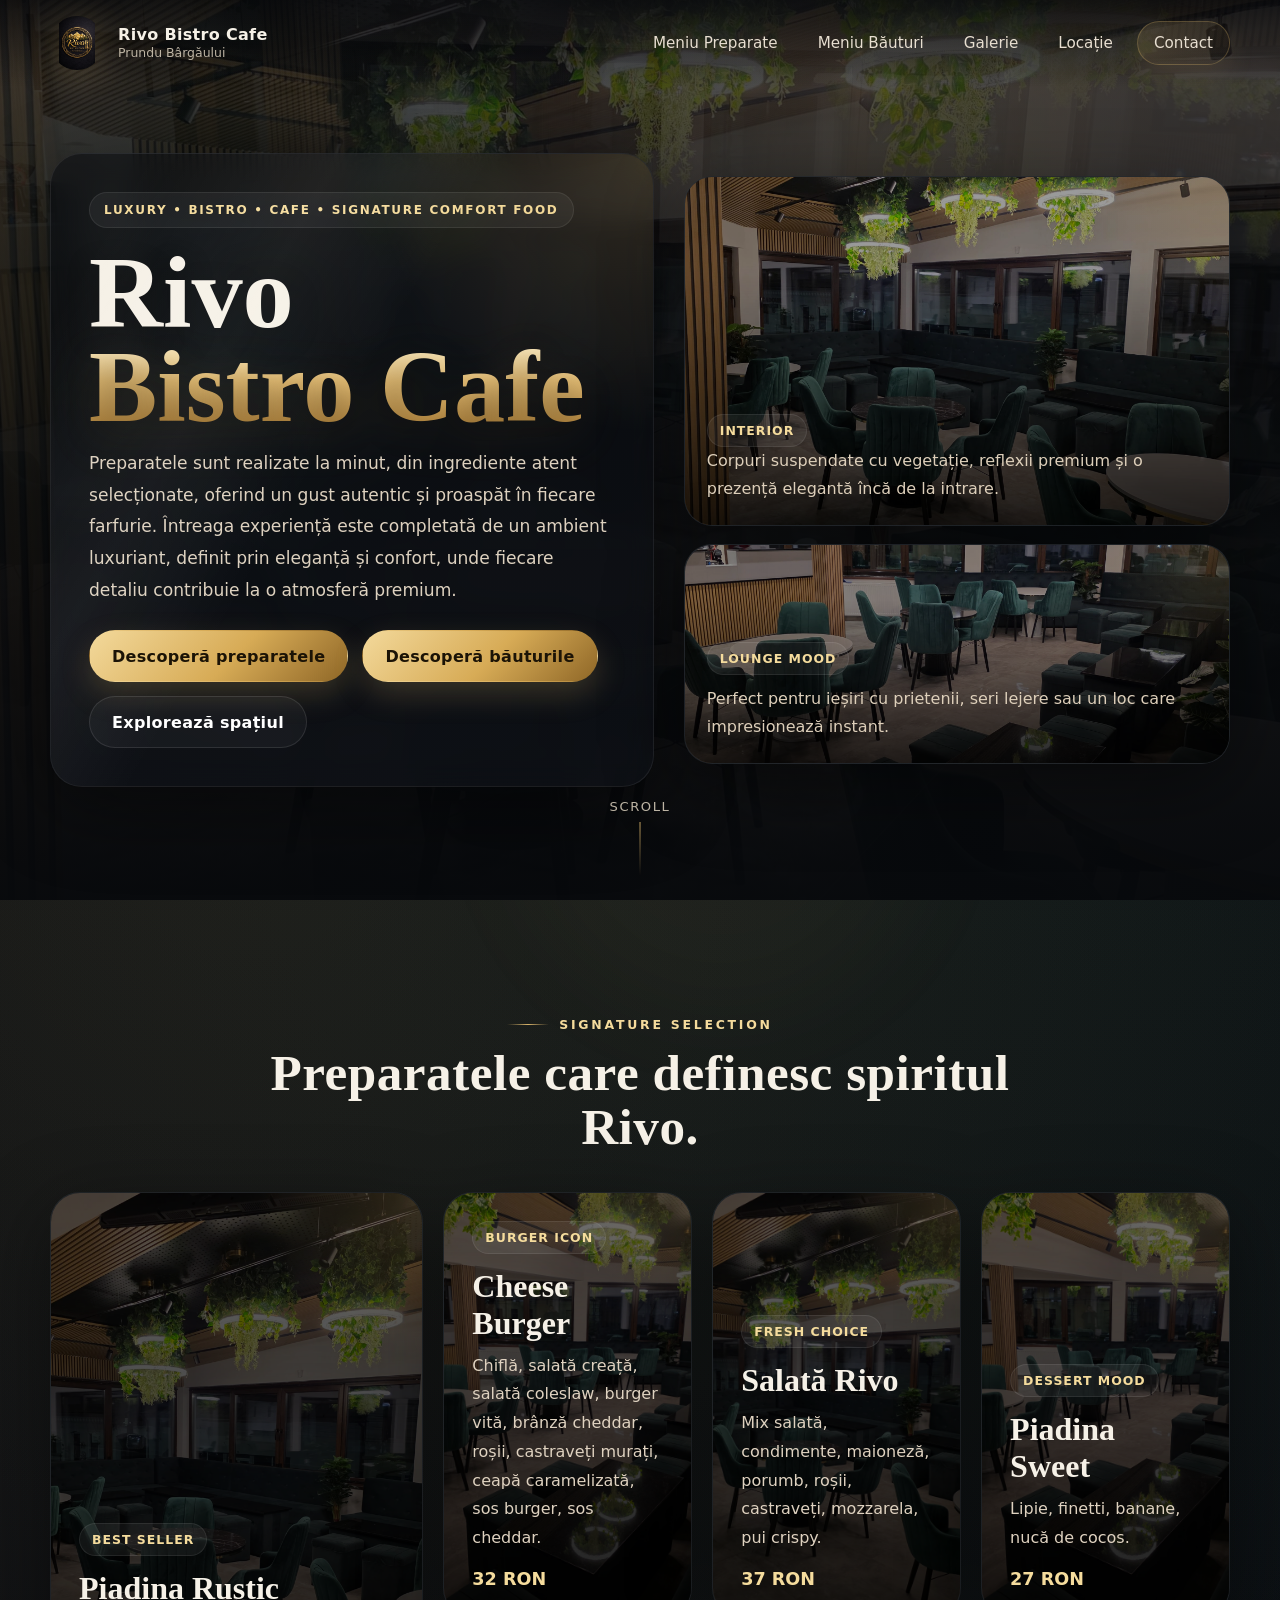
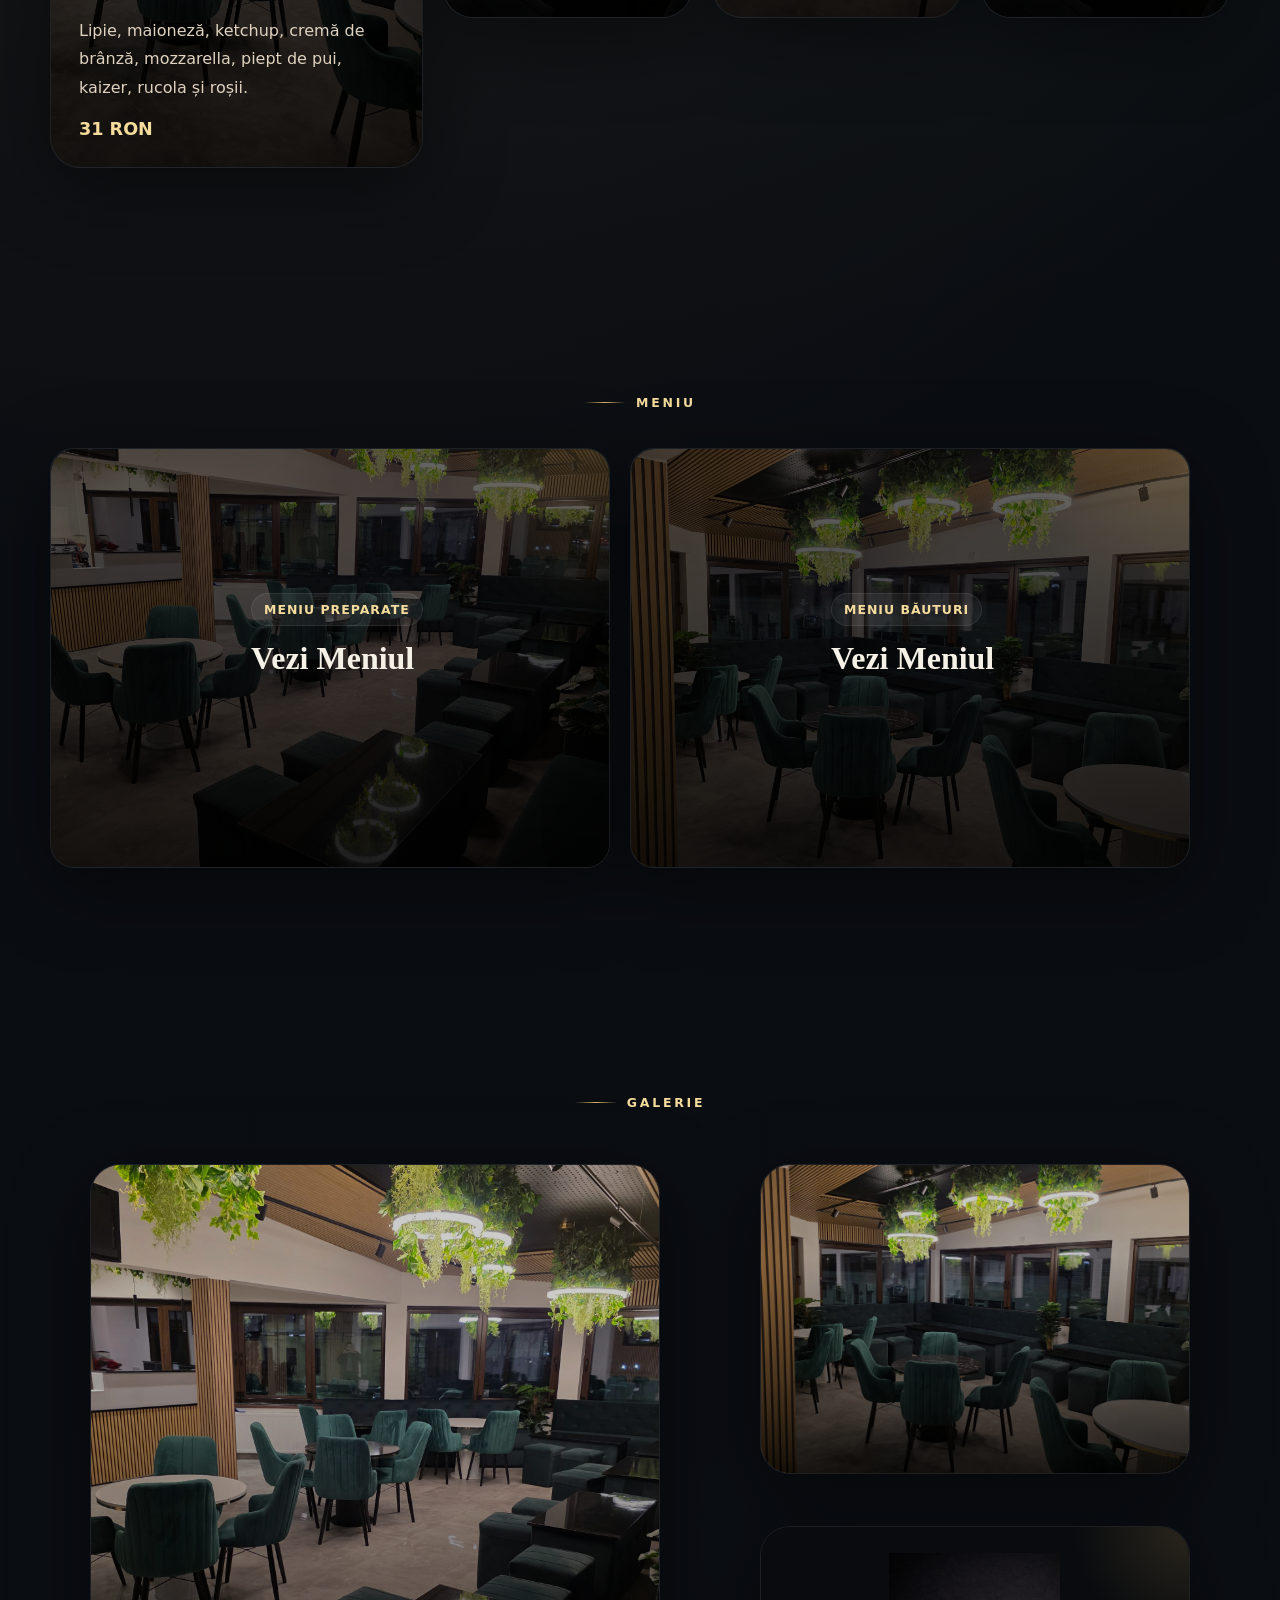
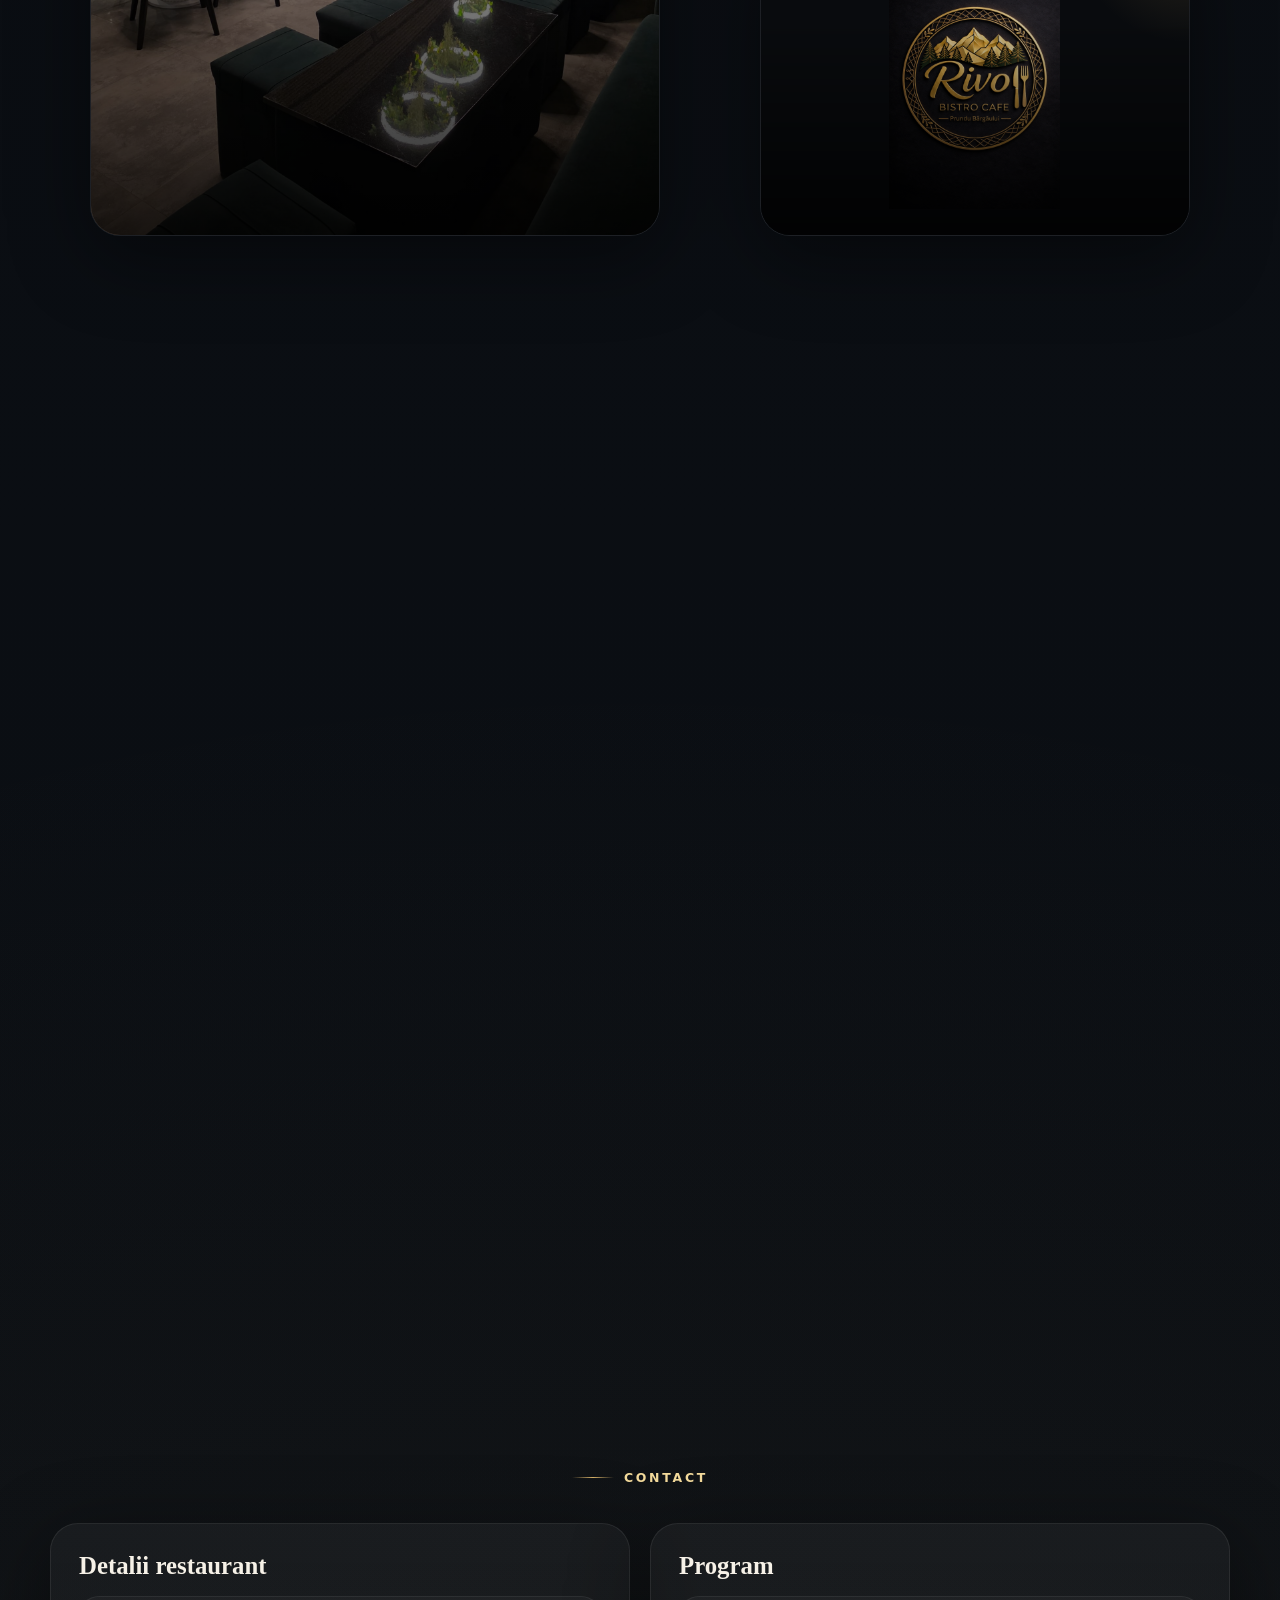
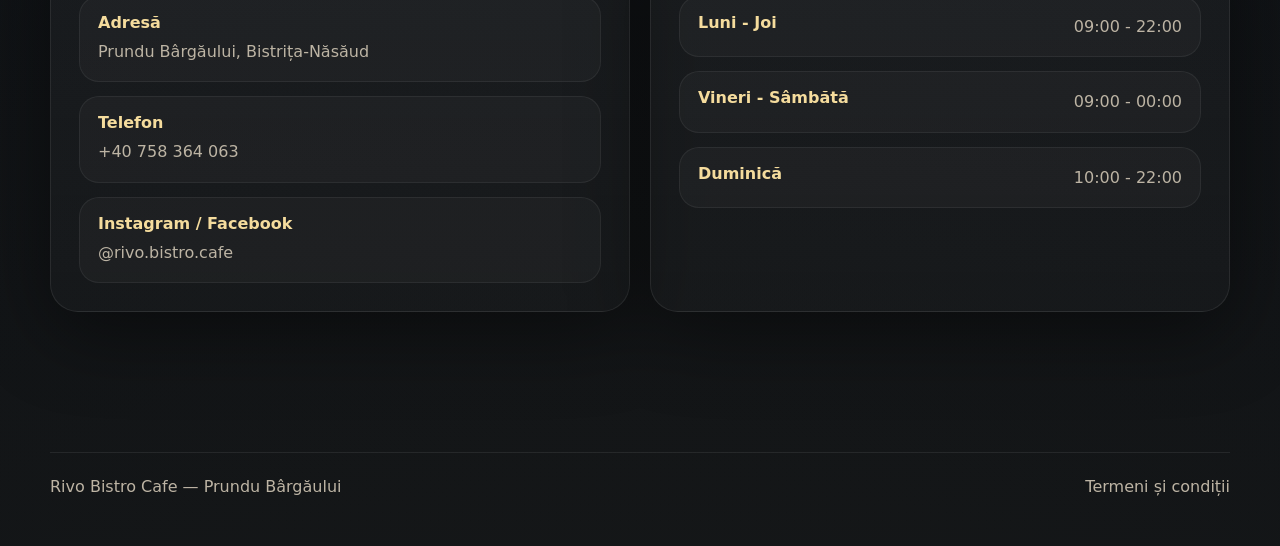
==== commit 0dd8adb6: "Add Location" ====
--- a/index.html
+++ b/index.html
@@ -41,7 +41,7 @@
         <a href="#food_menu">Meniu Preparate</a>
         <a href="#drinks_menu">Meniu Băuturi</a>
         <a href="#gallery">Galerie</a>
-        <a href="#panorama">360</a>
+        <a href="#locatie">Locație</a>
         <a href="#contact" class="cta">Contact</a>
       </nav>
     </div>
@@ -245,41 +245,27 @@
       </div>
     </section>
 
-    <section class="section" id="panorama">
-      <div class="container">
-        <div class="section-head reveal">
-          <span class="eyebrow">Tur 360 real</span>
-          <h2>Explorează Rivo din interior, într-un viewer panoramic premium.</h2>
-          <p>Turul este extras direct din arhiva ta și integrat în site, cu mișcare fluidă, auto-rotate și fullscreen.</p>
-        </div>
-
+    <section class="section" id="locatie">
+      <div class="container">
+        <div class="section-head reveal">
+          <span class="eyebrow">Locație</span>
+        </div>
+    
         <div class="rivo360-shell reveal">
           <div class="rivo360-top">
             <div class="rivo360-copy">
-              <strong>Rivo Immersive View</strong>
-              <span>3 puncte panoramice • drag pentru rotire • scroll pentru zoom</span>
-            </div>
-
-            <div class="rivo360-controls">
-              <button class="rivo360-scene active" data-scene="lounge" type="button">Lounge</button>
-              <button class="rivo360-scene" data-scene="main" type="button">Sala principală</button>
-              <button class="rivo360-scene" data-scene="entry" type="button">Intrare / Bar</button>
-              <button class="rivo360-mini active" id="toggleAutoRotate" type="button">Auto</button>
-              <button class="rivo360-mini" id="rivo360Fullscreen" type="button">Fullscreen</button>
-            </div>
-          </div>
-
-          <div class="rivo360-stage" id="rivo360Stage">
-            <div id="rivo360Canvas"></div>
-            <div class="rivo360-vignette"></div>
-            <div class="rivo360-shine"></div>
-
-            <div class="rivo360-loader show" id="rivo360Loader">
-              <div class="rivo360-loader-ring"></div>
-              <span>Se încarcă turul 360…</span>
-            </div>
-
-            <div class="rivo360-hint">Drag • Scroll • Tap • Fullscreen</div>
+              <strong>Locație</strong>
+              <span>Prundu Bârgăului</span>
+            </div>
+          </div>
+    
+          <div class="location-map" id="locatie">
+            <iframe
+              src="https://www.google.com/maps/embed?pb=!4v1774958341514!6m8!1m7!1snd-6VfwnU9YTR5gqa77gPQ!2m2!1d47.21958623127713!2d24.73845602491926!3f338.7785440071168!4f3.9337421620003994!5f0.7820865974627469"
+              allowfullscreen=""
+              loading="lazy"
+              referrerpolicy="no-referrer-when-downgrade">
+            </iframe>
           </div>
         </div>
       </div>
--- a/style.css
+++ b/style.css
@@ -940,3 +940,16 @@
   left: 200px;
   z-index: 2;
 }
+.location-map {
+  position: relative;
+  height: 620px;
+  overflow: hidden;
+  border-radius: 0 0 34px 34px;
+}
+
+.location-map iframe {
+  width: 100%;
+  height: 100%;
+  border: 0;
+  display: block;
+}
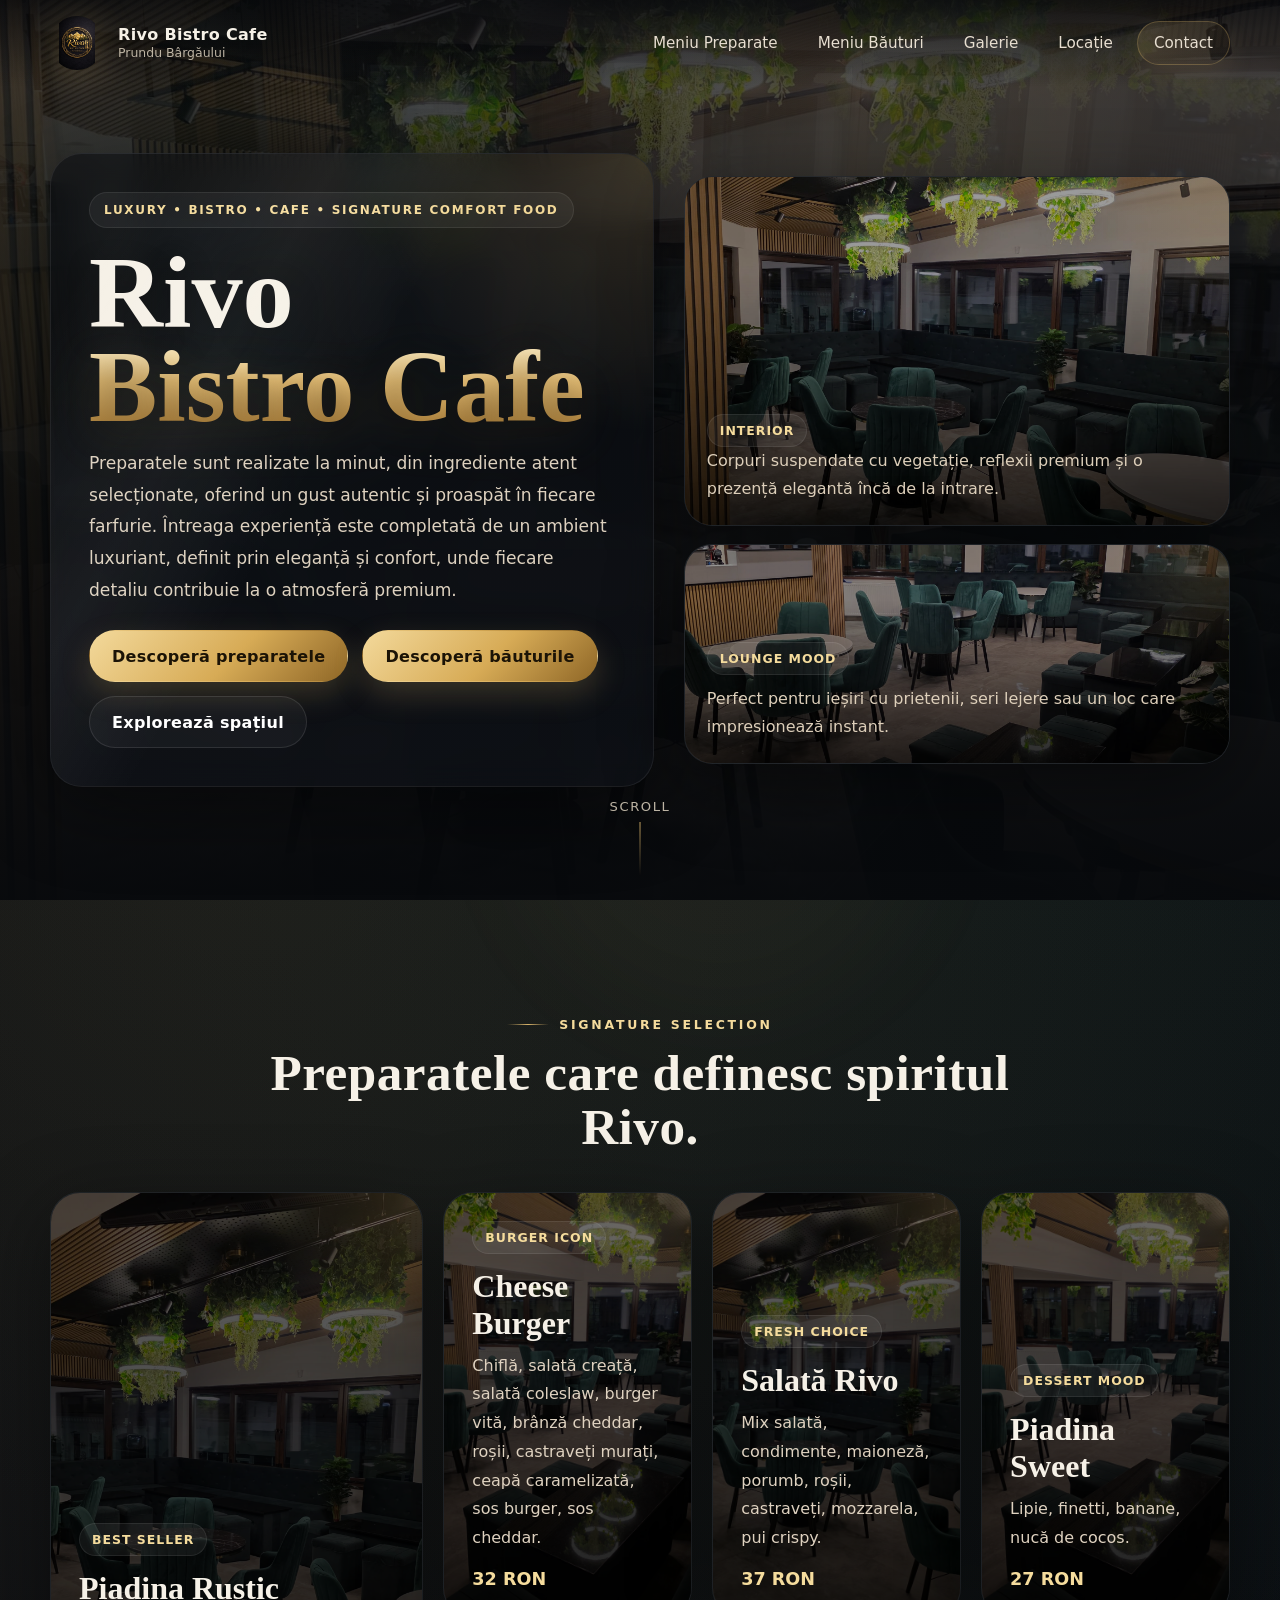
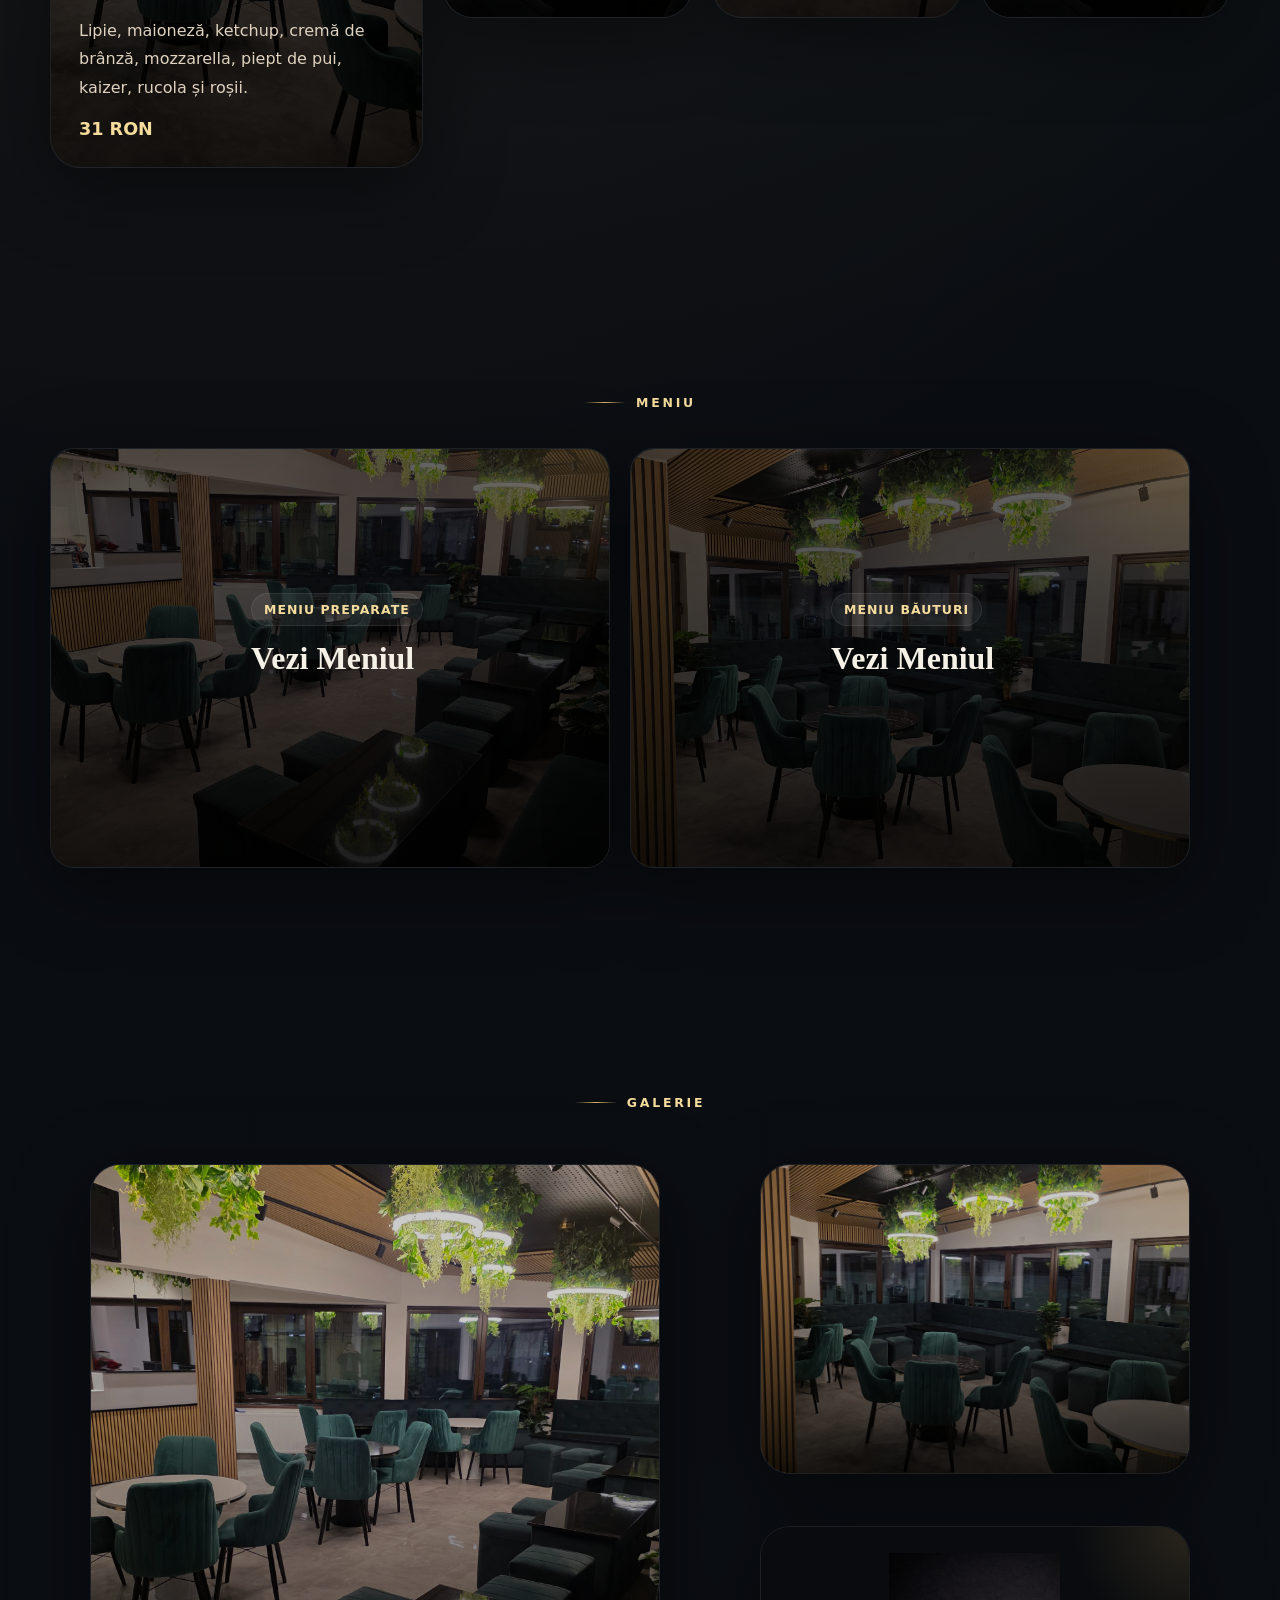
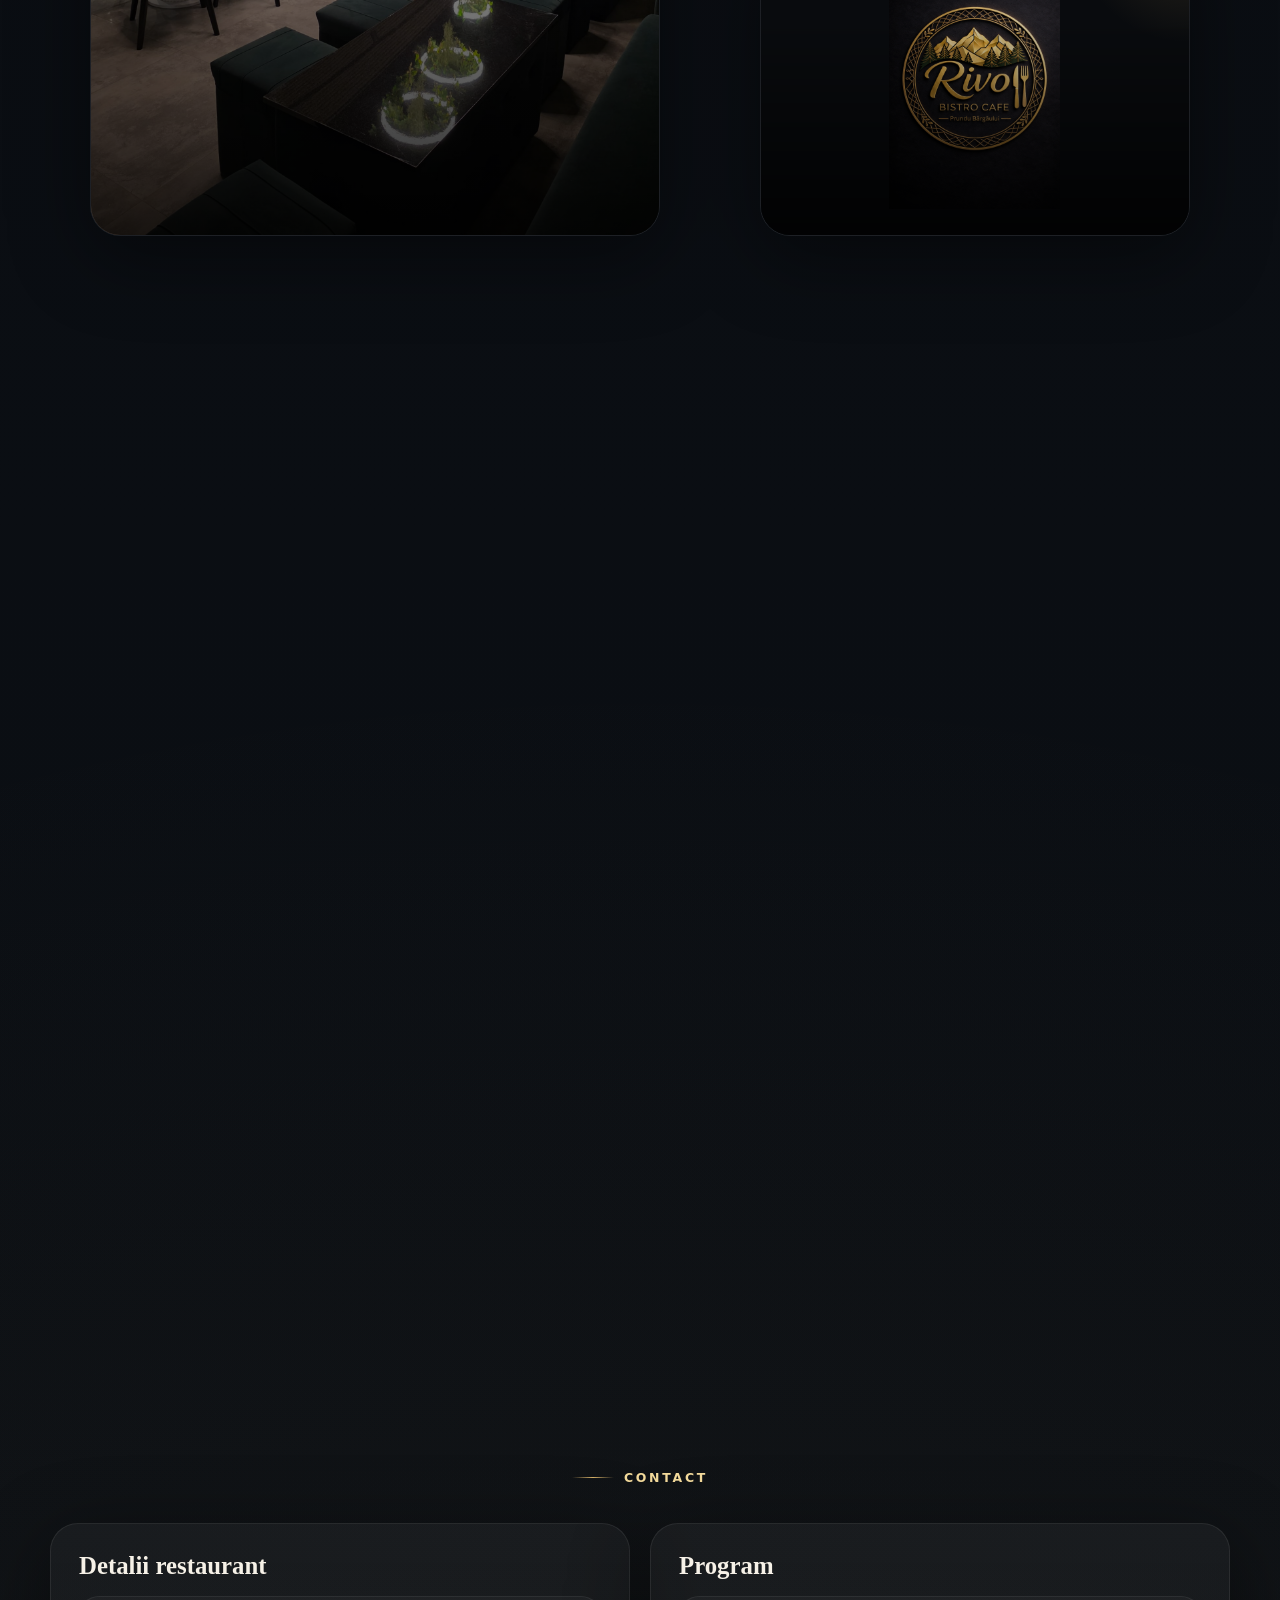
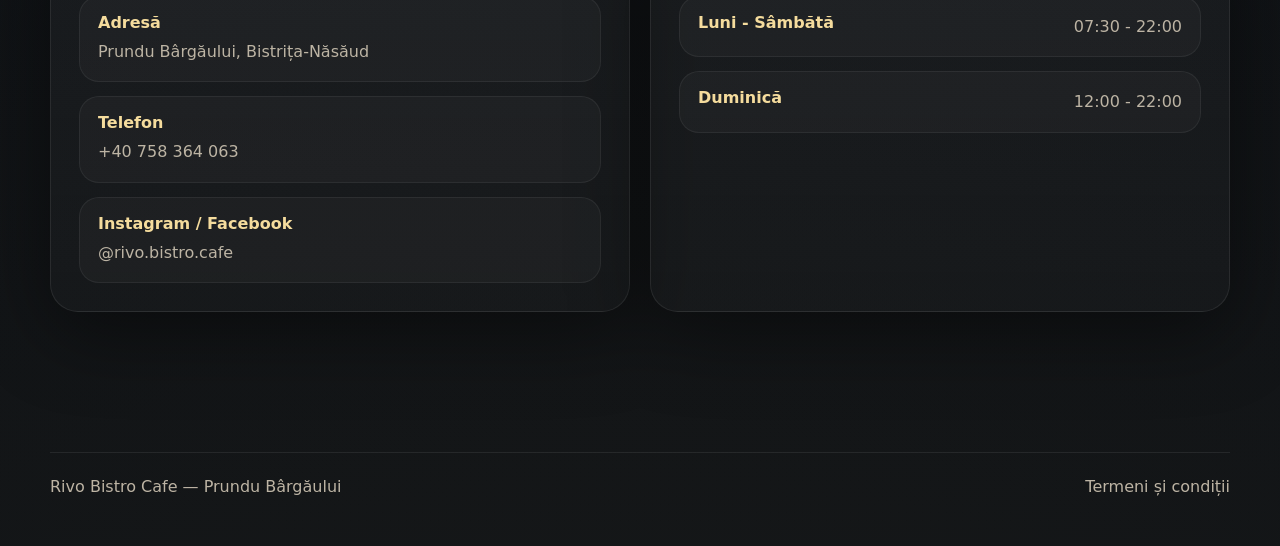
==== commit 870c8423: "Program" ====
--- a/index.html
+++ b/index.html
@@ -102,38 +102,6 @@
       </div>
     </section>
 
-    <!-- <section class="section" id="concept">
-      <div class="container">
-        <div class="section-head reveal">
-          <span class="eyebrow">Atmosferă</span>
-          <h2>Lux discret, identitate puternică, senzație de lounge modern.</h2>
-          <p>
-            Rivo nu este doar un loc în care vii să mănânci. Este un decor cu personalitate: logo aurit, texturi mate,
-            accente calde, verde sofisticat și o compoziție care face spațiul să pară exclusivist și memorabil.
-          </p>
-        </div>
-
-        <div class="grid-3">
-          <article class="glass reveal tilt">
-            <div class="index">01</div>
-            <h3>Identitate premium</h3>
-            <p>Semnătura vizuală aurie și montană transmite rafinament, căldură și memorabilitate.</p>
-          </article>
-
-          <article class="glass reveal tilt">
-            <div class="index">02</div>
-            <h3>Interior instagramabil</h3>
-          </article>
-
-          <article class="glass reveal tilt">
-            <div class="index">03</div>
-            <h3>Gust direct și modern</h3>
-            <p>Preparatele sunt populare, clare, bine construite și perfect aliniate unui brand urban-premium.</p>
-          </article>
-        </div>
-      </div>
-    </section> -->
-
     <section class="section" id="signature">
       <div class="container">
         <div class="section-head reveal">
@@ -300,13 +268,10 @@
             <h3>Program</h3>
             <div class="contact-list">
               <div class="contact-row">
-                <div class="hours"><strong>Luni - Joi</strong><span>09:00 - 22:00</span></div>
-              </div>
-              <div class="contact-row">
-                <div class="hours"><strong>Vineri - Sâmbătă</strong><span>09:00 - 00:00</span></div>
-              </div>
-              <div class="contact-row">
-                <div class="hours"><strong>Duminică</strong><span>10:00 - 22:00</span></div>
+                <div class="hours"><strong>Luni - Sâmbătă</strong><span>07:30 - 22:00</span></div>
+              </div>
+              <div class="contact-row">
+                <div class="hours"><strong>Duminică</strong><span>12:00 - 22:00</span></div>
               </div>
             </div>
           </div>
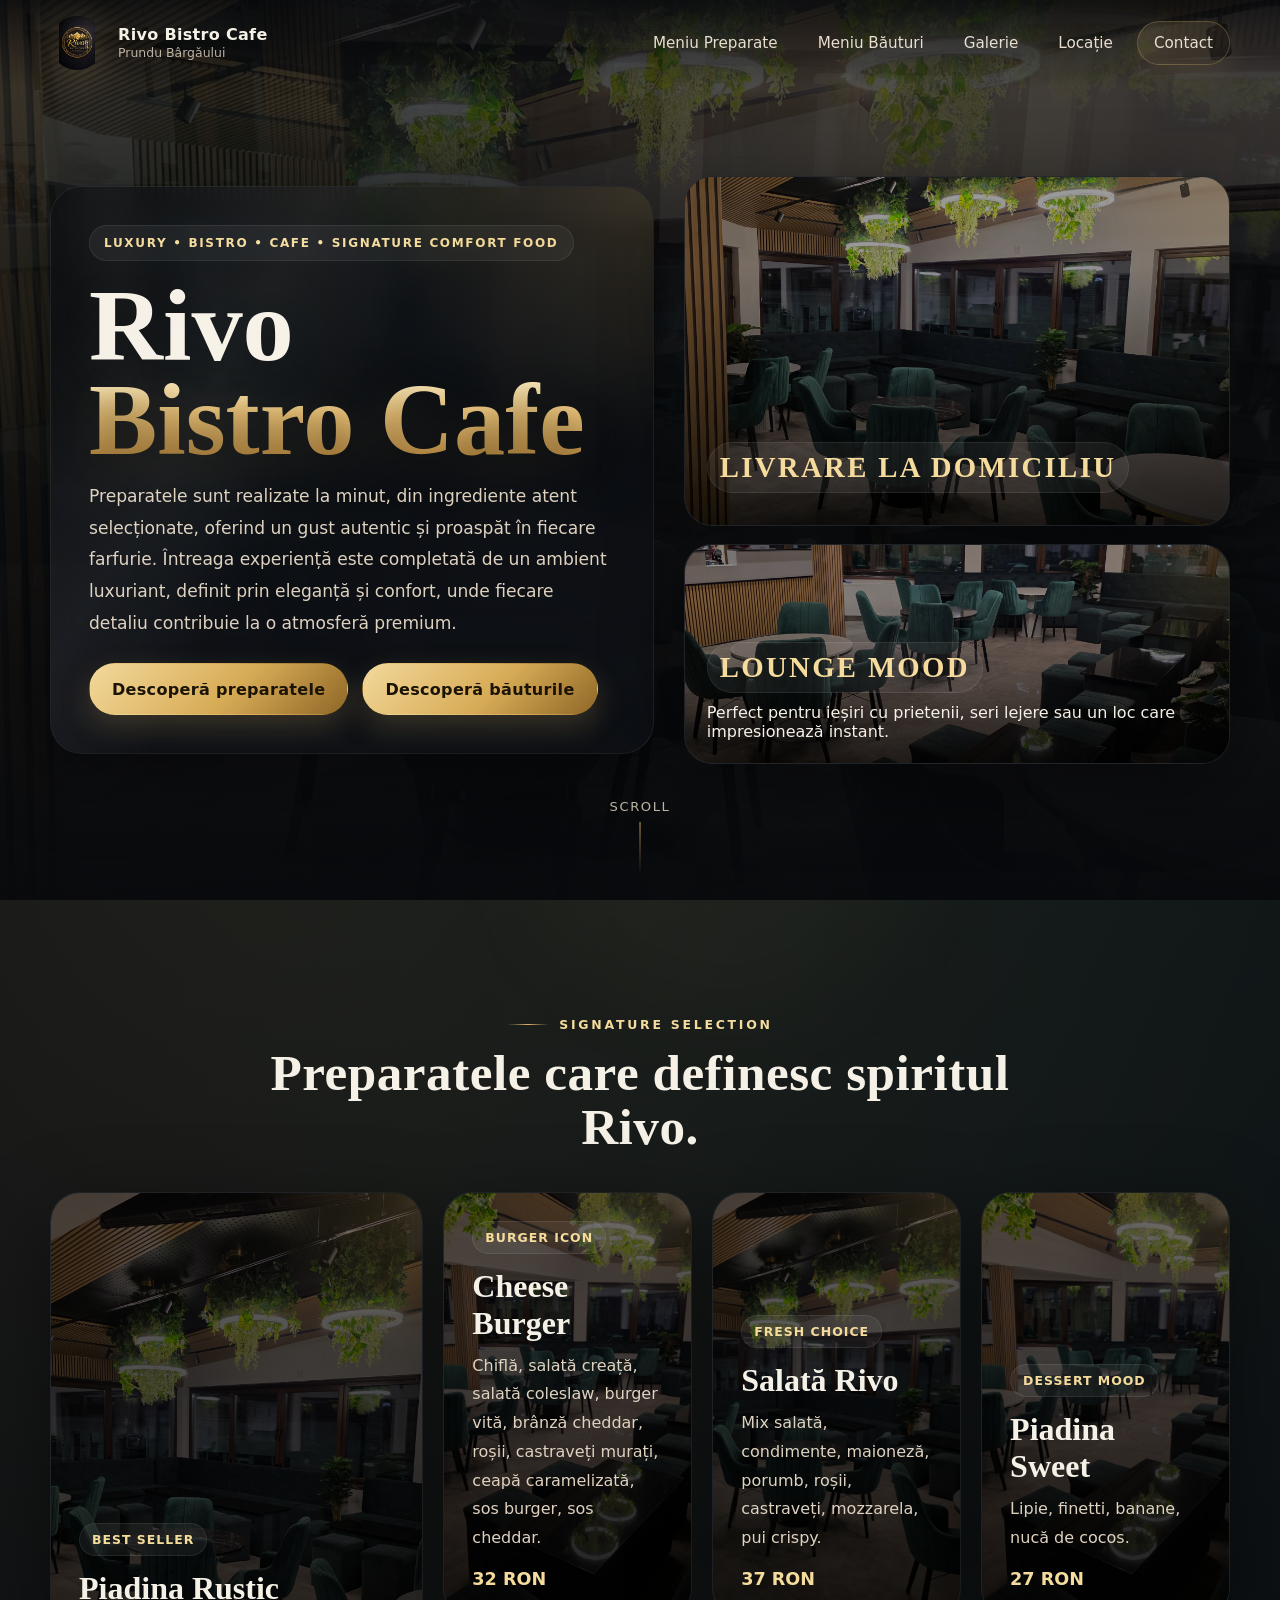
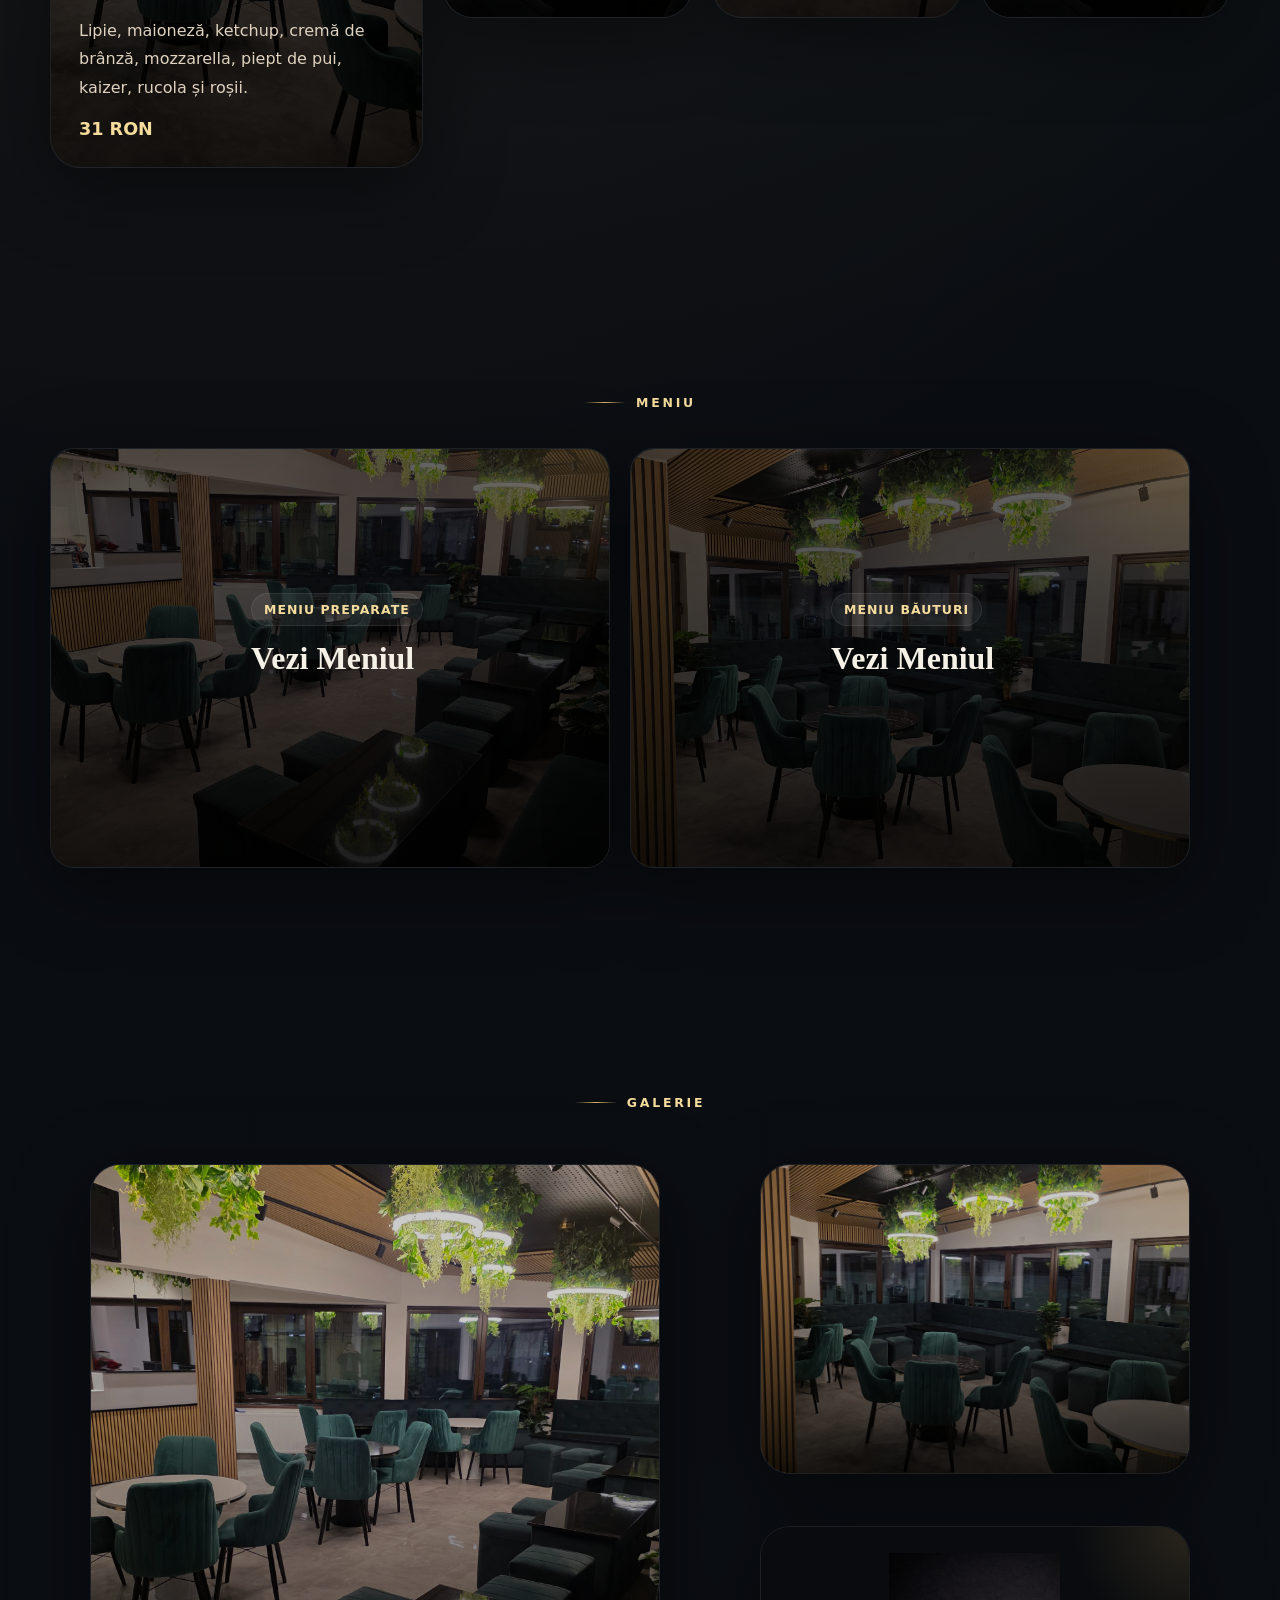
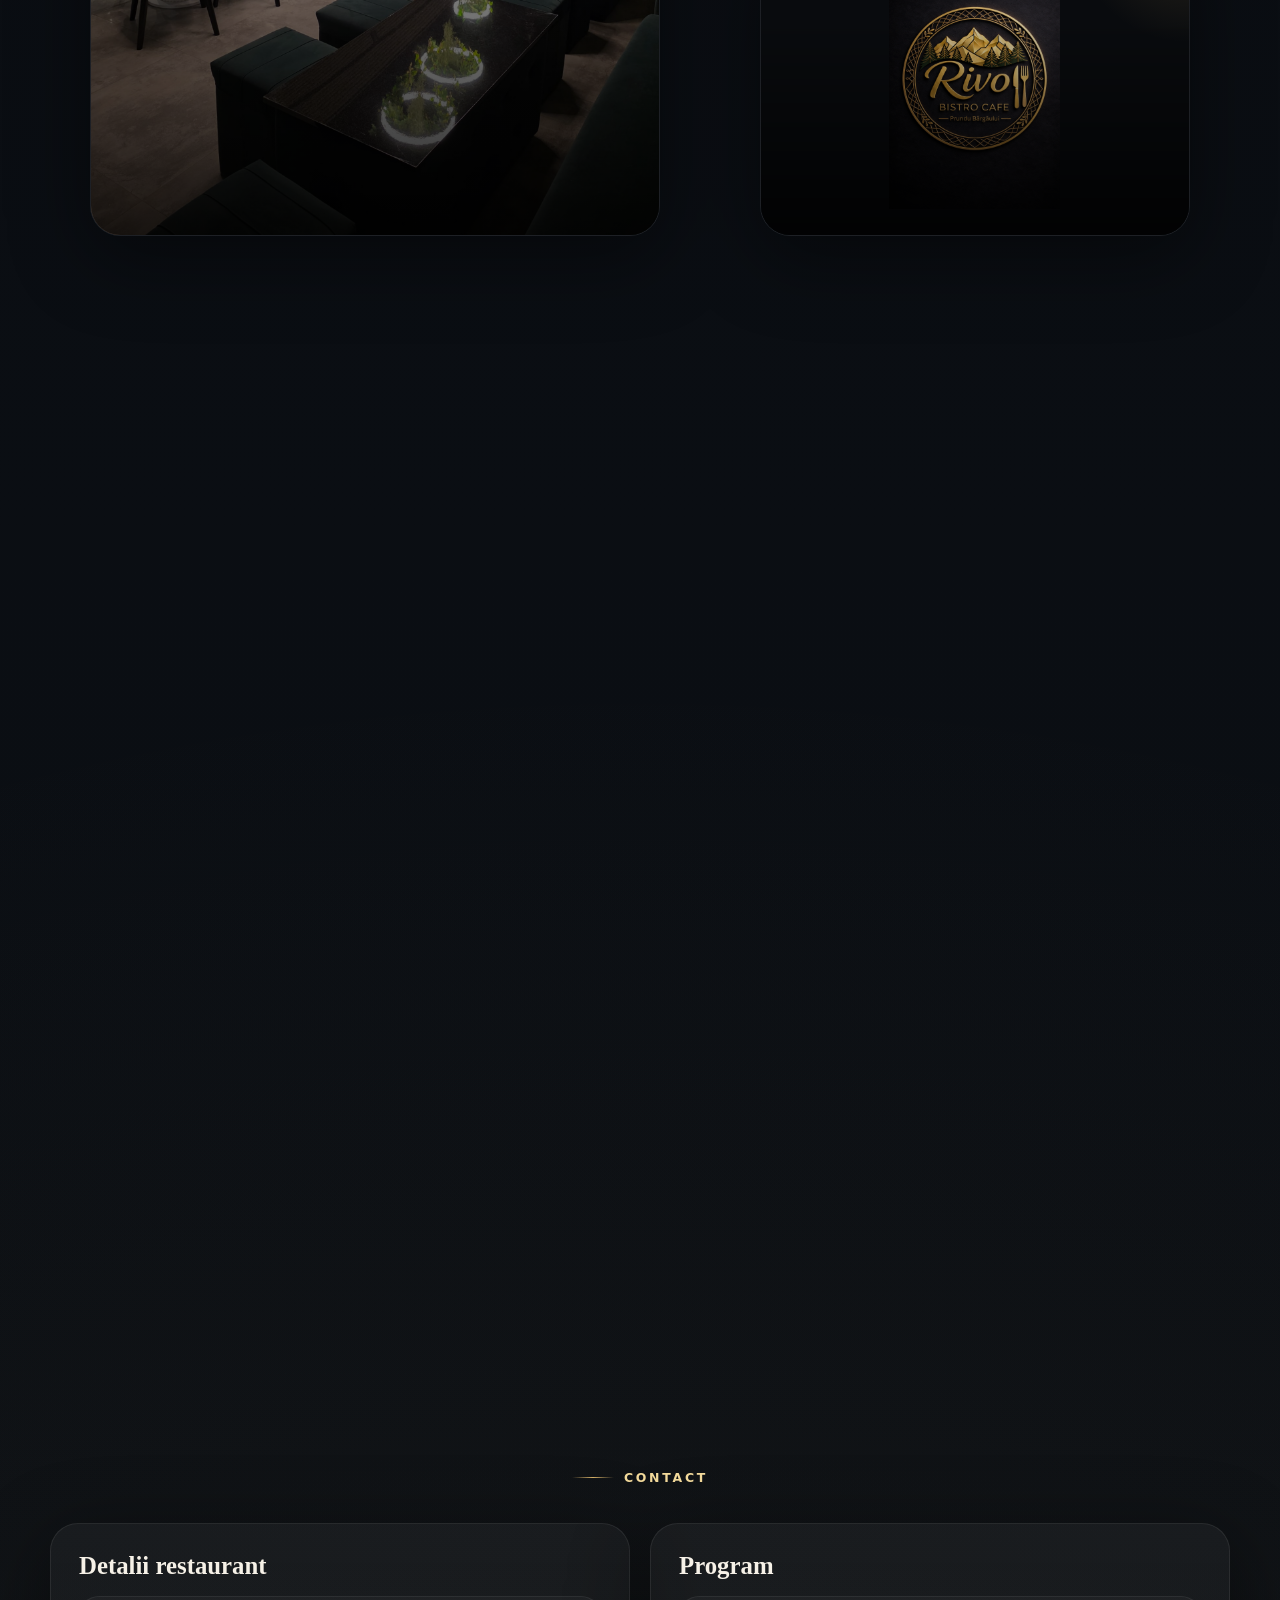
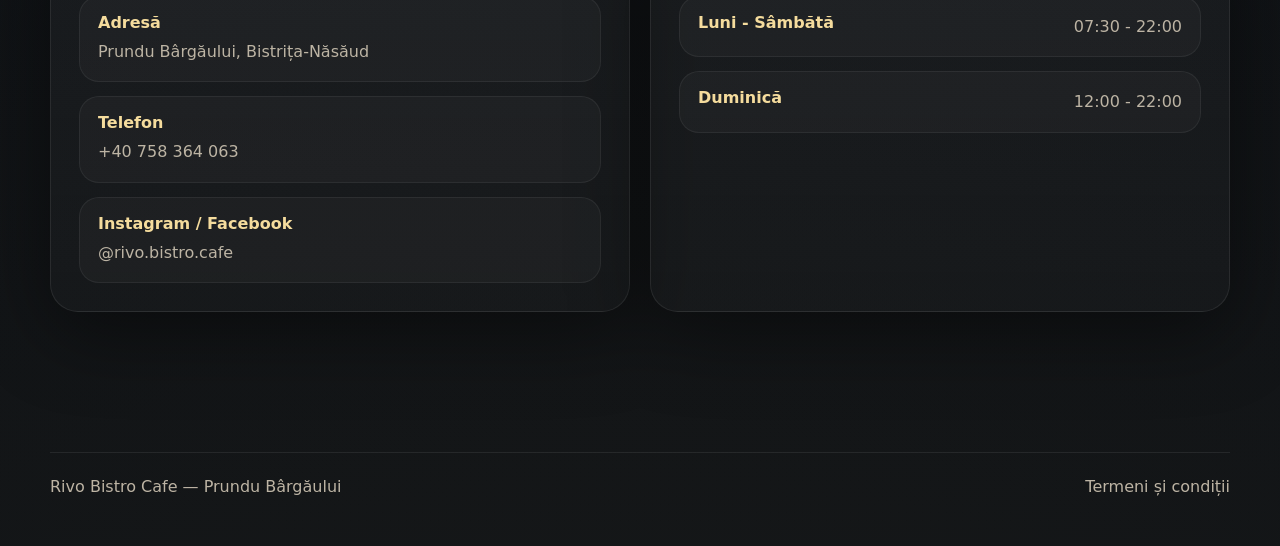
==== commit eef56707: "Changes" ====
--- a/index.html
+++ b/index.html
@@ -68,9 +68,8 @@
           </p>
 
           <div class="hero-actions">
-            <a href="#food_menu" class="btn btn-gold">Descoperă preparatele</a>
-            <a href="#drinks_menu" class="btn btn-gold">Descoperă băuturile</a>
-            <a href="#panorama" class="btn btn-ghost">Explorează spațiul</a>
+            <a href="food-menu.html" class="btn btn-gold">Descoperă preparatele</a>
+            <a href="drinks-menu.html" class="btn btn-gold">Descoperă băuturile</a>
           </div>
 
         </div>
@@ -79,18 +78,15 @@
           <div class="floating-panel large tilt">
             <img src="Restaurant2.jpeg" alt="Interior principal Rivo" />
             <div class="panel-copy">
-              <h3></h3>
-              <span class="tag">Interior</span>
-              <p>Corpuri suspendate cu vegetație, reflexii premium și o prezență elegantă încă de la intrare.</p>
+              <h3 class="tag">Livrare la domiciliu</h3>
             </div>
           </div>
 
           <div class="floating-panel tilt">
             <img src="Restaurant1.jpeg" alt="Zona lounge Rivo" />
             <div class="panel-copy">
-              <span class="tag">Lounge mood</span>
-              <h3></h3>
-              <p>Perfect pentru ieșiri cu prietenii, seri lejere sau un loc care impresionează instant.</p>
+              <h3 class="tag">Lounge mood</h3>
+              <span>Perfect pentru ieșiri cu prietenii, seri lejere sau un loc care impresionează instant.</span>
             </div>
           </div>
         </div>
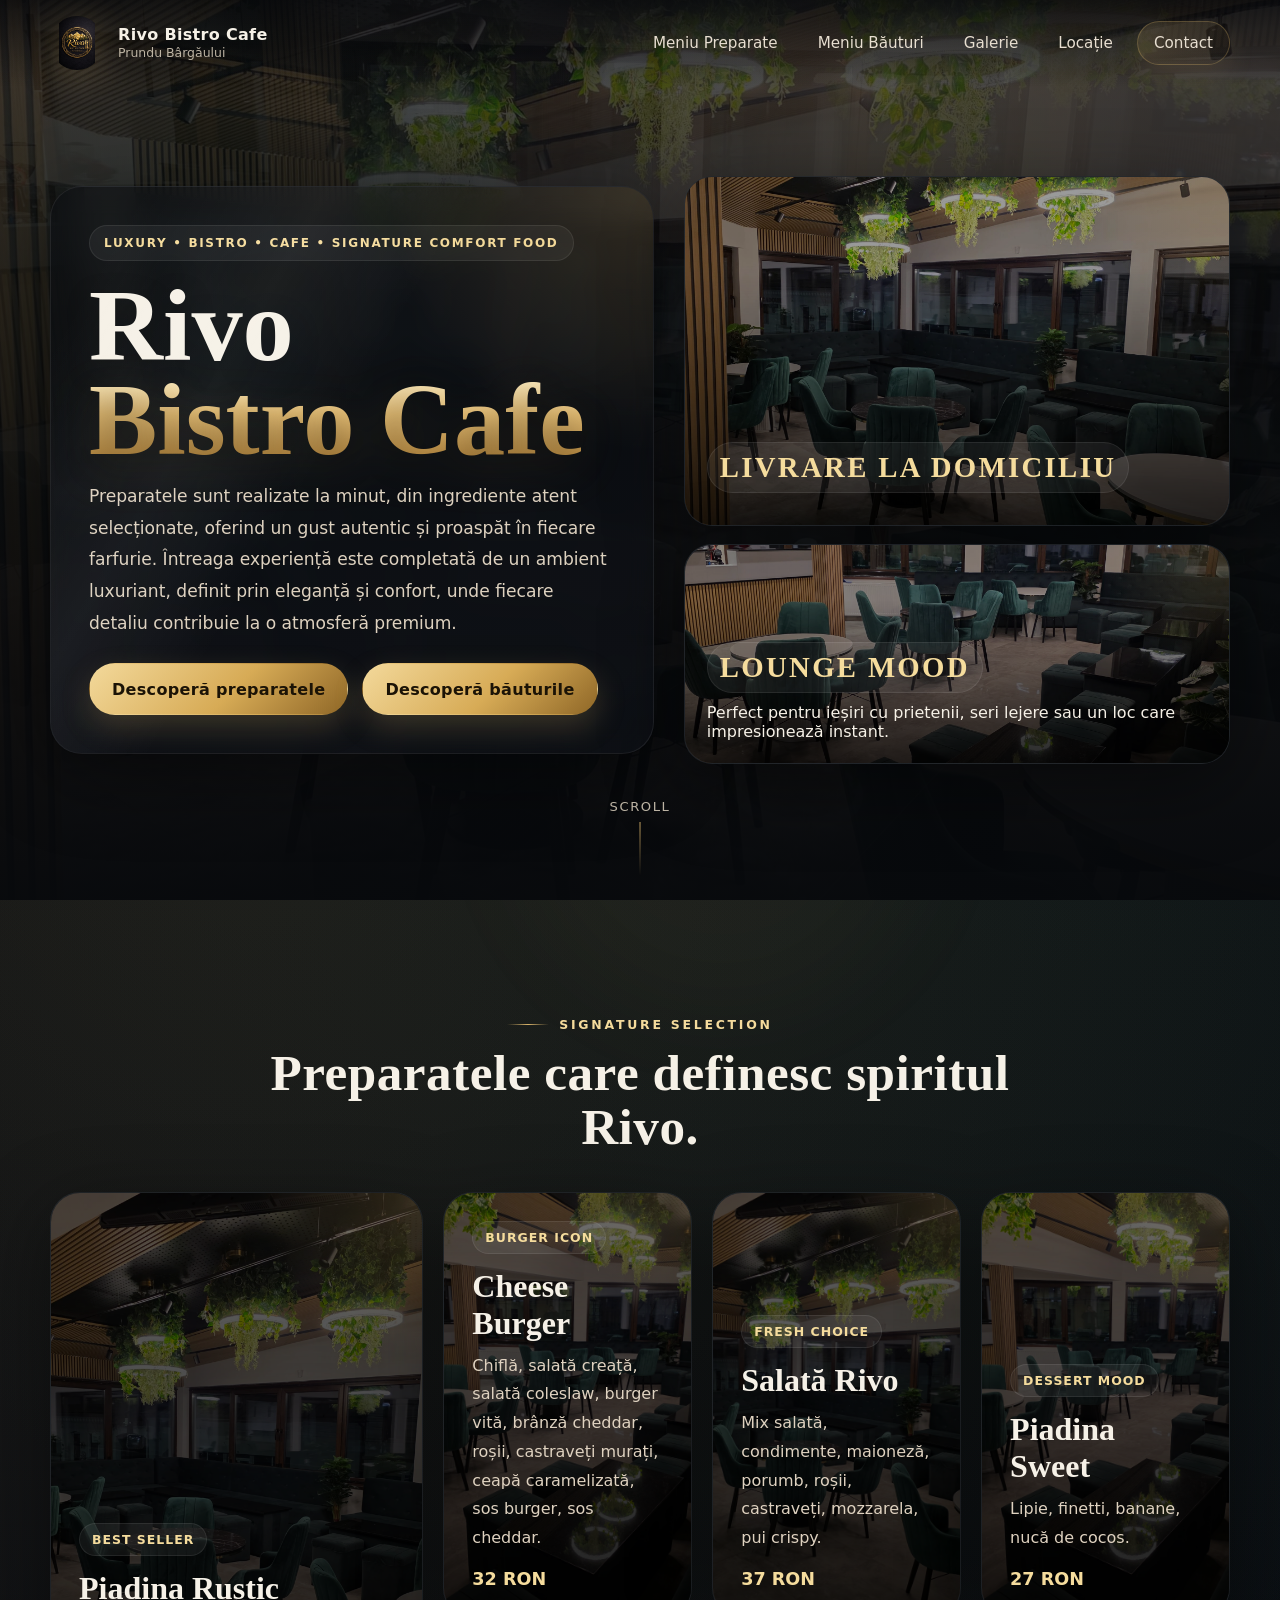
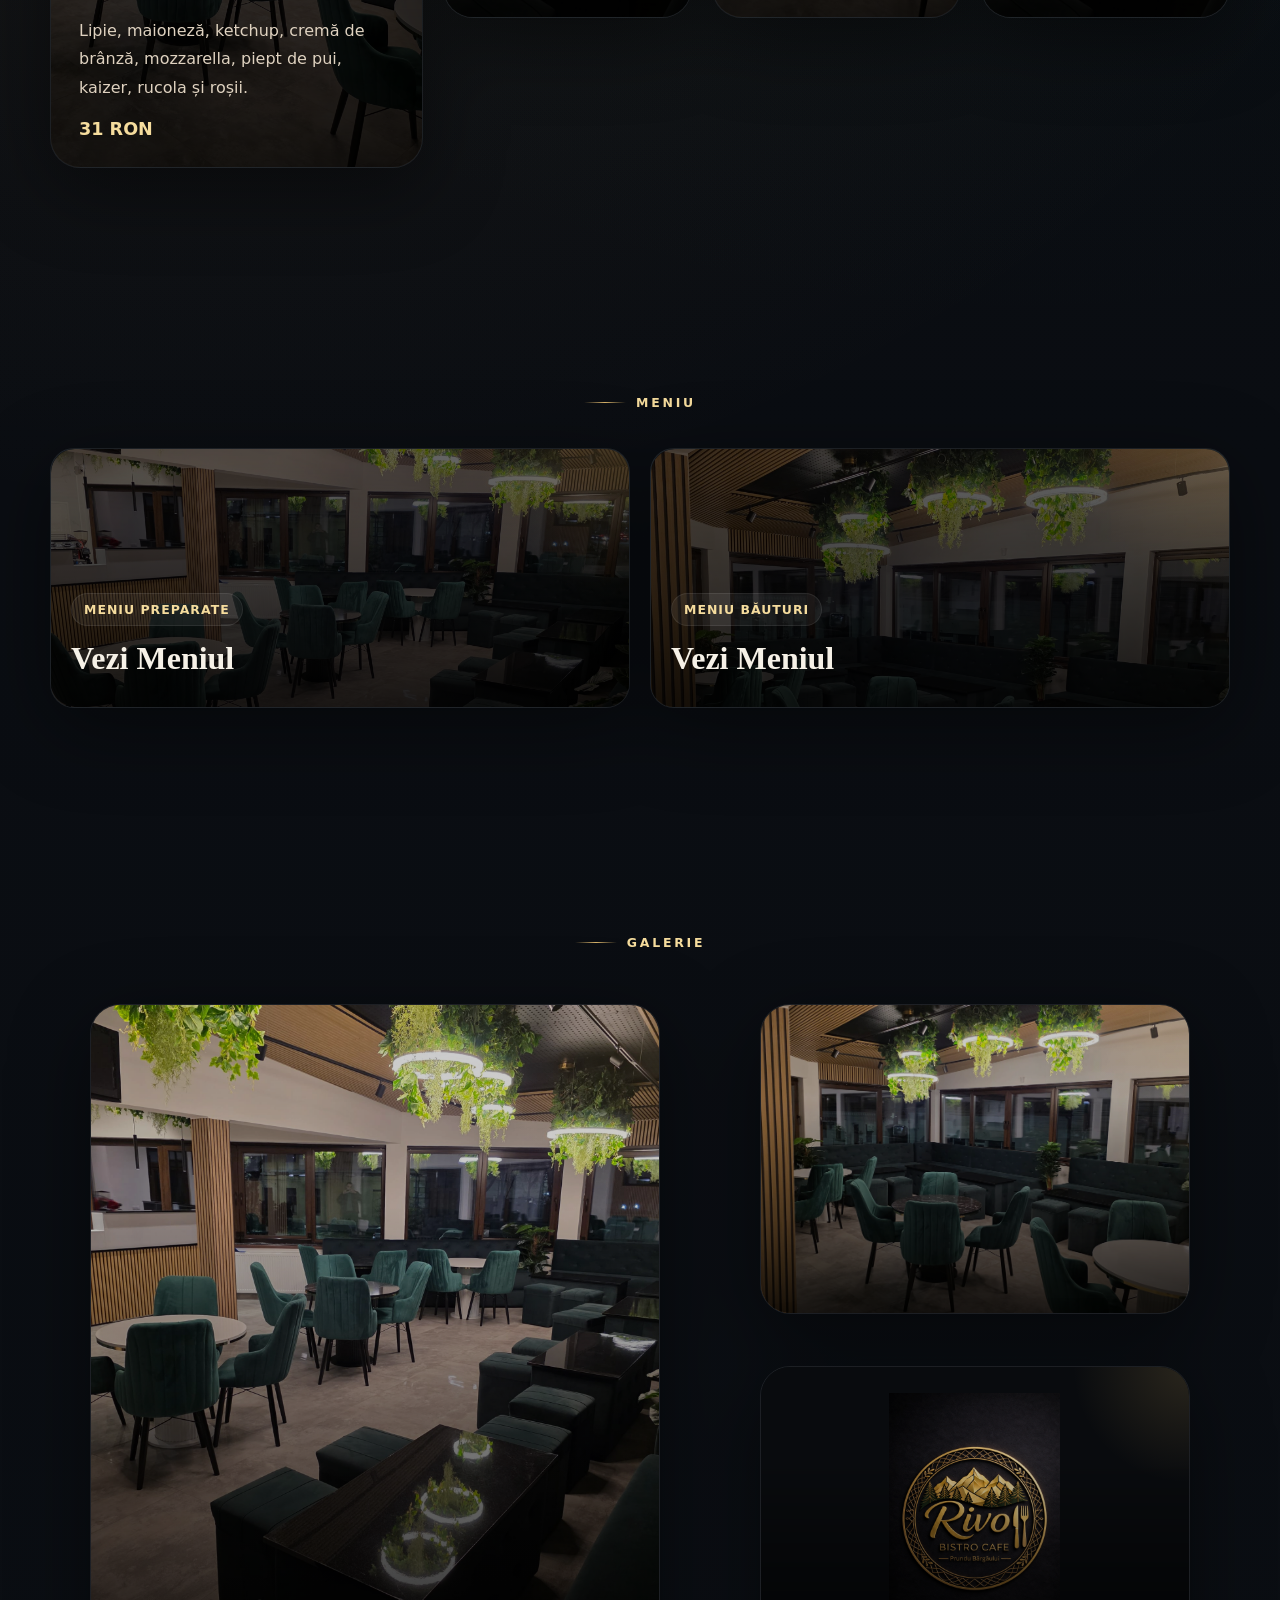
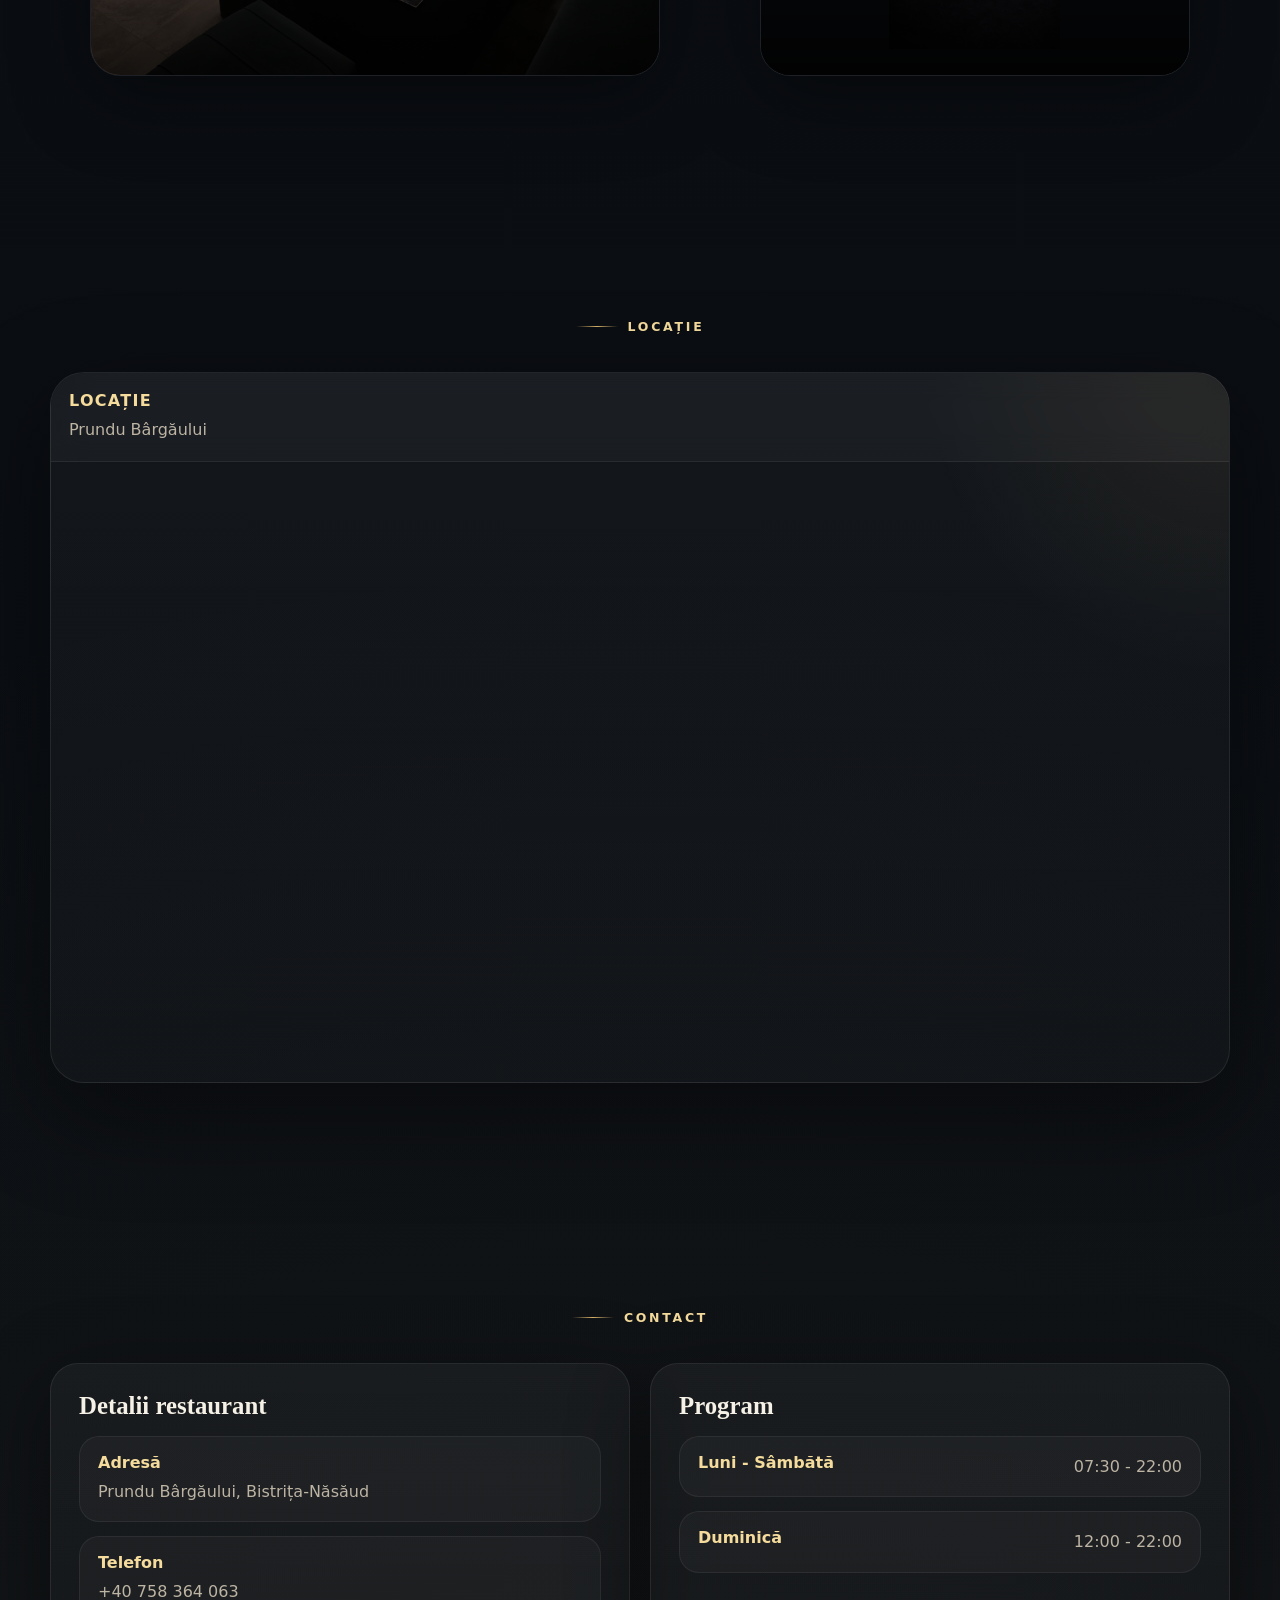
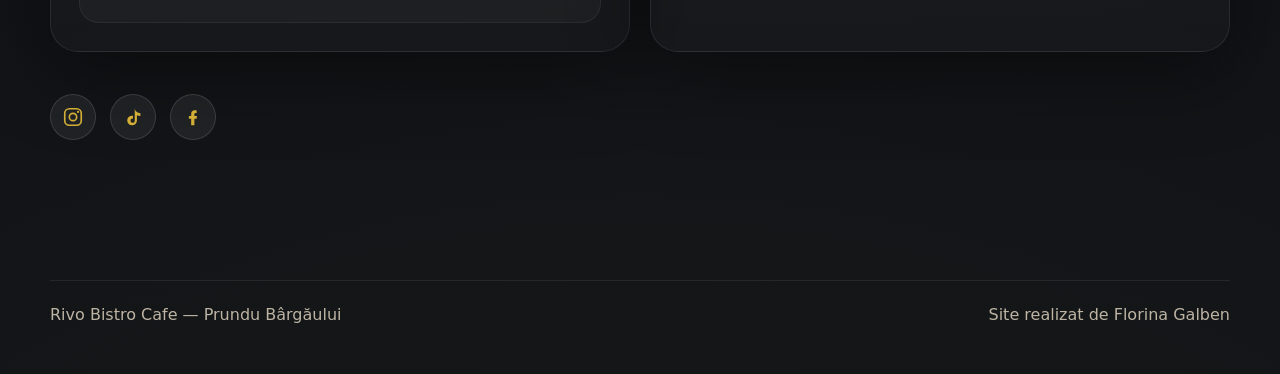
==== commit 097af3c4: "Hamburger menu for drinks and food Add social media" ====
--- a/index.html
+++ b/index.html
@@ -253,10 +253,6 @@
                 <strong>Telefon</strong>
                 <span>+40 758 364 063</span>
               </div>
-              <div class="contact-row">
-                <strong>Instagram / Facebook</strong>
-                <span>@rivo.bistro.cafe</span>
-              </div>
             </div>
           </div>
 
@@ -271,6 +267,28 @@
               </div>
             </div>
           </div>
+          <div class="social-icons">
+            <a href="https://instagram.com/rivo.bistro.cafhttps://www.instagram.com/rivobistrocafe2026?igsh=MmU5bHZrdW9rcmtie" target="_blank" aria-label="Instagram">
+              <svg viewBox="0 0 24 24" aria-hidden="true">
+                <rect x="3" y="3" width="18" height="18" rx="5" ry="5"></rect>
+                <circle cx="12" cy="12" r="4"></circle>
+                <circle cx="17.5" cy="6.5" r="1.2" class="fill"></circle>
+              </svg>
+            </a>
+          
+            <a href="https://www.tiktok.com/@rivo.bistro.cafe?_r=1&_t=ZN-95FdZ9rjONT" target="_blank" aria-label="TikTok">
+              <svg viewBox="0 0 24 24" aria-hidden="true">
+                <path d="M14 3c.3 1.8 1.4 3.2 3.1 4.1 1 .5 2 .8 3 .8v3.1c-1.3 0-2.6-.3-3.8-.9v5.7a5.3 5.3 0 1 1-5.3-5.3c.3 0 .7 0 1 .1v3.2a2.3 2.3 0 1 0 1.9 2.2V3h3.1z"></path>
+              </svg>
+            </a>
+          
+            <a href="https://www.facebook.com/share/1CgN3j1oTd/?mibextid=wwXIfr" target="_blank" aria-label="Facebook">
+              <svg viewBox="0 0 24 24" aria-hidden="true">
+                <path d="M13.5 21v-7h2.4l.4-3h-2.8V9.1c0-.9.2-1.6 1.5-1.6H16V4.8c-.3 0-1.2-.1-2.2-.1-2.2 0-3.8 1.3-3.8 4V11H7.5v3H10v7h3.5z"></path>
+              </svg>
+            </a>
+          </div>
+          
         </div>
       </div>
     </section>
@@ -279,9 +297,7 @@
   <footer>
     <div class="container">
       <span>Rivo Bistro Cafe — Prundu Bârgăului</span>
-      <a href="terms.html">
-        <span>Termeni și condiții</span>
-      </a>
+      <span>Site realizat de <a href="https://www.instagram.com/florinagalben?igsh=MXRldHI4Ync1M3U5NQ%3D%3D&utm_source=qr">Florina Galben</a></span>
     </div>
   </footer>
 
--- a/style.css
+++ b/style.css
@@ -18,6 +18,9 @@
 }
 
 *{box-sizing:border-box}
+html, body {
+  overflow-x: hidden;
+}
 html{scroll-behavior:smooth}
 body{
   margin:0;
@@ -506,7 +509,7 @@
 
 .menu-grid{
   display:grid;
-  grid-template-columns:repeat(3,1fr);
+  grid-template-columns:repeat(2,1fr);
   gap:20px;
 }
 .menu-card{
@@ -912,8 +915,8 @@
 
 .menu-grid .signature {
   position: relative;
-  width: 560px;
-  min-height: 420px;
+  width: 100%;
+  min-width: 0;
   overflow: hidden;
   border-radius: 24px;
 }
@@ -936,9 +939,35 @@
 
 .menu-grid .signature .copy {
   position: absolute;
-  bottom: 180px;
-  left: 200px;
+  left: 20px;
+  bottom: 20px;
+  right: 20px;
   z-index: 2;
+}
+@media (max-width: 760px) {
+  .menu-grid {
+    grid-template-columns: 1fr;
+    gap: 16px;
+  }
+
+  .menu-grid .signature img {
+    height: 220px;
+  }
+
+  .menu-grid .signature .copy {
+    left: 16px;
+    right: 16px;
+    bottom: 16px;
+  }
+
+  .menu-grid .signature h3 {
+    font-size: 1.8rem;
+    margin: 10px 0 0;
+  }
+
+  .menu-grid .signature .tag {
+    font-size: 0.72rem;
+  }
 }
 .location-map {
   position: relative;
@@ -952,4 +981,70 @@
   height: 100%;
   border: 0;
   display: block;
+}
+img,
+iframe,
+video {
+  max-width: 100%;
+  display: block;
+}
+.container {
+  width: min(1180px, calc(100vw - 32px));
+  margin: 0 auto;
+}
+.container {
+  width: min(1180px, calc(100% - 32px));
+  margin: 0 auto;
+}
+.location-map {
+  width: 100%;
+  overflow: hidden;
+}
+
+.location-map iframe {
+  width: 100%;
+  height: 100%;
+  border: 0;
+  display: block;
+}
+
+.social-icons {
+  display: flex;
+  gap: 14px;
+  margin-top: 22px;
+  align-items: center;
+}
+
+.social-icons a {
+  width: 46px;
+  height: 46px;
+  display: flex;
+  align-items: center;
+  justify-content: center;
+  border-radius: 50%;
+  background: rgba(255,255,255,0.06);
+  border: 1px solid rgba(255,255,255,0.12);
+  transition: transform 0.25s ease, background 0.25s ease, border-color 0.25s ease;
+}
+
+.social-icons a:hover {
+  transform: translateY(-3px);
+  background: rgba(212, 175, 55, 0.14);
+  border-color: rgba(212, 175, 55, 0.45);
+}
+
+.social-icons svg {
+  width: 22px;
+  height: 22px;
+  stroke: #d4af37;
+  fill: none;
+  stroke-width: 1.8;
+  stroke-linecap: round;
+  stroke-linejoin: round;
+}
+
+.social-icons svg .fill,
+.social-icons svg path {
+  fill: #d4af37;
+  stroke: none;
 }
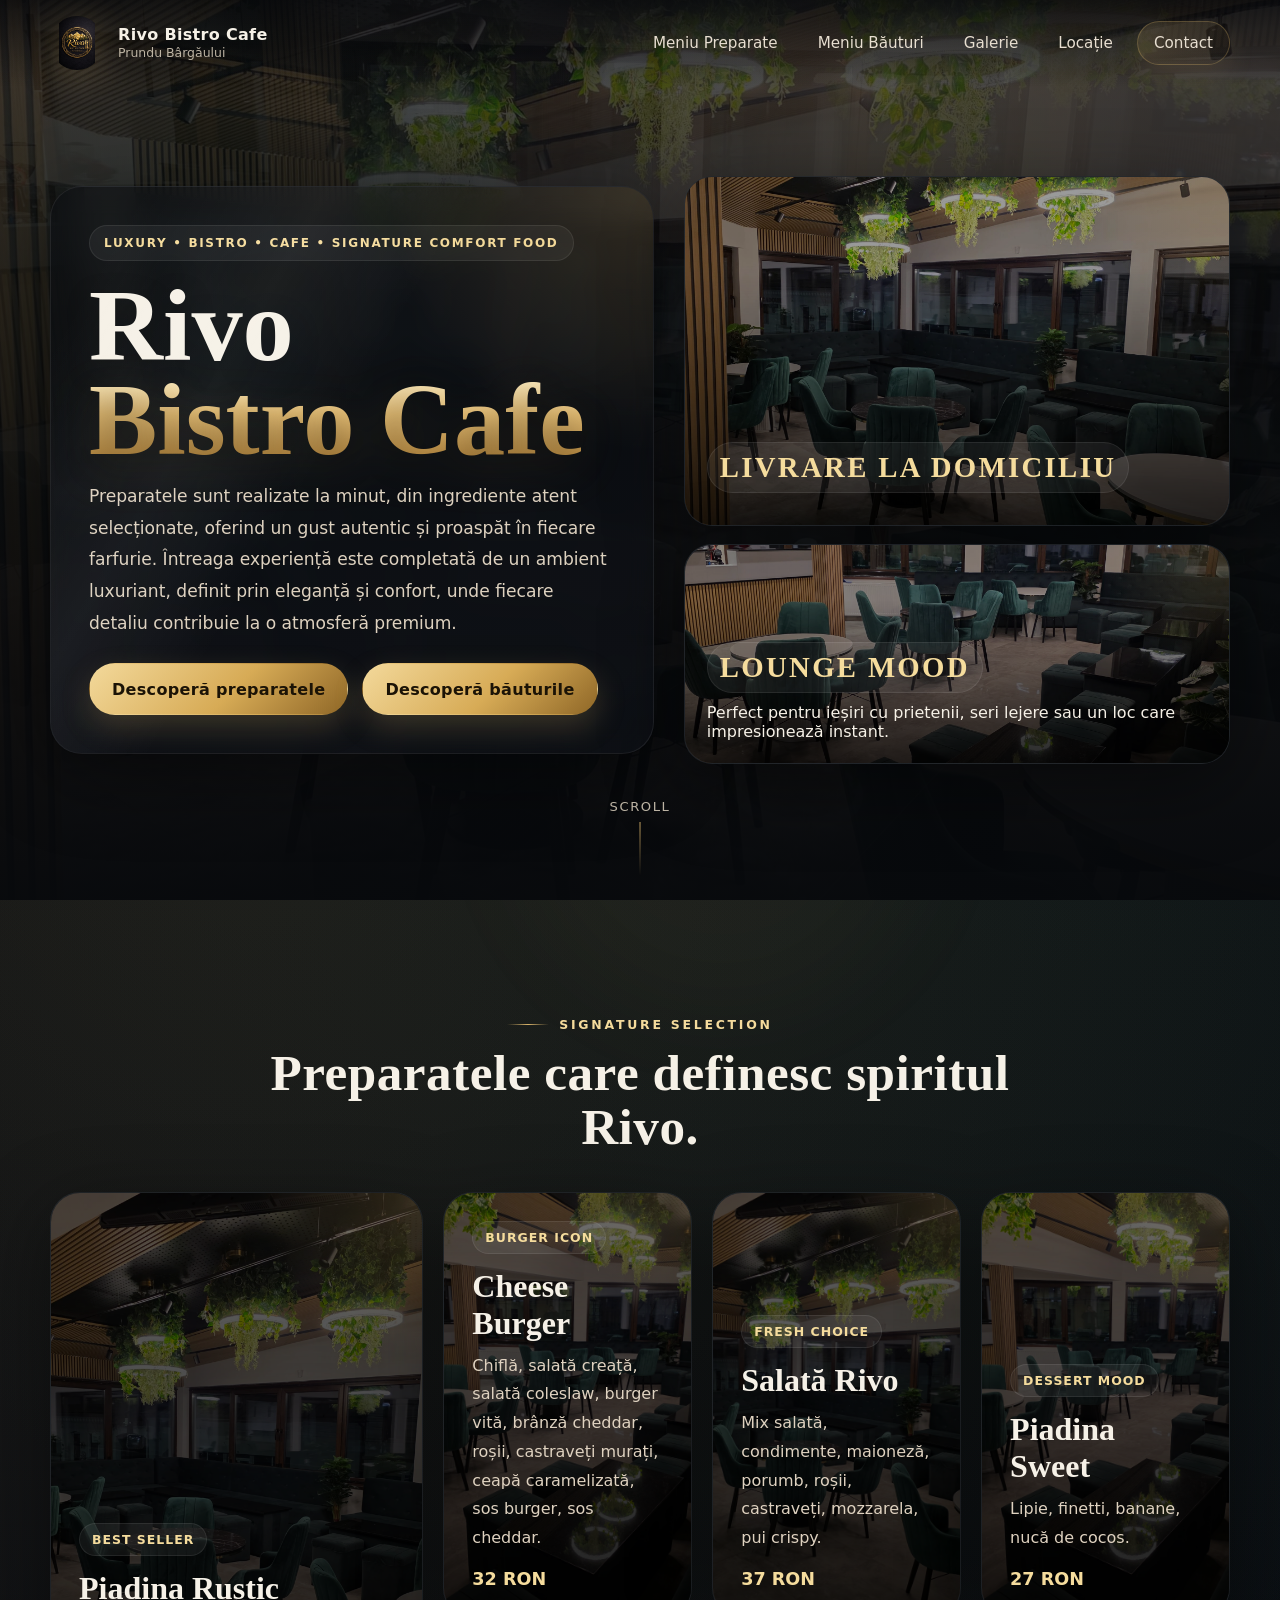
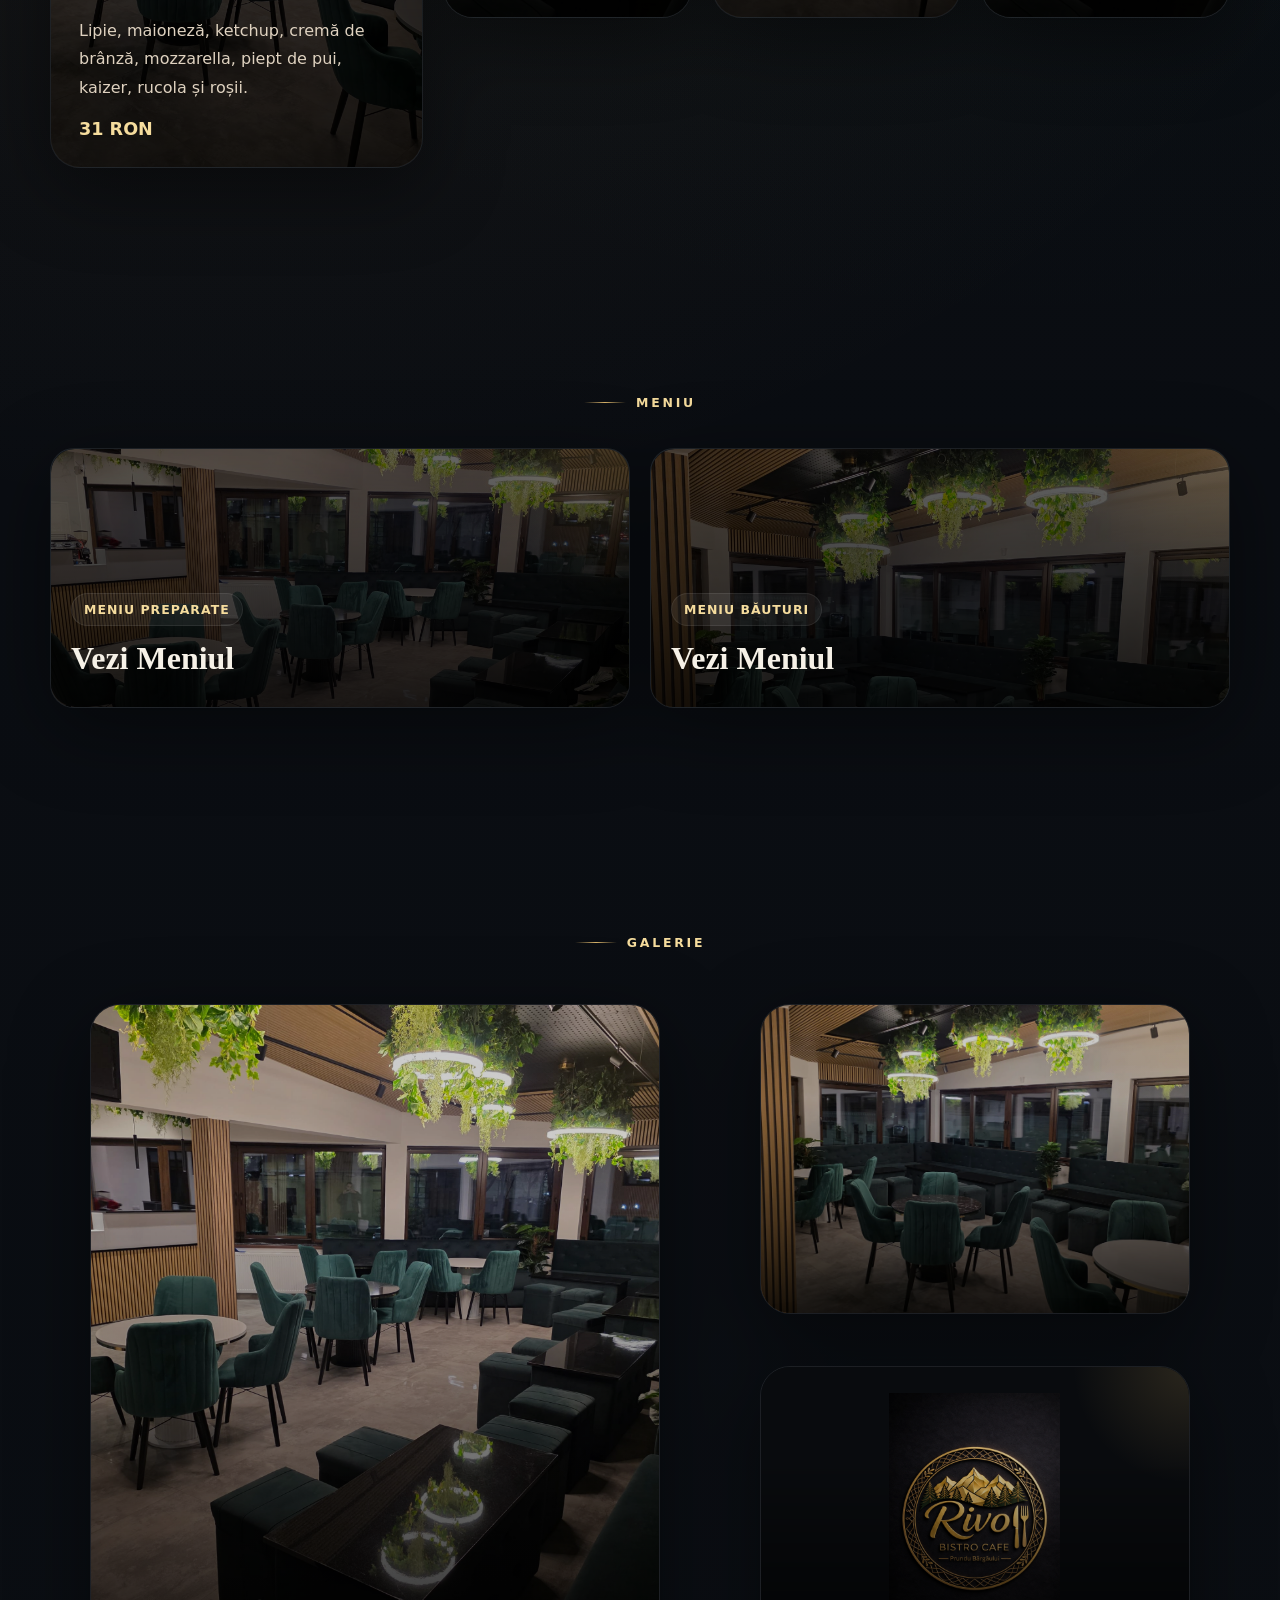
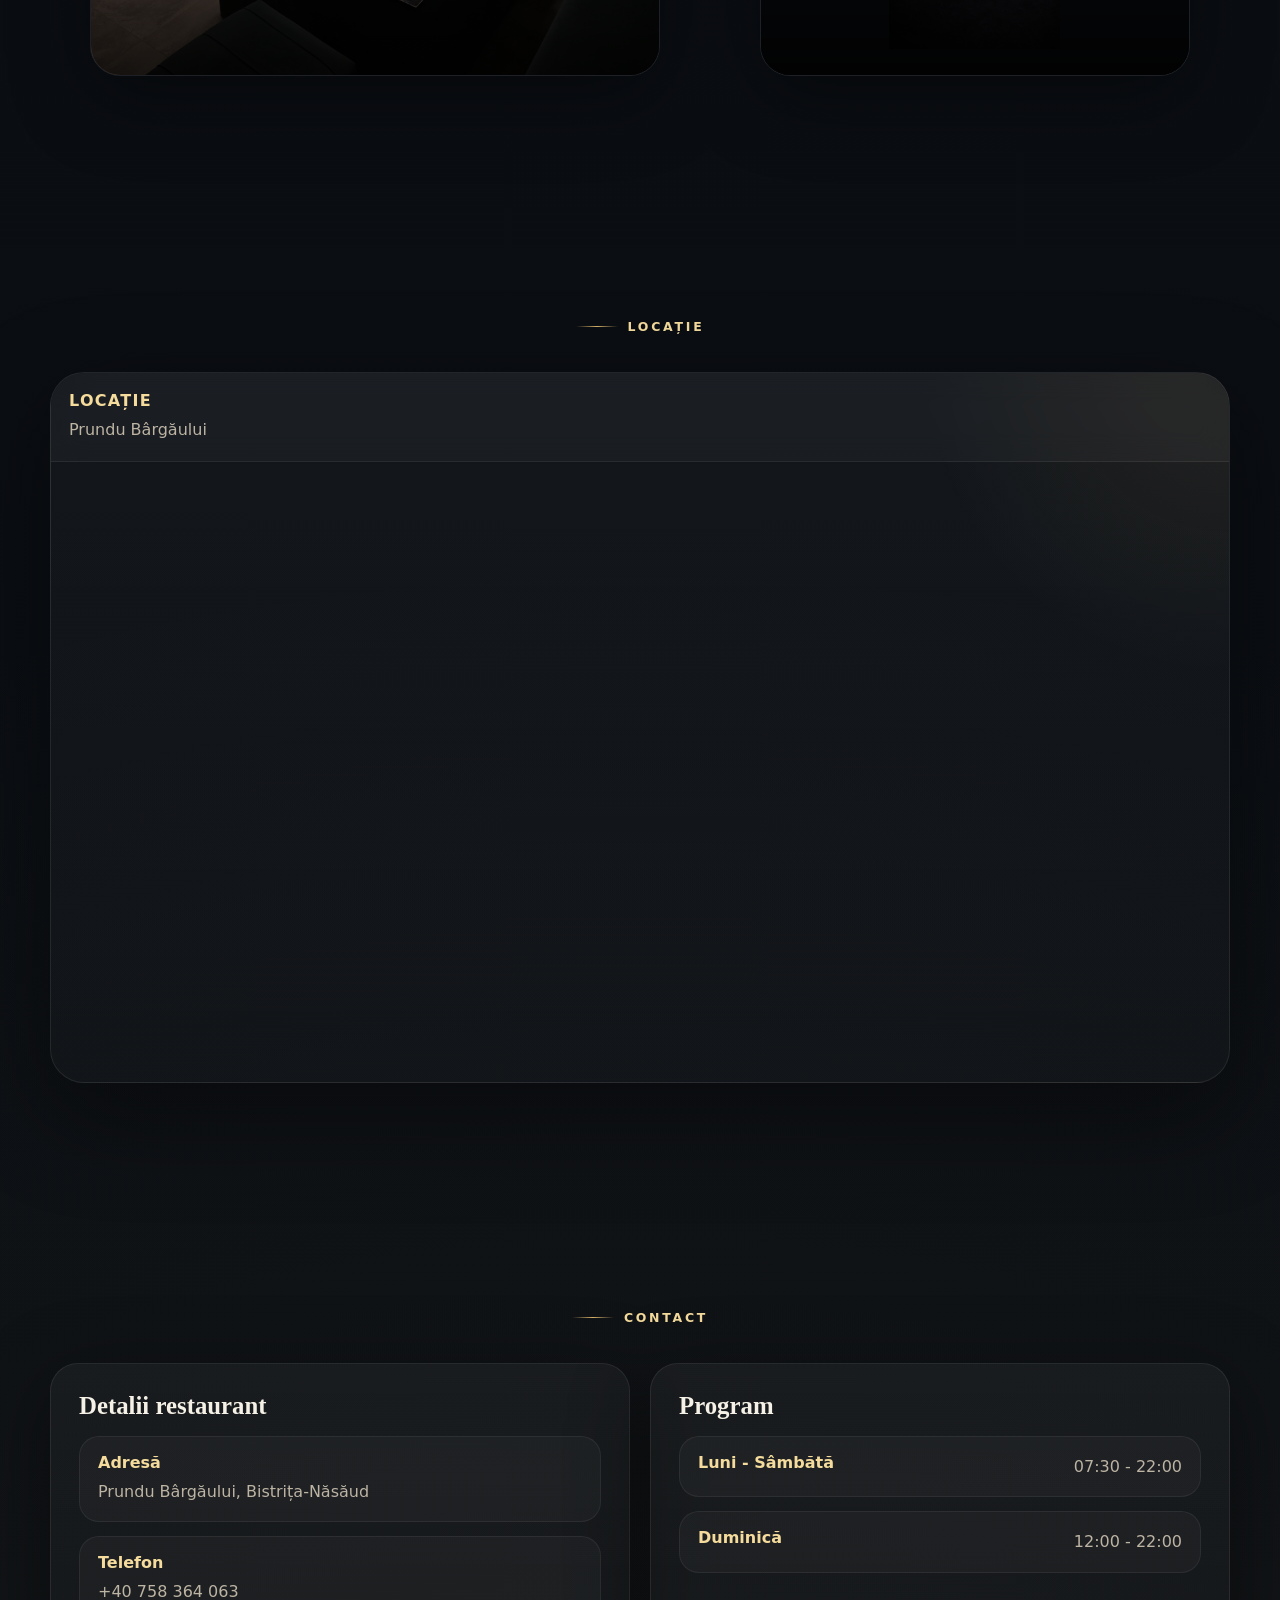
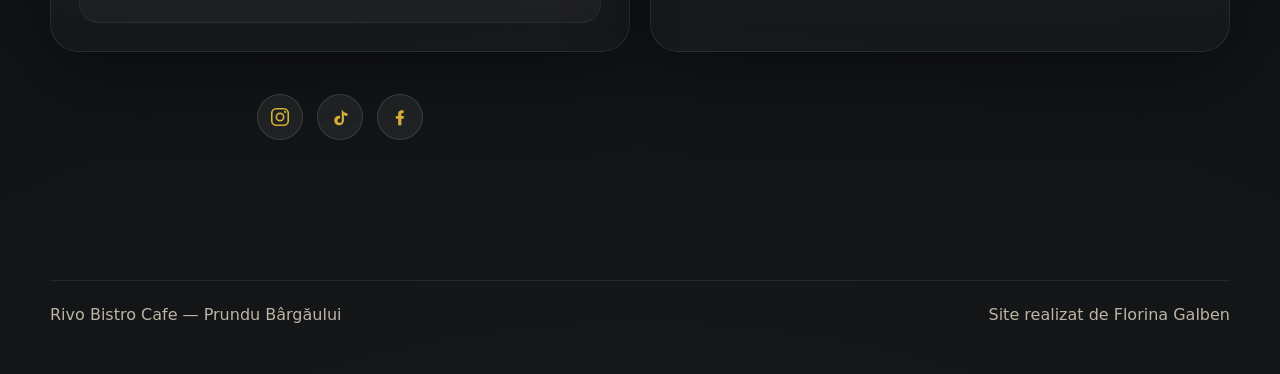
==== commit d7a866df: "Add id to Drinks menu" ====
--- a/index.html
+++ b/index.html
@@ -39,7 +39,7 @@
 
       <nav class="nav-links" id="navLinks">
         <a href="#food_menu">Meniu Preparate</a>
-        <a href="#drinks_menu">Meniu Băuturi</a>
+        <a href="#food_menu">Meniu Băuturi</a>
         <a href="#gallery">Galerie</a>
         <a href="#locatie">Locație</a>
         <a href="#contact" class="cta">Contact</a>
--- a/style.css
+++ b/style.css
@@ -1013,6 +1013,8 @@
   gap: 14px;
   margin-top: 22px;
   align-items: center;
+  justify-content: center;
+  width: 100%;
 }
 
 .social-icons a {
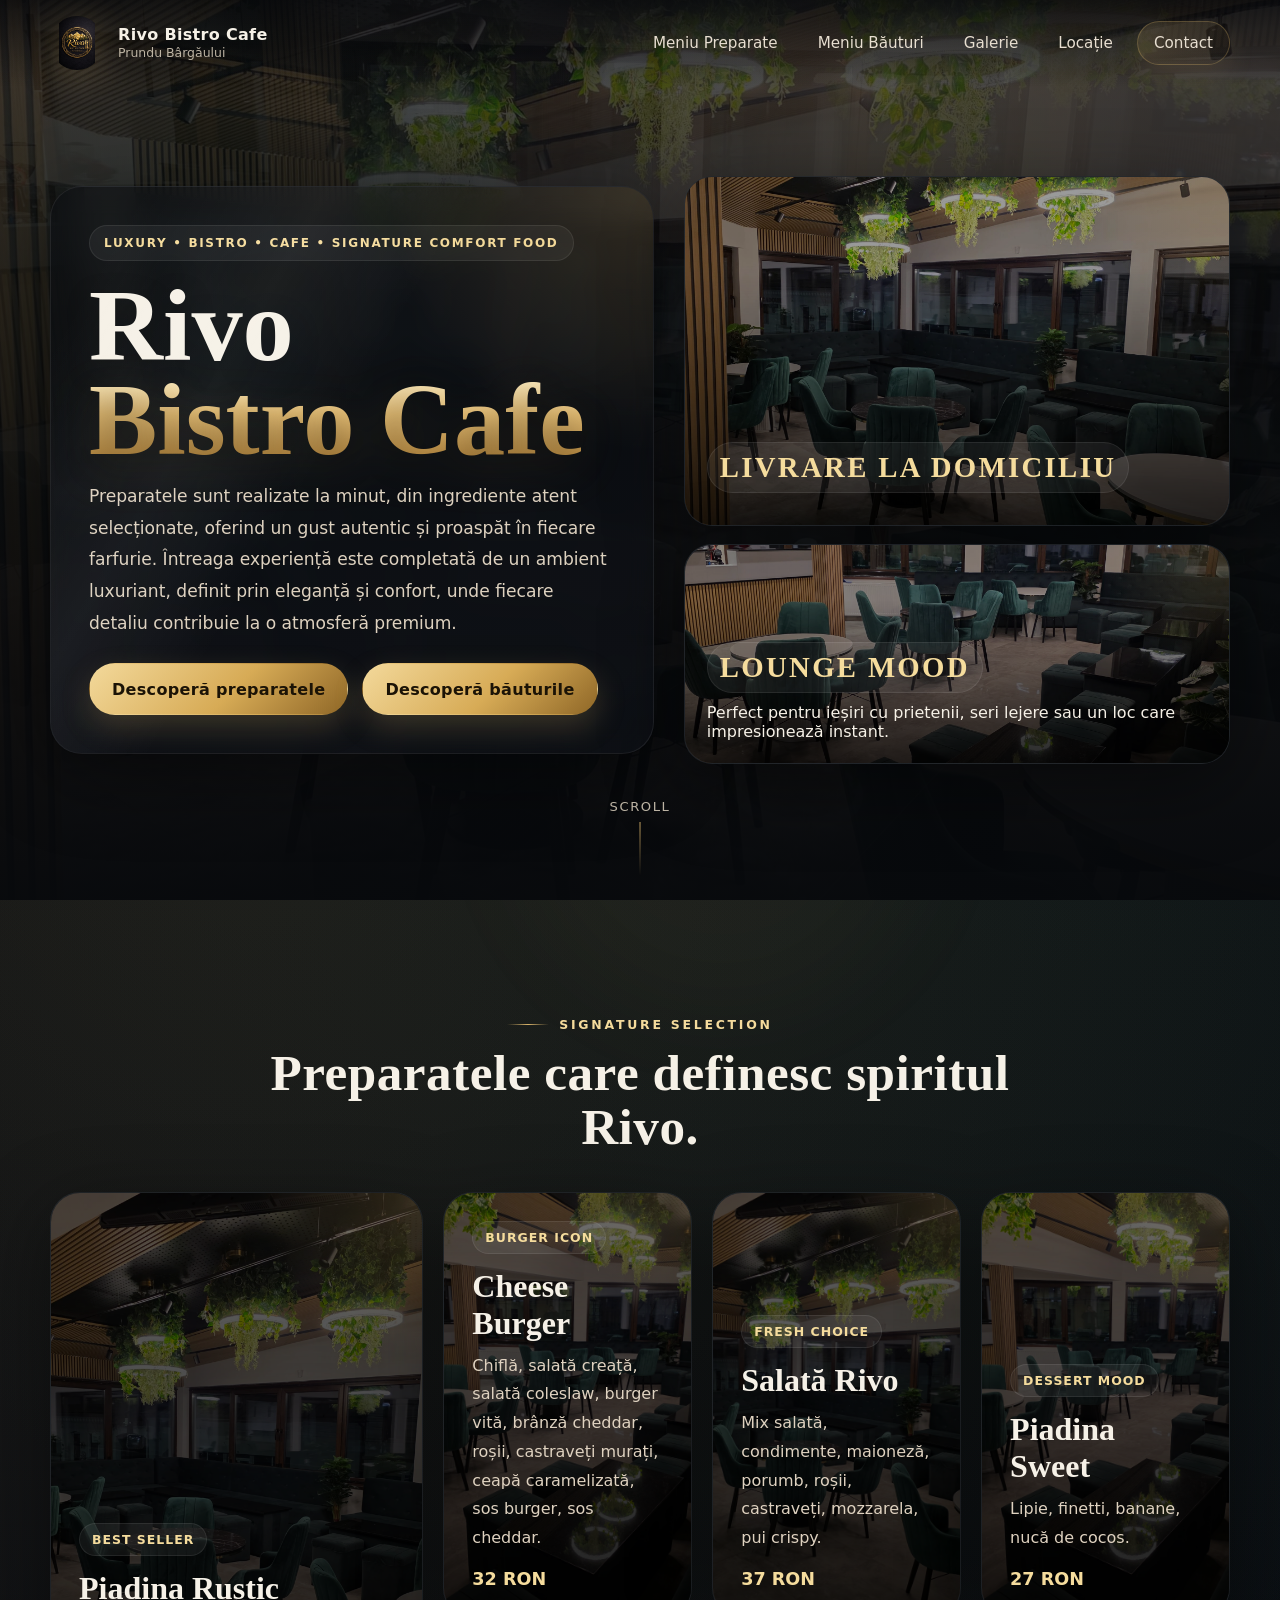
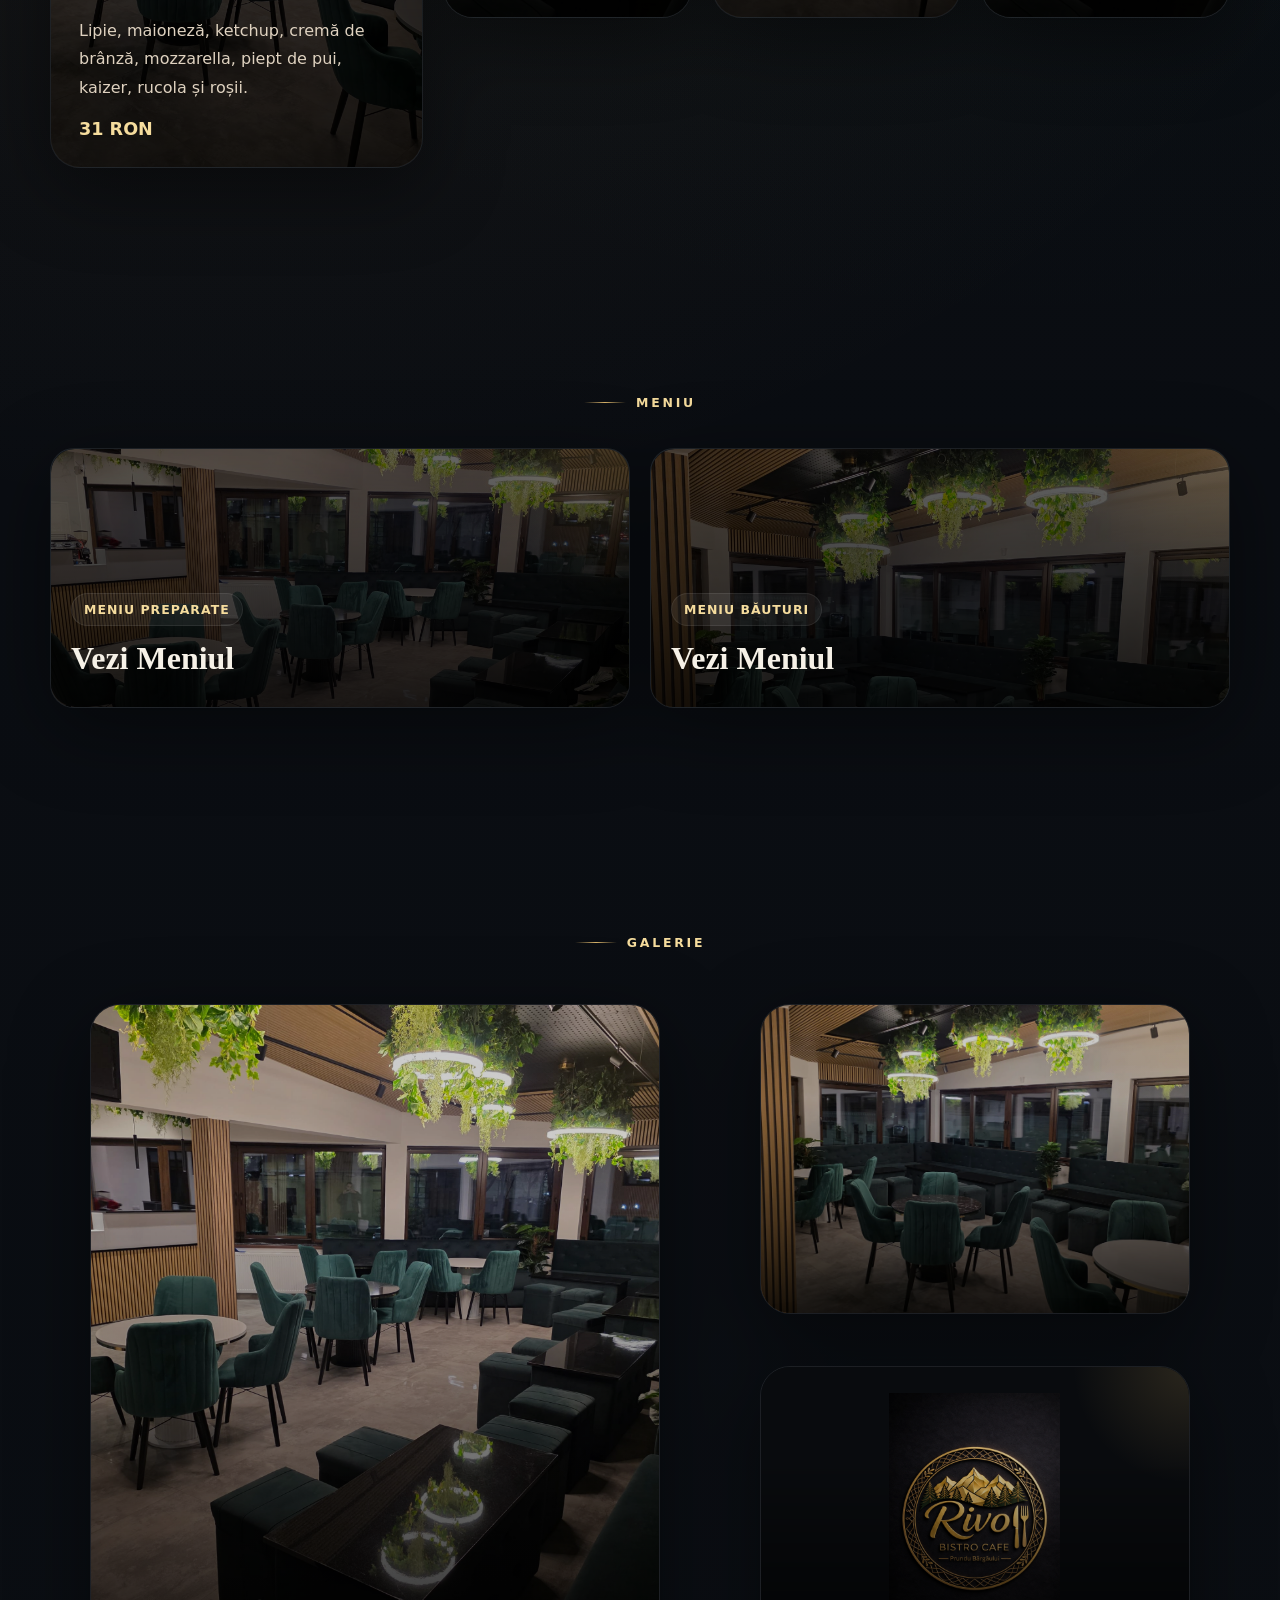
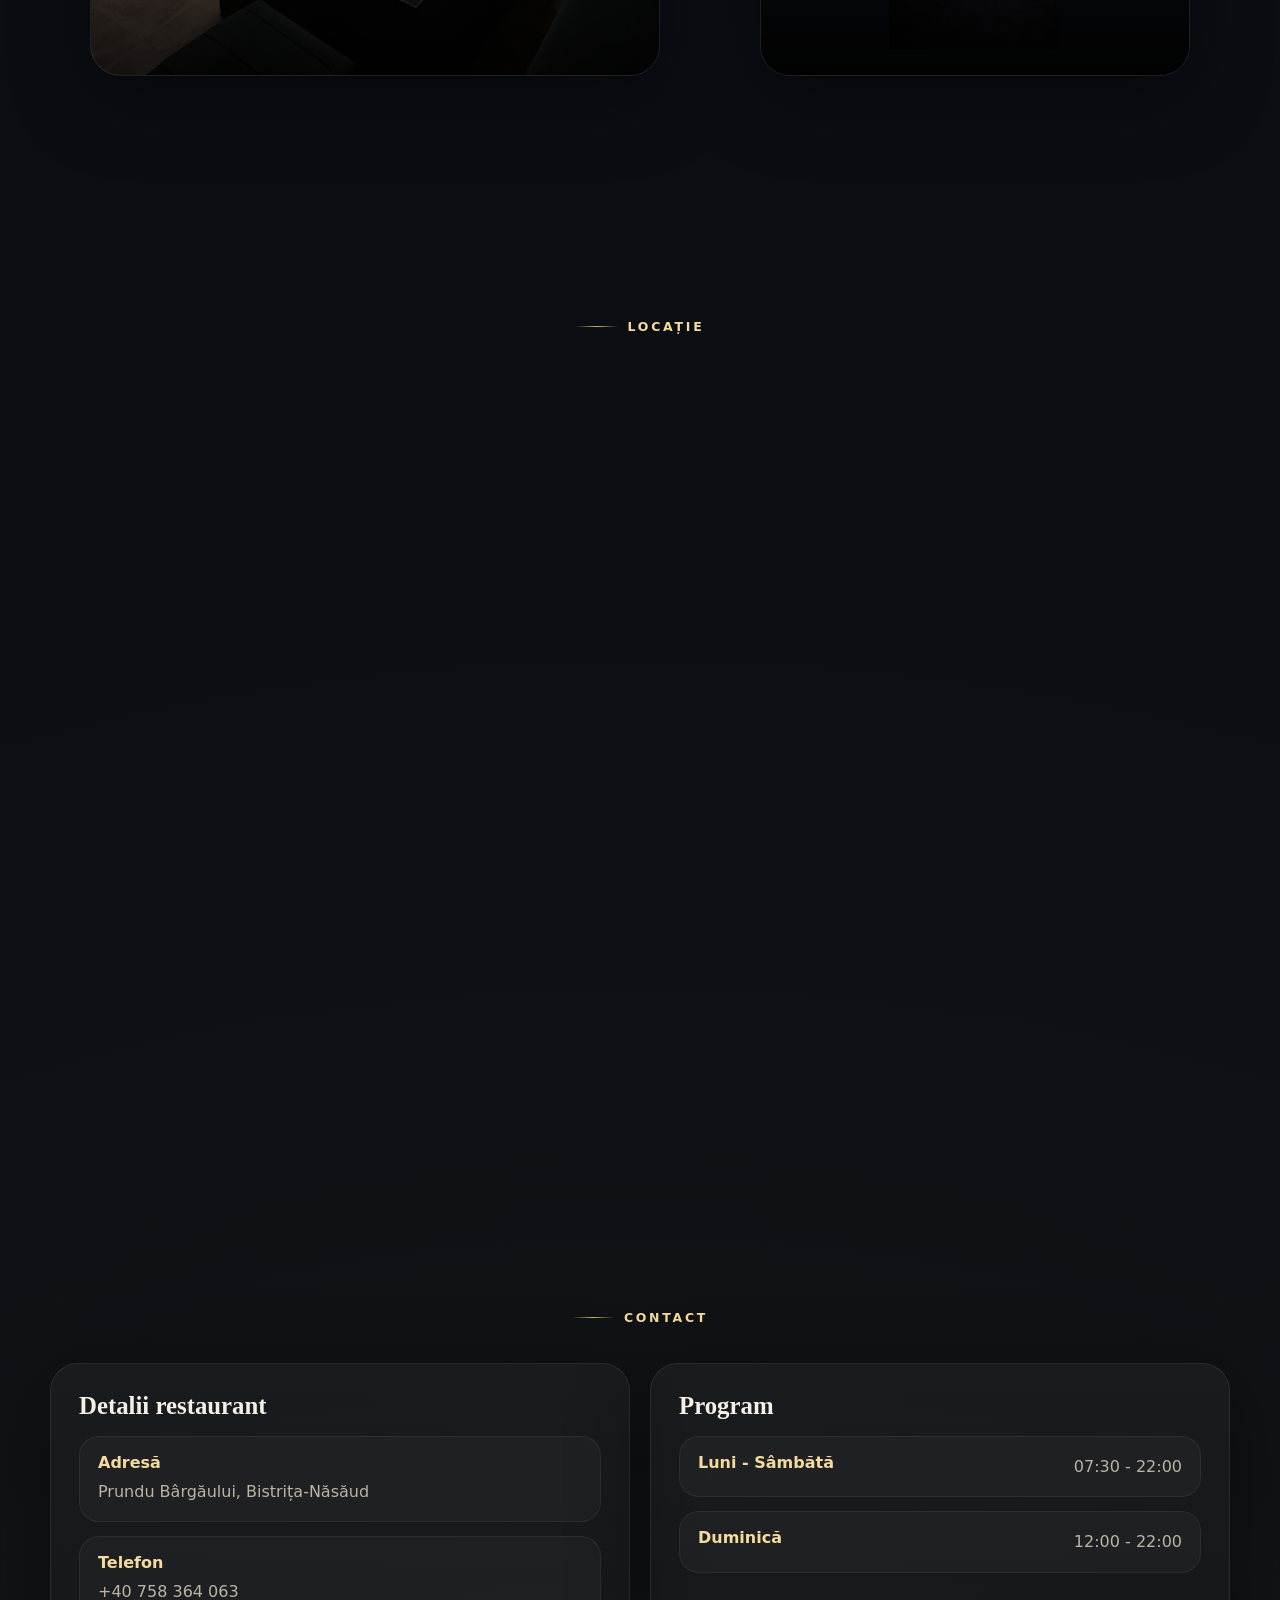
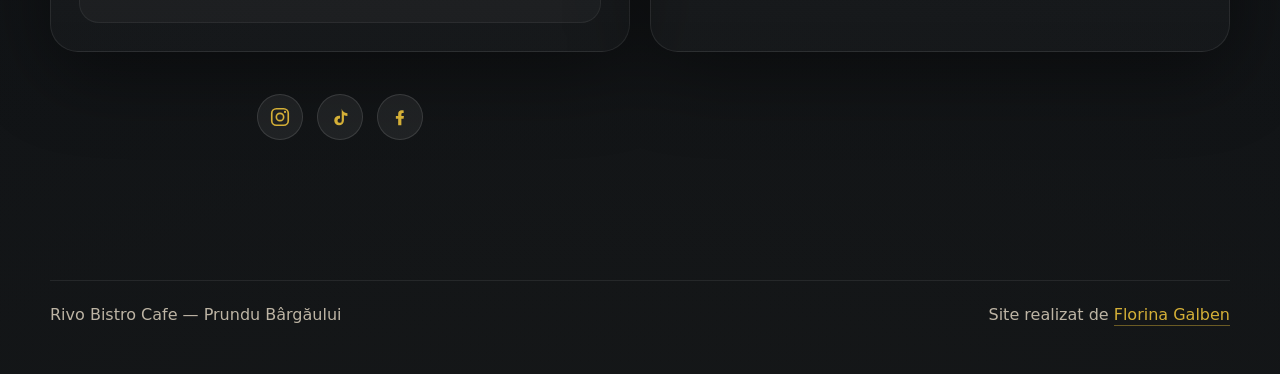
==== commit 66f622cd: "Estetic link for ig profile" ====
--- a/index.html
+++ b/index.html
@@ -297,7 +297,7 @@
   <footer>
     <div class="container">
       <span>Rivo Bistro Cafe — Prundu Bârgăului</span>
-      <span>Site realizat de <a href="https://www.instagram.com/florinagalben?igsh=MXRldHI4Ync1M3U5NQ%3D%3D&utm_source=qr">Florina Galben</a></span>
+      <span>Site realizat de <a href="https://www.instagram.com/florinagalben?igsh=MXRldHI4Ync1M3U5NQ%3D%3D&utm_source=qr" target="_blank" rel="noopener noreferrer">Florina Galben</a></span>
     </div>
   </footer>
 
--- a/style.css
+++ b/style.css
@@ -1049,4 +1049,17 @@
 .social-icons svg path {
   fill: #d4af37;
   stroke: none;
+}
+
+footer a {
+  color: #d4af37;
+  text-decoration: none;
+  border-bottom: 1px solid rgba(212, 175, 55, 0.45);
+  padding-bottom: 1px;
+  transition: color 0.25s ease, border-color 0.25s ease;
+}
+
+footer a:hover {
+  color: #f1d67a;
+  border-color: #f1d67a;
 }
